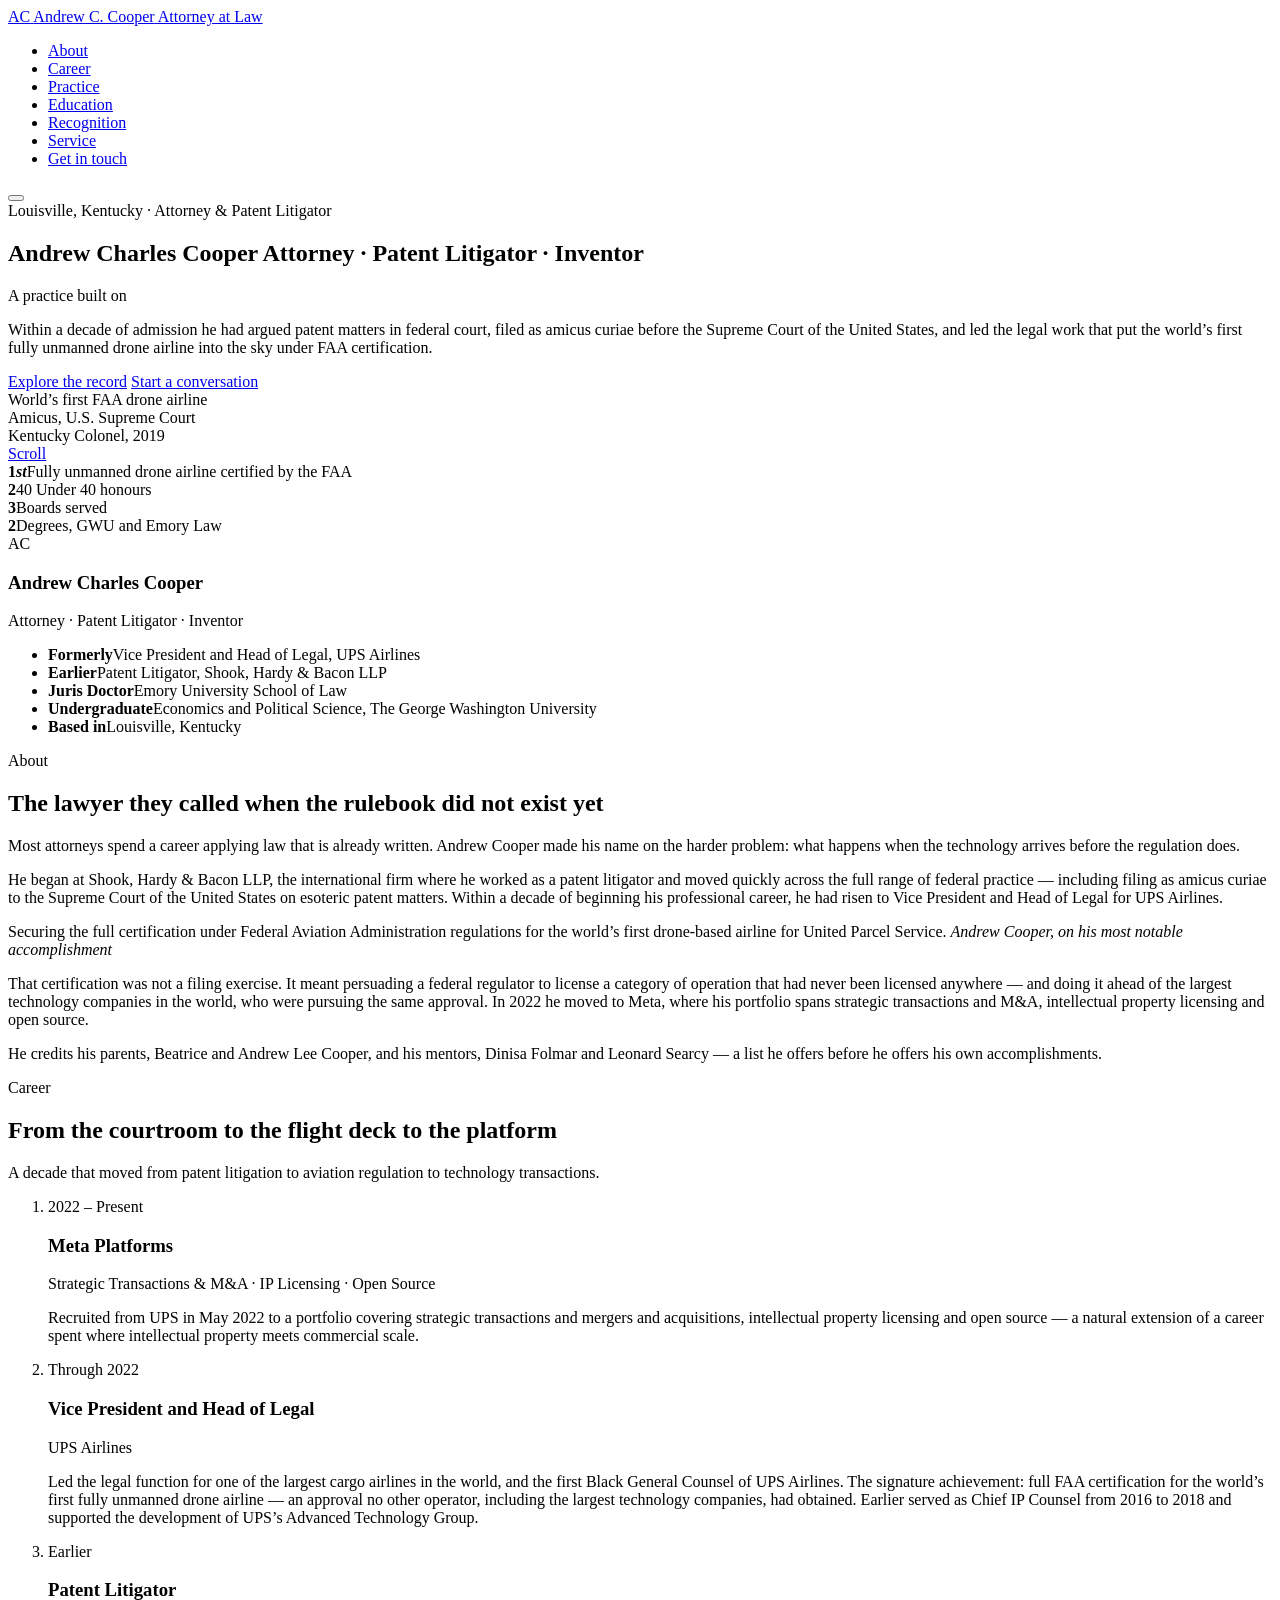
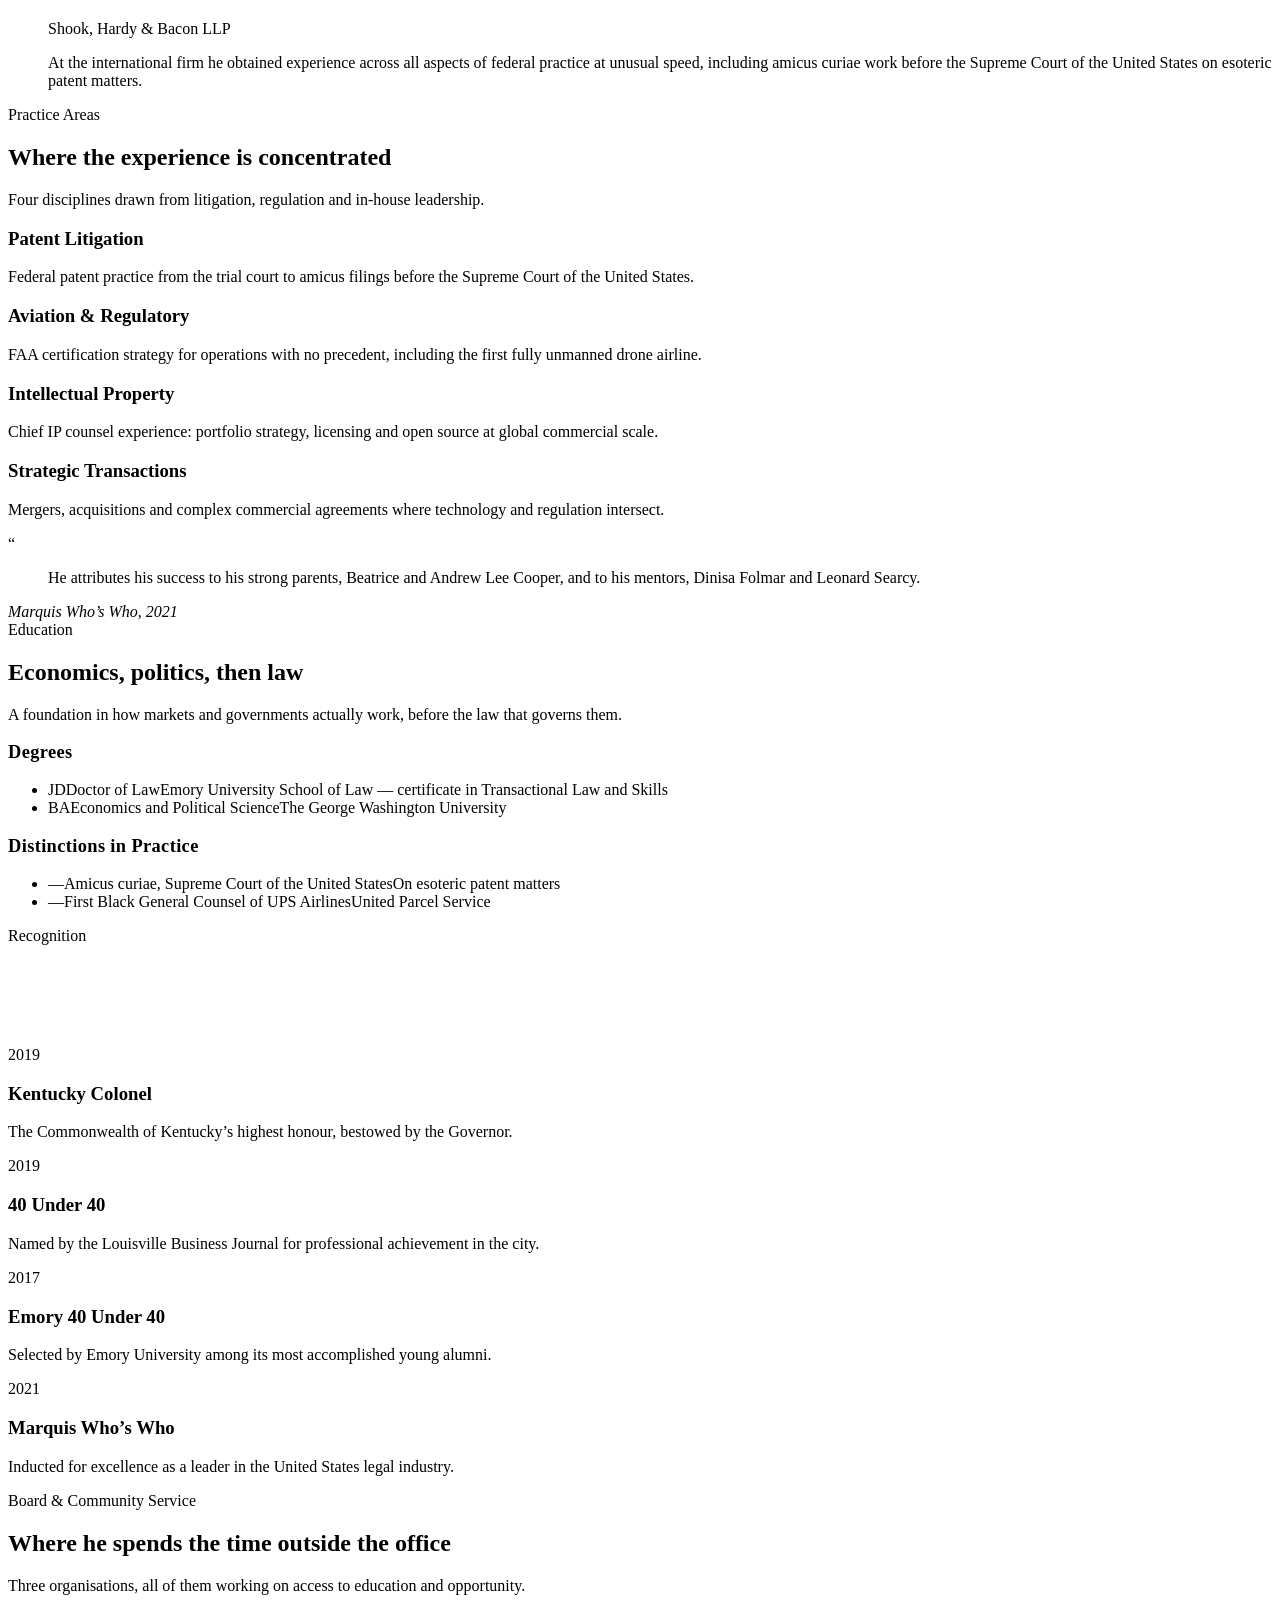
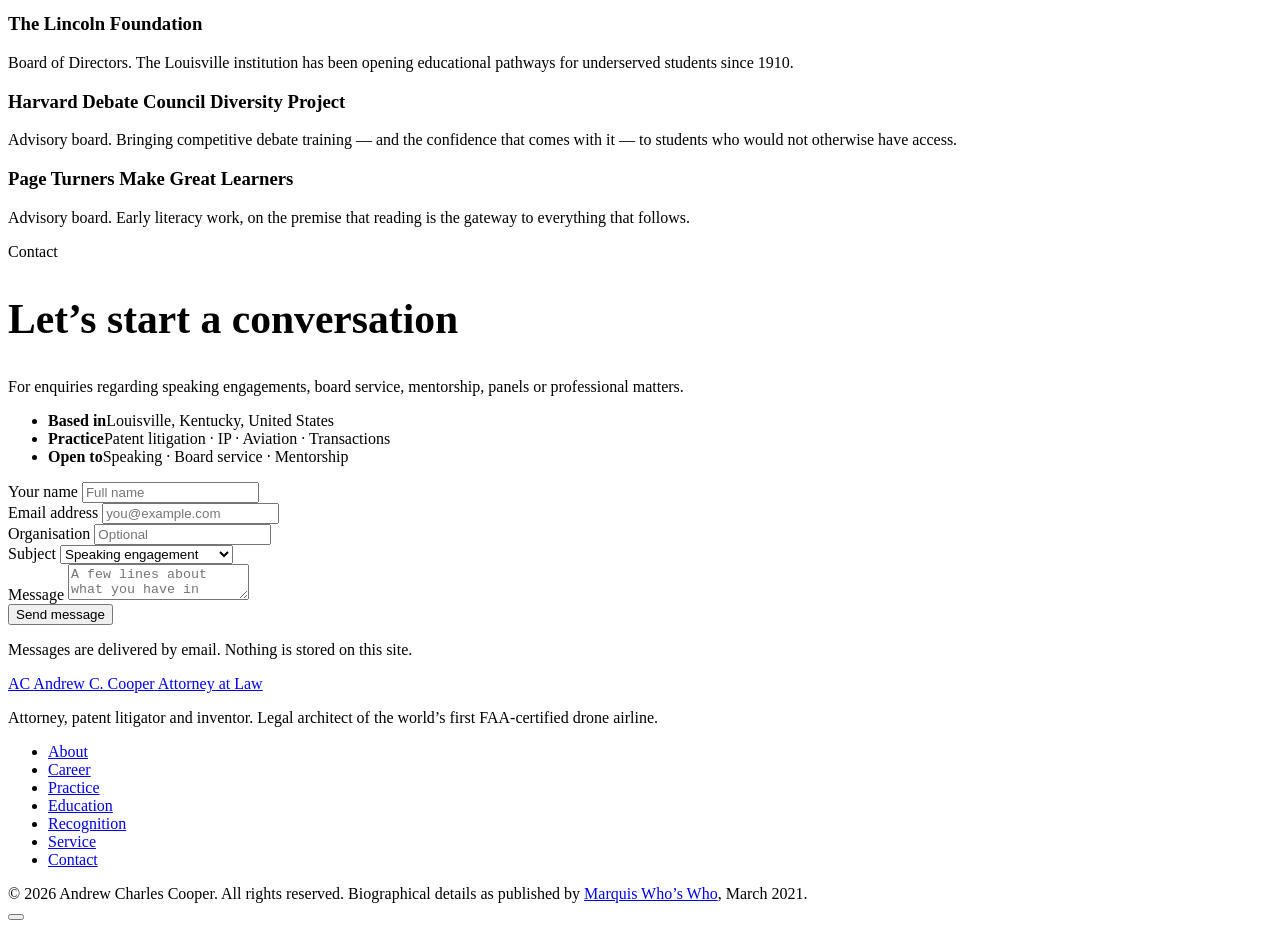
==== index.html @ 7abfc752 "Add files via upload" ====
<!DOCTYPE html>
<html lang="en">
<head>
<meta charset="utf-8">
<meta name="viewport" content="width=device-width, initial-scale=1, shrink-to-fit=no">
<title>Andrew Charles Cooper | Attorney, Patent Litigator &amp; Aviation Counsel</title>
<meta name="description" content="Andrew Charles Cooper — attorney and patent litigator. Formerly Vice President and Head of Legal for UPS Airlines, where he led the legal work behind the world's first FAA-certified drone airline. Now at Meta.">
<meta name="author" content="Andrew Charles Cooper">
<meta name="robots" content="index, follow">
<link rel="canonical" href="https://ranatahirbilal.github.io/andrew-cooper/">

<meta property="og:type" content="profile">
<meta property="og:title" content="Andrew Charles Cooper — Attorney &amp; Patent Litigator">
<meta property="og:description" content="Legal architect of the world's first FAA-certified drone airline.">
<meta property="og:url" content="https://ranatahirbilal.github.io/andrew-cooper/">
<meta property="og:image" content="https://ranatahirbilal.github.io/andrew-cooper/ac/img/share.png">
<meta name="twitter:card" content="summary_large_image">
<meta name="twitter:title" content="Andrew Charles Cooper — Attorney &amp; Patent Litigator">
<meta name="twitter:description" content="Legal architect of the world's first FAA-certified drone airline.">
<meta name="twitter:image" content="https://ranatahirbilal.github.io/andrew-cooper/ac/img/share.png">
<meta name="theme-color" content="#0D1F35">

<link rel="icon" type="image/svg+xml" href="ac/img/favicon.svg">
<link rel="icon" href="vendor/img/favicon.ico">

<link rel="preconnect" href="https://fonts.googleapis.com">
<link rel="preconnect" href="https://fonts.gstatic.com" crossorigin>
<link href="https://fonts.googleapis.com/css2?family=Montserrat:wght@300;400;500;600;700&family=Source+Serif+4:ital,opsz,wght@0,8..60,300;0,8..60,400;0,8..60,600;1,8..60,400&display=swap" rel="stylesheet">
<link rel="stylesheet" href="vendor/css/line-awesome.min.css">
<link rel="stylesheet" href="ac/css/site.css">

<script type="application/ld+json">
{
  "@context": "https://schema.org",
  "@type": "Person",
  "name": "Andrew Charles Cooper",
  "jobTitle": "Attorney",
  "description": "Patent litigator and aviation counsel. Formerly Vice President and Head of Legal for UPS Airlines; led the legal work behind the world's first FAA-certified drone airline.",
  "url": "https://ranatahirbilal.github.io/andrew-cooper/",
  "address": { "@type": "PostalAddress", "addressLocality": "Louisville", "addressRegion": "KY", "addressCountry": "US" },
  "alumniOf": [
    { "@type": "CollegeOrUniversity", "name": "The George Washington University" },
    { "@type": "CollegeOrUniversity", "name": "Emory University School of Law" }
  ],
  "knowsAbout": ["Patent Litigation", "Intellectual Property", "Aviation Law", "Federal Practice", "Strategic Transactions", "Open Source Licensing"]
}
</script>
</head>

<body>

<!-- ================= NAV ================= -->
<header class="nav" id="nav">
  <div class="wrap">
    <a class="brand" href="#top" aria-label="Andrew Charles Cooper, home">
      <span class="brand-mark">AC</span>
      <span class="brand-txt">
        <span class="brand-name">Andrew C. Cooper</span>
        <span class="brand-sub">Attorney at Law</span>
      </span>
    </a>

    <nav aria-label="Primary">
      <ul class="nav-links" id="navLinks">
        <li><a href="#about">About</a></li>
        <li><a href="#career">Career</a></li>
        <li><a href="#practice">Practice</a></li>
        <li><a href="#education">Education</a></li>
        <li><a href="#recognition">Recognition</a></li>
        <li><a href="#service">Service</a></li>
        <li><a class="nav-cta" href="#contact">Get in touch</a></li>
      </ul>
    </nav>

    <button class="nav-toggle" id="navToggle" aria-label="Open menu" aria-expanded="false" aria-controls="navLinks">
      <i class="las la-bars" aria-hidden="true"></i>
    </button>
  </div>
</header>
<div class="nav-backdrop" id="navBackdrop"></div>

<!-- ================= HERO ================= -->
<section class="hero" id="top">
  <div class="hero-grid" aria-hidden="true"></div>
  <div class="hero-glow" aria-hidden="true"></div>
  <div class="hero-glow b" aria-hidden="true"></div>
  <div class="hero-rings" aria-hidden="true"><span></span><span></span><span></span><span></span></div>

  <div class="wrap">
    <div class="hero-inner">
      <span class="hero-eyebrow"><span class="dot"></span> Louisville, Kentucky &middot; Attorney &amp; Patent Litigator</span>

      <h1>
        Andrew Charles Cooper
        <span class="post">Attorney &middot; Patent Litigator &middot; Inventor</span>
      </h1>

      <p class="hero-role">A practice built on <span class="tw" id="tw"></span><span class="cursor" aria-hidden="true"></span></p>

      <p class="hero-blurb">
        Within a decade of admission he had argued patent matters in federal court, filed as amicus
        curiae before the Supreme Court of the United States, and led the legal work that put the
        world&rsquo;s first fully unmanned drone airline into the sky under FAA certification.
      </p>

      <div class="hero-cta">
        <a class="btn btn-solid" href="#about"><i class="las la-arrow-right" aria-hidden="true"></i> Explore the record</a>
        <a class="btn btn-ghost" href="#contact"><i class="las la-envelope" aria-hidden="true"></i> Start a conversation</a>
      </div>

      <div class="hero-meta">
        <div><i class="las la-drone" aria-hidden="true"></i> World&rsquo;s first FAA drone airline</div>
        <div><i class="las la-balance-scale" aria-hidden="true"></i> Amicus, U.S. Supreme Court</div>
        <div><i class="las la-award" aria-hidden="true"></i> Kentucky Colonel, 2019</div>
      </div>
    </div>
  </div>

  <a class="scroll-cue" href="#about" aria-label="Scroll to About">
    <span>Scroll</span><span class="bar" aria-hidden="true"></span>
  </a>
</section>

<!-- ================= STATS ================= -->
<section class="stats" aria-label="Career at a glance">
  <div class="wrap" style="padding:0;max-width:none">
    <div class="stats-grid">
      <div class="stat" data-reveal><b>1<em>st</em></b><span>Fully unmanned drone airline certified by the FAA</span></div>
      <div class="stat" data-reveal data-reveal-delay="90"><b>2</b><span>40 Under 40 honours</span></div>
      <div class="stat" data-reveal data-reveal-delay="180"><b>3</b><span>Boards served</span></div>
      <div class="stat" data-reveal data-reveal-delay="270"><b>2</b><span>Degrees, GWU and Emory Law</span></div>
    </div>
  </div>
</section>

<!-- ================= ABOUT ================= -->
<section class="sec" id="about">
  <div class="wrap">
    <div class="about-grid">

      <aside class="plate" data-reveal>
        <div class="plate-mono" aria-hidden="true">AC</div>
        <h3>Andrew Charles Cooper</h3>
        <p class="plate-role">Attorney &middot; Patent Litigator &middot; Inventor</p>
        <ul class="plate-list">
          <li><i class="las la-plane" aria-hidden="true"></i><span><b>Formerly</b>Vice President and Head of Legal, UPS Airlines</span></li>
          <li><i class="las la-gavel" aria-hidden="true"></i><span><b>Earlier</b>Patent Litigator, Shook, Hardy &amp; Bacon LLP</span></li>
          <li><i class="las la-university" aria-hidden="true"></i><span><b>Juris Doctor</b>Emory University School of Law</span></li>
          <li><i class="las la-chart-line" aria-hidden="true"></i><span><b>Undergraduate</b>Economics and Political Science, The George Washington University</span></li>
          <li><i class="las la-map-marker" aria-hidden="true"></i><span><b>Based in</b>Louisville, Kentucky</span></li>
        </ul>
      </aside>

      <div class="about-body" data-reveal data-reveal-delay="120">
        <span class="eyebrow">About</span>
        <h2>The lawyer they called when the rulebook did not exist yet</h2>

        <p class="lead">
          Most attorneys spend a career applying law that is already written. Andrew Cooper made his
          name on the harder problem: what happens when the technology arrives before the regulation
          does.
        </p>

        <p>
          He began at Shook, Hardy &amp; Bacon LLP, the international firm where he worked as a
          patent litigator and moved quickly across the full range of federal practice &mdash;
          including filing as amicus curiae to the Supreme Court of the United States on esoteric
          patent matters. Within a decade of beginning his professional career, he had risen to
          Vice President and Head of Legal for UPS Airlines.
        </p>

        <div class="pull">
          Securing the full certification under Federal Aviation Administration regulations for the
          world&rsquo;s first drone-based airline for United Parcel Service.
          <cite>Andrew Cooper, on his most notable accomplishment</cite>
        </div>

        <p>
          That certification was not a filing exercise. It meant persuading a federal regulator to
          license a category of operation that had never been licensed anywhere &mdash; and doing it
          ahead of the largest technology companies in the world, who were pursuing the same
          approval. In 2022 he moved to Meta, where his portfolio spans strategic transactions and
          M&amp;A, intellectual property licensing and open source.
        </p>

        <p>
          He credits his parents, Beatrice and Andrew Lee Cooper, and his mentors, Dinisa Folmar and
          Leonard Searcy &mdash; a list he offers before he offers his own accomplishments.
        </p>
      </div>

    </div>
  </div>
</section>

<!-- ================= CAREER ================= -->
<section class="sec sec-soft" id="career">
  <div class="wrap">
    <div class="sec-head" data-reveal>
      <span class="eyebrow">Career</span>
      <h2>From the courtroom to the flight deck to the platform</h2>
      <p>A decade that moved from patent litigation to aviation regulation to technology transactions.</p>
    </div>

    <ol class="tl">
      <li data-reveal>
        <div class="tl-when">2022 &ndash; Present</div>
        <h3>Meta Platforms</h3>
        <div class="tl-where">Strategic Transactions &amp; M&amp;A &middot; IP Licensing &middot; Open Source</div>
        <p>
          Recruited from UPS in May 2022 to a portfolio covering strategic transactions and mergers
          and acquisitions, intellectual property licensing and open source &mdash; a natural
          extension of a career spent where intellectual property meets commercial scale.
        </p>
      </li>
      <li data-reveal data-reveal-delay="80">
        <div class="tl-when">Through 2022</div>
        <h3>Vice President and Head of Legal</h3>
        <div class="tl-where">UPS Airlines</div>
        <p>
          Led the legal function for one of the largest cargo airlines in the world, and the first
          Black General Counsel of UPS Airlines. The signature achievement: full FAA certification
          for the world&rsquo;s first fully unmanned drone airline &mdash; an approval no other
          operator, including the largest technology companies, had obtained. Earlier served as
          Chief IP Counsel from 2016 to 2018 and supported the development of UPS&rsquo;s Advanced
          Technology Group.
        </p>
      </li>
      <li data-reveal data-reveal-delay="160">
        <div class="tl-when">Earlier</div>
        <h3>Patent Litigator</h3>
        <div class="tl-where">Shook, Hardy &amp; Bacon LLP</div>
        <p>
          At the international firm he obtained experience across all aspects of federal practice at
          unusual speed, including amicus curiae work before the Supreme Court of the United States
          on esoteric patent matters.
        </p>
      </li>
    </ol>
  </div>
</section>

<!-- ================= PRACTICE ================= -->
<section class="sec" id="practice">
  <div class="wrap">
    <div class="sec-head center" data-reveal>
      <span class="eyebrow">Practice Areas</span>
      <h2>Where the experience is concentrated</h2>
      <p>Four disciplines drawn from litigation, regulation and in-house leadership.</p>
    </div>

    <div class="grid g4">
      <article class="card" data-reveal>
        <div class="card-ico"><i class="las la-lightbulb" aria-hidden="true"></i></div>
        <h3>Patent Litigation</h3>
        <p>Federal patent practice from the trial court to amicus filings before the Supreme Court of the United States.</p>
      </article>
      <article class="card" data-reveal data-reveal-delay="80">
        <div class="card-ico"><i class="las la-plane-departure" aria-hidden="true"></i></div>
        <h3>Aviation &amp; Regulatory</h3>
        <p>FAA certification strategy for operations with no precedent, including the first fully unmanned drone airline.</p>
      </article>
      <article class="card" data-reveal data-reveal-delay="160">
        <div class="card-ico"><i class="las la-copyright" aria-hidden="true"></i></div>
        <h3>Intellectual Property</h3>
        <p>Chief IP counsel experience: portfolio strategy, licensing and open source at global commercial scale.</p>
      </article>
      <article class="card" data-reveal data-reveal-delay="240">
        <div class="card-ico"><i class="las la-handshake" aria-hidden="true"></i></div>
        <h3>Strategic Transactions</h3>
        <p>Mergers, acquisitions and complex commercial agreements where technology and regulation intersect.</p>
      </article>
    </div>
  </div>
</section>

<!-- ================= QUOTE BAND ================= -->
<section class="sec sec-tight band" aria-label="Guiding principle">
  <div class="wrap" data-reveal>
    <span class="qmark" aria-hidden="true">&ldquo;</span>
    <blockquote>
      He attributes his success to his strong parents, Beatrice and Andrew Lee Cooper, and to his
      mentors, Dinisa Folmar and Leonard Searcy.
    </blockquote>
    <cite>Marquis Who&rsquo;s Who, 2021</cite>
  </div>
</section>

<!-- ================= EDUCATION ================= -->
<section class="sec" id="education">
  <div class="wrap">
    <div class="sec-head" data-reveal>
      <span class="eyebrow">Education</span>
      <h2>Economics, politics, then law</h2>
      <p>A foundation in how markets and governments actually work, before the law that governs them.</p>
    </div>

    <div class="grid g2" style="gap:56px">
      <div data-reveal>
        <h3 style="font-size:1.15rem;letter-spacing:.02em">Degrees</h3>
        <ul class="creds">
          <li><span class="yr">JD</span><span class="what">Doctor of Law<span class="who">Emory University School of Law &mdash; certificate in Transactional Law and Skills</span></span></li>
          <li><span class="yr">BA</span><span class="what">Economics and Political Science<span class="who">The George Washington University</span></span></li>
        </ul>
      </div>
      <div data-reveal data-reveal-delay="110">
        <h3 style="font-size:1.15rem;letter-spacing:.02em">Distinctions in Practice</h3>
        <ul class="creds">
          <li><span class="yr">&mdash;</span><span class="what">Amicus curiae, Supreme Court of the United States<span class="who">On esoteric patent matters</span></span></li>
          <li><span class="yr">&mdash;</span><span class="what">First Black General Counsel of UPS Airlines<span class="who">United Parcel Service</span></span></li>
        </ul>
      </div>
    </div>
  </div>
</section>

<!-- ================= RECOGNITION ================= -->
<section class="sec sec-dark" id="recognition">
  <div class="wrap">
    <div class="sec-head center" data-reveal>
      <span class="eyebrow">Recognition</span>
      <h2 style="color:#fff">Honours earned early</h2>
      <p style="color:rgba(255,255,255,.66)">Recognition from a university, a city and a Commonwealth.</p>
    </div>

    <div class="grid g4">
      <article class="hon" data-reveal>
        <i class="las la-crown" aria-hidden="true"></i>
        <span>2019</span>
        <h3>Kentucky Colonel</h3>
        <p>The Commonwealth of Kentucky&rsquo;s highest honour, bestowed by the Governor.</p>
      </article>
      <article class="hon" data-reveal data-reveal-delay="80">
        <i class="las la-city" aria-hidden="true"></i>
        <span>2019</span>
        <h3>40 Under 40</h3>
        <p>Named by the Louisville Business Journal for professional achievement in the city.</p>
      </article>
      <article class="hon" data-reveal data-reveal-delay="160">
        <i class="las la-graduation-cap" aria-hidden="true"></i>
        <span>2017</span>
        <h3>Emory 40 Under 40</h3>
        <p>Selected by Emory University among its most accomplished young alumni.</p>
      </article>
      <article class="hon" data-reveal data-reveal-delay="240">
        <i class="las la-book-open" aria-hidden="true"></i>
        <span>2021</span>
        <h3>Marquis Who&rsquo;s Who</h3>
        <p>Inducted for excellence as a leader in the United States legal industry.</p>
      </article>
    </div>
  </div>
</section>

<!-- ================= SERVICE ================= -->
<section class="sec sec-soft" id="service">
  <div class="wrap">
    <div class="sec-head" data-reveal>
      <span class="eyebrow">Board &amp; Community Service</span>
      <h2>Where he spends the time outside the office</h2>
      <p>Three organisations, all of them working on access to education and opportunity.</p>
    </div>

    <div class="grid g3">
      <article class="card" data-reveal>
        <div class="card-ico"><i class="las la-landmark" aria-hidden="true"></i></div>
        <h3>The Lincoln Foundation</h3>
        <p>Board of Directors. The Louisville institution has been opening educational pathways for underserved students since 1910.</p>
      </article>
      <article class="card" data-reveal data-reveal-delay="90">
        <div class="card-ico"><i class="las la-comments" aria-hidden="true"></i></div>
        <h3>Harvard Debate Council Diversity Project</h3>
        <p>Advisory board. Bringing competitive debate training &mdash; and the confidence that comes with it &mdash; to students who would not otherwise have access.</p>
      </article>
      <article class="card" data-reveal data-reveal-delay="180">
        <div class="card-ico"><i class="las la-book-reader" aria-hidden="true"></i></div>
        <h3>Page Turners Make Great Learners</h3>
        <p>Advisory board. Early literacy work, on the premise that reading is the gateway to everything that follows.</p>
      </article>
    </div>
  </div>
</section>

<!-- ================= CONTACT ================= -->
<section class="sec" id="contact">
  <div class="wrap">
    <div class="contact-grid">

      <div data-reveal>
        <span class="eyebrow">Contact</span>
        <h2 style="font-size:clamp(1.9rem,3.4vw,2.6rem)">Let&rsquo;s start a conversation</h2>
        <p class="lead">
          For enquiries regarding speaking engagements, board service, mentorship, panels or
          professional matters.
        </p>

        <ul class="c-list">
          <li>
            <span class="c-ico"><i class="las la-map-marker" aria-hidden="true"></i></span>
            <span><b>Based in</b><span>Louisville, Kentucky, United States</span></span>
          </li>
          <li>
            <span class="c-ico"><i class="las la-briefcase" aria-hidden="true"></i></span>
            <span><b>Practice</b><span>Patent litigation &middot; IP &middot; Aviation &middot; Transactions</span></span>
          </li>
          <li>
            <span class="c-ico"><i class="las la-comment-dots" aria-hidden="true"></i></span>
            <span><b>Open to</b><span>Speaking &middot; Board service &middot; Mentorship</span></span>
          </li>
        </ul>
      </div>

      <form class="form" action="https://formsubmit.co/tahirbilal16@gmail.com" method="POST" data-reveal data-reveal-delay="110">
        <input type="hidden" name="_subject" value="New enquiry from andrew-cooper site">
        <input type="hidden" name="_captcha" value="false">
        <input type="hidden" name="_template" value="table">
        <input type="hidden" name="_next" value="https://ranatahirbilal.github.io/andrew-cooper/thanks.html">
        <input type="text" name="_honey" style="display:none" tabindex="-1" autocomplete="off" aria-hidden="true">

        <div class="form-row">
          <div class="field">
            <label for="f-name">Your name</label>
            <input id="f-name" type="text" name="Name" required autocomplete="name" placeholder="Full name">
          </div>
          <div class="field">
            <label for="f-email">Email address</label>
            <input id="f-email" type="email" name="Email" required autocomplete="email" placeholder="you@example.com">
          </div>
        </div>

        <div class="form-row">
          <div class="field">
            <label for="f-org">Organisation</label>
            <input id="f-org" type="text" name="Organisation" autocomplete="organization" placeholder="Optional">
          </div>
          <div class="field">
            <label for="f-topic">Subject</label>
            <select id="f-topic" name="Subject">
              <option>Speaking engagement</option>
              <option>Board or advisory service</option>
              <option>Mentorship</option>
              <option>Media or panel</option>
              <option>General enquiry</option>
            </select>
          </div>
        </div>

        <div class="field">
          <label for="f-msg">Message</label>
          <textarea id="f-msg" name="Message" required placeholder="A few lines about what you have in mind."></textarea>
        </div>

        <button class="btn btn-solid" type="submit"><i class="las la-paper-plane" aria-hidden="true"></i> Send message</button>
        <p class="form-note">Messages are delivered by email. Nothing is stored on this site.</p>
      </form>

    </div>
  </div>
</section>

<!-- ================= FOOTER ================= -->
<footer class="foot">
  <div class="wrap">
    <div class="foot-top">
      <div>
        <a class="brand" href="#top">
          <span class="brand-mark">AC</span>
          <span class="brand-txt">
            <span class="brand-name">Andrew C. Cooper</span>
            <span class="brand-sub">Attorney at Law</span>
          </span>
        </a>
        <p class="foot-blurb">
          Attorney, patent litigator and inventor. Legal architect of the world&rsquo;s first
          FAA-certified drone airline.
        </p>
      </div>
      <ul class="foot-nav">
        <li><a href="#about">About</a></li>
        <li><a href="#career">Career</a></li>
        <li><a href="#practice">Practice</a></li>
        <li><a href="#education">Education</a></li>
        <li><a href="#recognition">Recognition</a></li>
        <li><a href="#service">Service</a></li>
        <li><a href="#contact">Contact</a></li>
      </ul>
    </div>
    <div class="foot-bot">
      <span>&copy; <span id="yr">2026</span> Andrew Charles Cooper. All rights reserved.</span>
      <span>Biographical details as published by <a href="https://www.24-7pressrelease.com/press-release/480141/andrew-charles-cooper-is-inducted-into-marquis-whos-who" target="_blank" rel="noopener noreferrer">Marquis Who&rsquo;s Who</a>, March 2021.</span>
    </div>
  </div>
</footer>

<button class="go-top" id="goTop" aria-label="Back to top"><i class="las la-angle-up" aria-hidden="true"></i></button>

<script src="ac/js/reveal.js"></script>
<script src="ac/js/site.js"></script>
</body>
</html>
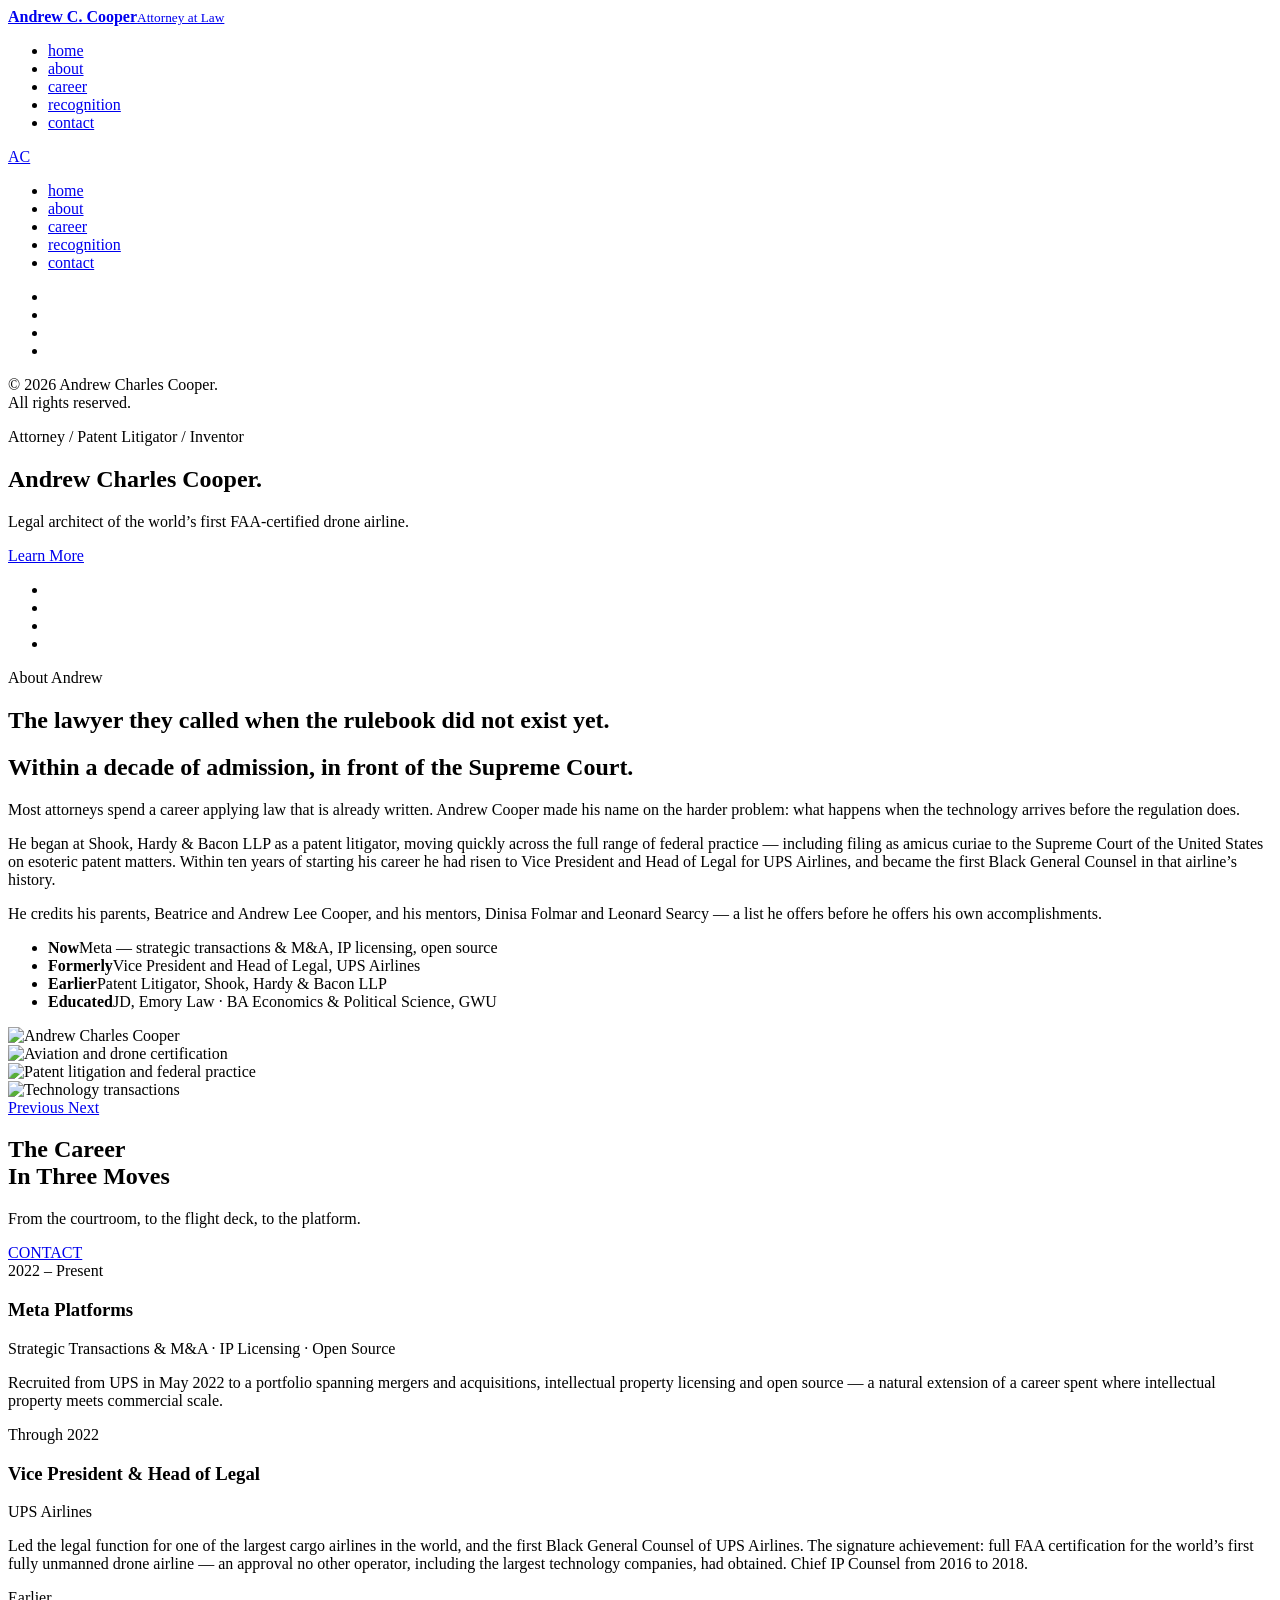
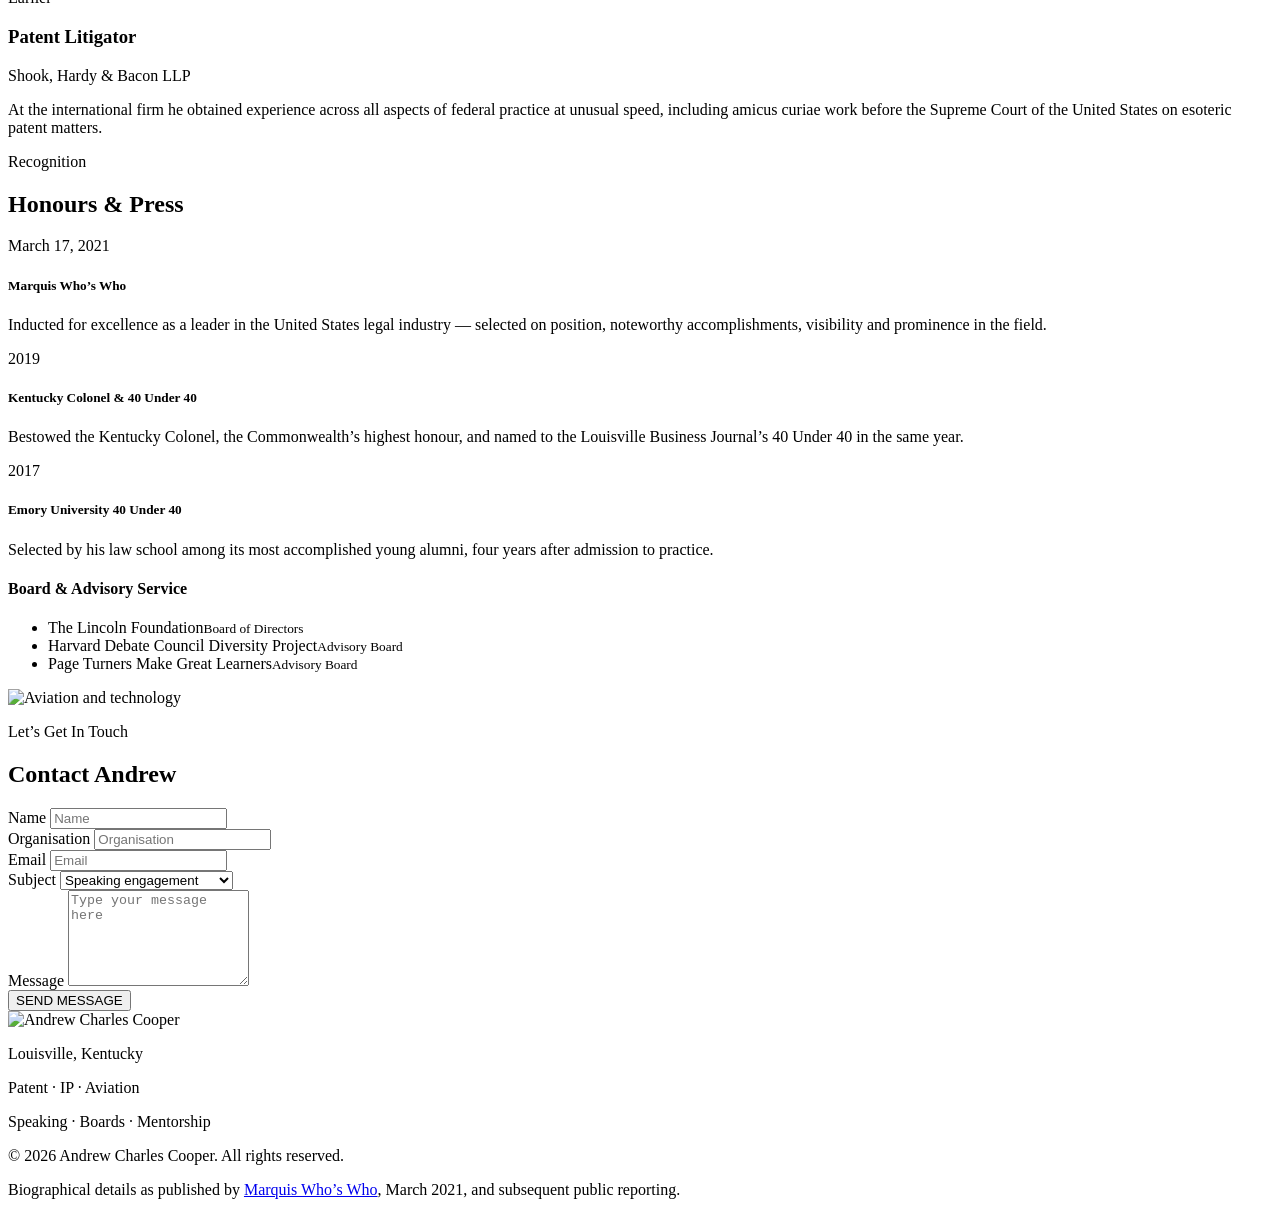
==== commit f0dff2d6: "Add files via upload" ====
--- a/index.html
+++ b/index.html
@@ -1,500 +1,398 @@
 <!DOCTYPE html>
 <html lang="en">
-<head>
-<meta charset="utf-8">
-<meta name="viewport" content="width=device-width, initial-scale=1, shrink-to-fit=no">
-<title>Andrew Charles Cooper | Attorney, Patent Litigator &amp; Aviation Counsel</title>
-<meta name="description" content="Andrew Charles Cooper — attorney and patent litigator. Formerly Vice President and Head of Legal for UPS Airlines, where he led the legal work behind the world's first FAA-certified drone airline. Now at Meta.">
-<meta name="author" content="Andrew Charles Cooper">
-<meta name="robots" content="index, follow">
-<link rel="canonical" href="https://ranatahirbilal.github.io/andrew-cooper/">
-
-<meta property="og:type" content="profile">
-<meta property="og:title" content="Andrew Charles Cooper — Attorney &amp; Patent Litigator">
-<meta property="og:description" content="Legal architect of the world's first FAA-certified drone airline.">
-<meta property="og:url" content="https://ranatahirbilal.github.io/andrew-cooper/">
-<meta property="og:image" content="https://ranatahirbilal.github.io/andrew-cooper/ac/img/share.png">
-<meta name="twitter:card" content="summary_large_image">
-<meta name="twitter:title" content="Andrew Charles Cooper — Attorney &amp; Patent Litigator">
-<meta name="twitter:description" content="Legal architect of the world's first FAA-certified drone airline.">
-<meta name="twitter:image" content="https://ranatahirbilal.github.io/andrew-cooper/ac/img/share.png">
-<meta name="theme-color" content="#0D1F35">
-
-<link rel="icon" type="image/svg+xml" href="ac/img/favicon.svg">
-<link rel="icon" href="vendor/img/favicon.ico">
-
-<link rel="preconnect" href="https://fonts.googleapis.com">
-<link rel="preconnect" href="https://fonts.gstatic.com" crossorigin>
-<link href="https://fonts.googleapis.com/css2?family=Montserrat:wght@300;400;500;600;700&family=Source+Serif+4:ital,opsz,wght@0,8..60,300;0,8..60,400;0,8..60,600;1,8..60,400&display=swap" rel="stylesheet">
-<link rel="stylesheet" href="vendor/css/line-awesome.min.css">
-<link rel="stylesheet" href="ac/css/site.css">
-
-<script type="application/ld+json">
-{
-  "@context": "https://schema.org",
-  "@type": "Person",
-  "name": "Andrew Charles Cooper",
-  "jobTitle": "Attorney",
-  "description": "Patent litigator and aviation counsel. Formerly Vice President and Head of Legal for UPS Airlines; led the legal work behind the world's first FAA-certified drone airline.",
-  "url": "https://ranatahirbilal.github.io/andrew-cooper/",
-  "address": { "@type": "PostalAddress", "addressLocality": "Louisville", "addressRegion": "KY", "addressCountry": "US" },
-  "alumniOf": [
-    { "@type": "CollegeOrUniversity", "name": "The George Washington University" },
-    { "@type": "CollegeOrUniversity", "name": "Emory University School of Law" }
-  ],
-  "knowsAbout": ["Patent Litigation", "Intellectual Property", "Aviation Law", "Federal Practice", "Strategic Transactions", "Open Source Licensing"]
-}
-</script>
-</head>
-
-<body>
-
-<!-- ================= NAV ================= -->
-<header class="nav" id="nav">
-  <div class="wrap">
-    <a class="brand" href="#top" aria-label="Andrew Charles Cooper, home">
-      <span class="brand-mark">AC</span>
-      <span class="brand-txt">
-        <span class="brand-name">Andrew C. Cooper</span>
-        <span class="brand-sub">Attorney at Law</span>
-      </span>
-    </a>
-
-    <nav aria-label="Primary">
-      <ul class="nav-links" id="navLinks">
-        <li><a href="#about">About</a></li>
-        <li><a href="#career">Career</a></li>
-        <li><a href="#practice">Practice</a></li>
-        <li><a href="#education">Education</a></li>
-        <li><a href="#recognition">Recognition</a></li>
-        <li><a href="#service">Service</a></li>
-        <li><a class="nav-cta" href="#contact">Get in touch</a></li>
+   <head>
+   <meta charset="utf-8">
+   <meta name="viewport" content="width=device-width, initial-scale=1, shrink-to-fit=no">
+   <meta name="description" content="Andrew Charles Cooper — attorney, patent litigator and inventor. Formerly Vice President and Head of Legal for UPS Airlines, where he led the legal work behind the world's first FAA-certified drone airline. Now at Meta.">
+   <meta name="author" content="Andrew Charles Cooper">
+   <meta name="robots" content="index, follow">
+   <title>Andrew Charles Cooper | Attorney, Patent Litigator &amp; Aviation Counsel</title>
+   <link rel="canonical" href="https://ranatahirbilal.github.io/andrew-cooper/">
+   <meta property="og:type" content="profile">
+   <meta property="og:title" content="Andrew Charles Cooper — Attorney &amp; Patent Litigator">
+   <meta property="og:description" content="Legal architect of the world's first FAA-certified drone airline.">
+   <meta property="og:url" content="https://ranatahirbilal.github.io/andrew-cooper/">
+   <meta property="og:image" content="https://ranatahirbilal.github.io/andrew-cooper/celebrity/img/share.png">
+   <meta name="twitter:card" content="summary_large_image">
+   <meta name="twitter:image" content="https://ranatahirbilal.github.io/andrew-cooper/celebrity/img/share.png">
+   <meta name="theme-color" content="#0d1f35">
+   <link rel="icon" type="image/svg+xml" href="celebrity/img/favicon.svg">
+   <link rel="preconnect" href="https://fonts.googleapis.com">
+   <link rel="preconnect" href="https://fonts.gstatic.com" crossorigin>
+   <link href="https://fonts.googleapis.com/css2?family=Source+Serif+4:ital,opsz,wght@0,8..60,300;0,8..60,400;0,8..60,600;1,8..60,400&display=swap" rel="stylesheet">
+   <link rel="stylesheet" href="vendor/css/bundle.min.css">
+   <link rel="stylesheet" href="vendor/css/wow.css">
+   <link rel="stylesheet" href="vendor/css/owl.carousel.min.css">
+   <link rel="stylesheet" href="vendor/css/swiper.min.css">
+   <link rel="stylesheet" href="vendor/css/jquery.fancybox.min.css">
+   <link rel="stylesheet" href="vendor/css/cubeportfolio.min.css">
+   <link rel="stylesheet" href="celebrity/css/style.css">
+   <link rel="stylesheet" href="celebrity/css/custom.css">
+   <link rel="stylesheet" href="celebrity/css/ac-custom.css">
+   <script type="application/ld+json">
+   {"@context":"https://schema.org","@type":"Person","name":"Andrew Charles Cooper","jobTitle":"Attorney","url":"https://ranatahirbilal.github.io/andrew-cooper/","address":{"@type":"PostalAddress","addressLocality":"Louisville","addressRegion":"KY","addressCountry":"US"},"alumniOf":[{"@type":"CollegeOrUniversity","name":"The George Washington University"},{"@type":"CollegeOrUniversity","name":"Emory University School of Law"}],"knowsAbout":["Patent Litigation","Intellectual Property","Aviation Law","Federal Practice","Strategic Transactions","Open Source Licensing"]}
+   </script>
+   </head>
+
+<body data-offset="90" data-spy="scroll" data-target=".navbar">
+
+<!-- Start Loader -->
+<div class="loader center-block">
+   <div class="spinner">
+      <div class="spinner-container container1">
+         <div class="circle1"></div>
+         <div class="circle2"></div>
+         <div class="circle3"></div>
+         <div class="circle4"></div>
+      </div>
+      <div class="spinner-container container2">
+         <div class="circle1"></div>
+         <div class="circle2"></div>
+         <div class="circle3"></div>
+         <div class="circle4"></div>
+      </div>
+   </div>
+</div>
+<!-- End Loader -->
+
+<!--Start Header -->
+<header class="navigation-bar">
+   <!--Navbar-->
+   <nav class="navbar navbar-expand-lg fixed-top navbar-fixed-top ">
+      <a class="navbar-brand scroll" href="#home">
+      <span class="ac-wordmark"><b>Andrew C. Cooper</b><small>Attorney at Law</small></span>
+      </a>
+      <!--Nav Links-->
+      <div class="collapse navbar-collapse" id="navbarSupportedContent">
+         <ul class="navbar-nav ml-auto">
+                        <li class="nav-item active"><a class="nav-link font scroll" href="#home">home</a></li>
+            <li class="nav-item"><a class="nav-link font scroll" href="#about">about</a></li>
+            <li class="nav-item"><a class="nav-link font scroll" href="#projects">career</a></li>
+            <li class="nav-item"><a class="nav-link font scroll" href="#press-release">recognition</a></li>
+            <li class="nav-item"><a class="nav-link font scroll" href="#contact">contact</a></li>
+         </ul>
+      </div>
+      <!-- Container End -->
+      <a href="javascript:void(0)" class="sidemenu_btn link" id="sidemenu_toggle">
+      <span></span>
+      <span></span>
+      <span></span>
+      </a>
+      <!--Side Menu Button-->
+   </nav>
+   <!-- Navbar End -->
+   <!-- Side Menu -->
+   <div class="side-menu hidden">
+      <div class="inner-wrapper">
+         <div class="sidemenu-image">
+            <a class="scroll" href="#home"><span class="ac-side-mono">AC</span></a>
+         </div>
+         <span class="btn-close" id="btn_sideNavClose"><i></i><i></i></span>
+         <nav class="side-nav w-100">
+            <ul class="navbar-nav">
+                           <li class="nav-item"><a class="nav-link font scroll" href="#home">home</a></li>
+            <li class="nav-item"><a class="nav-link font scroll" href="#about">about</a></li>
+            <li class="nav-item"><a class="nav-link font scroll" href="#projects">career</a></li>
+            <li class="nav-item"><a class="nav-link font scroll" href="#press-release">recognition</a></li>
+            <li class="nav-item"><a class="nav-link font scroll" href="#contact">contact</a></li>
+            </ul>
+         </nav>
+         <div class="side-menu-footer">
+            <div class="banner-icons">
+               <ul>
+                  <li>
+                     <a href="#" class="hover"><i class="fab fa-facebook-f"></i></a>
+                  </li>
+                  <li><a href="#" class="hover"><i class="fab fa-x-twitter"></i></a></li>
+                  <li><a href="#" class="hover"><i class="fab fa-linkedin-in"></i></a></li>
+                  <li><a href="#" class="hover"><i class="fab fa-instagram"></i></a></li>
+               </ul>
+            </div>
+            <p class="copywrite text-left">&copy; 2026 Andrew Charles Cooper.<br>All rights reserved.</p>
+         </div>
+      </div>
+   </div>
+   <a id="close_side_menu" href="javascript:void(0);"></a>
+   <!-- End side menu -->
+</header>
+<!-- End Header -->
+
+<!-- Start Banner -->
+<section class="banner-section" id="home">
+   <div class="container">
+      <div class="rectangle wow slideInDown" data-wow-delay="900ms">
+         <div class="text font">
+            <p>Attorney / Patent Litigator / Inventor</p>
+            <h2>Andrew Charles Cooper.</h2>
+            <p>Legal architect of the world&rsquo;s first FAA-certified drone airline.</p>
+            <a class="media scroll" href="#about">
+               <i class="fas fa-angle-right"></i>
+               <div class="media-body">Learn More</div>
+            </a>
+         </div>
+      </div>
+   </div>
+   <div class="social-icons">
+      <ul class="social-icons-simple">
+         <li><a class="icon-hovr wow fadeInDown" data-wow-delay="1200ms" href="#about"><i class="fas fa-user"></i></a></li>
+         <li><a class="icon-hovr wow fadeInUp" data-wow-delay="1200ms" href="#projects"><i class="fas fa-briefcase"></i></a></li>
+         <li><a class="icon-hovr wow fadeInDown" data-wow-delay="1200ms" href="#press-release"><i class="fas fa-award"></i></a></li>
+         <li><a class="icon-hovr wow fadeInUp" data-wow-delay="1200ms" href="#contact"><i class="far fa-envelope"></i></a></li>
       </ul>
-    </nav>
-
-    <button class="nav-toggle" id="navToggle" aria-label="Open menu" aria-expanded="false" aria-controls="navLinks">
-      <i class="las la-bars" aria-hidden="true"></i>
-    </button>
-  </div>
-</header>
-<div class="nav-backdrop" id="navBackdrop"></div>
-
-<!-- ================= HERO ================= -->
-<section class="hero" id="top">
-  <div class="hero-grid" aria-hidden="true"></div>
-  <div class="hero-glow" aria-hidden="true"></div>
-  <div class="hero-glow b" aria-hidden="true"></div>
-  <div class="hero-rings" aria-hidden="true"><span></span><span></span><span></span><span></span></div>
-
-  <div class="wrap">
-    <div class="hero-inner">
-      <span class="hero-eyebrow"><span class="dot"></span> Louisville, Kentucky &middot; Attorney &amp; Patent Litigator</span>
-
-      <h1>
-        Andrew Charles Cooper
-        <span class="post">Attorney &middot; Patent Litigator &middot; Inventor</span>
-      </h1>
-
-      <p class="hero-role">A practice built on <span class="tw" id="tw"></span><span class="cursor" aria-hidden="true"></span></p>
-
-      <p class="hero-blurb">
-        Within a decade of admission he had argued patent matters in federal court, filed as amicus
-        curiae before the Supreme Court of the United States, and led the legal work that put the
-        world&rsquo;s first fully unmanned drone airline into the sky under FAA certification.
-      </p>
-
-      <div class="hero-cta">
-        <a class="btn btn-solid" href="#about"><i class="las la-arrow-right" aria-hidden="true"></i> Explore the record</a>
-        <a class="btn btn-ghost" href="#contact"><i class="las la-envelope" aria-hidden="true"></i> Start a conversation</a>
-      </div>
-
-      <div class="hero-meta">
-        <div><i class="las la-drone" aria-hidden="true"></i> World&rsquo;s first FAA drone airline</div>
-        <div><i class="las la-balance-scale" aria-hidden="true"></i> Amicus, U.S. Supreme Court</div>
-        <div><i class="las la-award" aria-hidden="true"></i> Kentucky Colonel, 2019</div>
-      </div>
-    </div>
-  </div>
-
-  <a class="scroll-cue" href="#about" aria-label="Scroll to About">
-    <span>Scroll</span><span class="bar" aria-hidden="true"></span>
-  </a>
-</section>
-
-<!-- ================= STATS ================= -->
-<section class="stats" aria-label="Career at a glance">
-  <div class="wrap" style="padding:0;max-width:none">
-    <div class="stats-grid">
-      <div class="stat" data-reveal><b>1<em>st</em></b><span>Fully unmanned drone airline certified by the FAA</span></div>
-      <div class="stat" data-reveal data-reveal-delay="90"><b>2</b><span>40 Under 40 honours</span></div>
-      <div class="stat" data-reveal data-reveal-delay="180"><b>3</b><span>Boards served</span></div>
-      <div class="stat" data-reveal data-reveal-delay="270"><b>2</b><span>Degrees, GWU and Emory Law</span></div>
-    </div>
-  </div>
-</section>
-
-<!-- ================= ABOUT ================= -->
-<section class="sec" id="about">
-  <div class="wrap">
-    <div class="about-grid">
-
-      <aside class="plate" data-reveal>
-        <div class="plate-mono" aria-hidden="true">AC</div>
-        <h3>Andrew Charles Cooper</h3>
-        <p class="plate-role">Attorney &middot; Patent Litigator &middot; Inventor</p>
-        <ul class="plate-list">
-          <li><i class="las la-plane" aria-hidden="true"></i><span><b>Formerly</b>Vice President and Head of Legal, UPS Airlines</span></li>
-          <li><i class="las la-gavel" aria-hidden="true"></i><span><b>Earlier</b>Patent Litigator, Shook, Hardy &amp; Bacon LLP</span></li>
-          <li><i class="las la-university" aria-hidden="true"></i><span><b>Juris Doctor</b>Emory University School of Law</span></li>
-          <li><i class="las la-chart-line" aria-hidden="true"></i><span><b>Undergraduate</b>Economics and Political Science, The George Washington University</span></li>
-          <li><i class="las la-map-marker" aria-hidden="true"></i><span><b>Based in</b>Louisville, Kentucky</span></li>
-        </ul>
-      </aside>
-
-      <div class="about-body" data-reveal data-reveal-delay="120">
-        <span class="eyebrow">About</span>
-        <h2>The lawyer they called when the rulebook did not exist yet</h2>
-
-        <p class="lead">
-          Most attorneys spend a career applying law that is already written. Andrew Cooper made his
-          name on the harder problem: what happens when the technology arrives before the regulation
-          does.
-        </p>
-
-        <p>
-          He began at Shook, Hardy &amp; Bacon LLP, the international firm where he worked as a
-          patent litigator and moved quickly across the full range of federal practice &mdash;
-          including filing as amicus curiae to the Supreme Court of the United States on esoteric
-          patent matters. Within a decade of beginning his professional career, he had risen to
-          Vice President and Head of Legal for UPS Airlines.
-        </p>
-
-        <div class="pull">
-          Securing the full certification under Federal Aviation Administration regulations for the
-          world&rsquo;s first drone-based airline for United Parcel Service.
-          <cite>Andrew Cooper, on his most notable accomplishment</cite>
-        </div>
-
-        <p>
-          That certification was not a filing exercise. It meant persuading a federal regulator to
-          license a category of operation that had never been licensed anywhere &mdash; and doing it
-          ahead of the largest technology companies in the world, who were pursuing the same
-          approval. In 2022 he moved to Meta, where his portfolio spans strategic transactions and
-          M&amp;A, intellectual property licensing and open source.
-        </p>
-
-        <p>
-          He credits his parents, Beatrice and Andrew Lee Cooper, and his mentors, Dinisa Folmar and
-          Leonard Searcy &mdash; a list he offers before he offers his own accomplishments.
-        </p>
-      </div>
-
-    </div>
-  </div>
-</section>
-
-<!-- ================= CAREER ================= -->
-<section class="sec sec-soft" id="career">
-  <div class="wrap">
-    <div class="sec-head" data-reveal>
-      <span class="eyebrow">Career</span>
-      <h2>From the courtroom to the flight deck to the platform</h2>
-      <p>A decade that moved from patent litigation to aviation regulation to technology transactions.</p>
-    </div>
-
-    <ol class="tl">
-      <li data-reveal>
-        <div class="tl-when">2022 &ndash; Present</div>
-        <h3>Meta Platforms</h3>
-        <div class="tl-where">Strategic Transactions &amp; M&amp;A &middot; IP Licensing &middot; Open Source</div>
-        <p>
-          Recruited from UPS in May 2022 to a portfolio covering strategic transactions and mergers
-          and acquisitions, intellectual property licensing and open source &mdash; a natural
-          extension of a career spent where intellectual property meets commercial scale.
-        </p>
-      </li>
-      <li data-reveal data-reveal-delay="80">
-        <div class="tl-when">Through 2022</div>
-        <h3>Vice President and Head of Legal</h3>
-        <div class="tl-where">UPS Airlines</div>
-        <p>
-          Led the legal function for one of the largest cargo airlines in the world, and the first
-          Black General Counsel of UPS Airlines. The signature achievement: full FAA certification
-          for the world&rsquo;s first fully unmanned drone airline &mdash; an approval no other
-          operator, including the largest technology companies, had obtained. Earlier served as
-          Chief IP Counsel from 2016 to 2018 and supported the development of UPS&rsquo;s Advanced
-          Technology Group.
-        </p>
-      </li>
-      <li data-reveal data-reveal-delay="160">
-        <div class="tl-when">Earlier</div>
-        <h3>Patent Litigator</h3>
-        <div class="tl-where">Shook, Hardy &amp; Bacon LLP</div>
-        <p>
-          At the international firm he obtained experience across all aspects of federal practice at
-          unusual speed, including amicus curiae work before the Supreme Court of the United States
-          on esoteric patent matters.
-        </p>
-      </li>
-    </ol>
-  </div>
-</section>
-
-<!-- ================= PRACTICE ================= -->
-<section class="sec" id="practice">
-  <div class="wrap">
-    <div class="sec-head center" data-reveal>
-      <span class="eyebrow">Practice Areas</span>
-      <h2>Where the experience is concentrated</h2>
-      <p>Four disciplines drawn from litigation, regulation and in-house leadership.</p>
-    </div>
-
-    <div class="grid g4">
-      <article class="card" data-reveal>
-        <div class="card-ico"><i class="las la-lightbulb" aria-hidden="true"></i></div>
-        <h3>Patent Litigation</h3>
-        <p>Federal patent practice from the trial court to amicus filings before the Supreme Court of the United States.</p>
-      </article>
-      <article class="card" data-reveal data-reveal-delay="80">
-        <div class="card-ico"><i class="las la-plane-departure" aria-hidden="true"></i></div>
-        <h3>Aviation &amp; Regulatory</h3>
-        <p>FAA certification strategy for operations with no precedent, including the first fully unmanned drone airline.</p>
-      </article>
-      <article class="card" data-reveal data-reveal-delay="160">
-        <div class="card-ico"><i class="las la-copyright" aria-hidden="true"></i></div>
-        <h3>Intellectual Property</h3>
-        <p>Chief IP counsel experience: portfolio strategy, licensing and open source at global commercial scale.</p>
-      </article>
-      <article class="card" data-reveal data-reveal-delay="240">
-        <div class="card-ico"><i class="las la-handshake" aria-hidden="true"></i></div>
-        <h3>Strategic Transactions</h3>
-        <p>Mergers, acquisitions and complex commercial agreements where technology and regulation intersect.</p>
-      </article>
-    </div>
-  </div>
-</section>
-
-<!-- ================= QUOTE BAND ================= -->
-<section class="sec sec-tight band" aria-label="Guiding principle">
-  <div class="wrap" data-reveal>
-    <span class="qmark" aria-hidden="true">&ldquo;</span>
-    <blockquote>
-      He attributes his success to his strong parents, Beatrice and Andrew Lee Cooper, and to his
-      mentors, Dinisa Folmar and Leonard Searcy.
-    </blockquote>
-    <cite>Marquis Who&rsquo;s Who, 2021</cite>
-  </div>
-</section>
-
-<!-- ================= EDUCATION ================= -->
-<section class="sec" id="education">
-  <div class="wrap">
-    <div class="sec-head" data-reveal>
-      <span class="eyebrow">Education</span>
-      <h2>Economics, politics, then law</h2>
-      <p>A foundation in how markets and governments actually work, before the law that governs them.</p>
-    </div>
-
-    <div class="grid g2" style="gap:56px">
-      <div data-reveal>
-        <h3 style="font-size:1.15rem;letter-spacing:.02em">Degrees</h3>
-        <ul class="creds">
-          <li><span class="yr">JD</span><span class="what">Doctor of Law<span class="who">Emory University School of Law &mdash; certificate in Transactional Law and Skills</span></span></li>
-          <li><span class="yr">BA</span><span class="what">Economics and Political Science<span class="who">The George Washington University</span></span></li>
-        </ul>
-      </div>
-      <div data-reveal data-reveal-delay="110">
-        <h3 style="font-size:1.15rem;letter-spacing:.02em">Distinctions in Practice</h3>
-        <ul class="creds">
-          <li><span class="yr">&mdash;</span><span class="what">Amicus curiae, Supreme Court of the United States<span class="who">On esoteric patent matters</span></span></li>
-          <li><span class="yr">&mdash;</span><span class="what">First Black General Counsel of UPS Airlines<span class="who">United Parcel Service</span></span></li>
-        </ul>
-      </div>
-    </div>
-  </div>
-</section>
-
-<!-- ================= RECOGNITION ================= -->
-<section class="sec sec-dark" id="recognition">
-  <div class="wrap">
-    <div class="sec-head center" data-reveal>
-      <span class="eyebrow">Recognition</span>
-      <h2 style="color:#fff">Honours earned early</h2>
-      <p style="color:rgba(255,255,255,.66)">Recognition from a university, a city and a Commonwealth.</p>
-    </div>
-
-    <div class="grid g4">
-      <article class="hon" data-reveal>
-        <i class="las la-crown" aria-hidden="true"></i>
-        <span>2019</span>
-        <h3>Kentucky Colonel</h3>
-        <p>The Commonwealth of Kentucky&rsquo;s highest honour, bestowed by the Governor.</p>
-      </article>
-      <article class="hon" data-reveal data-reveal-delay="80">
-        <i class="las la-city" aria-hidden="true"></i>
-        <span>2019</span>
-        <h3>40 Under 40</h3>
-        <p>Named by the Louisville Business Journal for professional achievement in the city.</p>
-      </article>
-      <article class="hon" data-reveal data-reveal-delay="160">
-        <i class="las la-graduation-cap" aria-hidden="true"></i>
-        <span>2017</span>
-        <h3>Emory 40 Under 40</h3>
-        <p>Selected by Emory University among its most accomplished young alumni.</p>
-      </article>
-      <article class="hon" data-reveal data-reveal-delay="240">
-        <i class="las la-book-open" aria-hidden="true"></i>
-        <span>2021</span>
-        <h3>Marquis Who&rsquo;s Who</h3>
-        <p>Inducted for excellence as a leader in the United States legal industry.</p>
-      </article>
-    </div>
-  </div>
-</section>
-
-<!-- ================= SERVICE ================= -->
-<section class="sec sec-soft" id="service">
-  <div class="wrap">
-    <div class="sec-head" data-reveal>
-      <span class="eyebrow">Board &amp; Community Service</span>
-      <h2>Where he spends the time outside the office</h2>
-      <p>Three organisations, all of them working on access to education and opportunity.</p>
-    </div>
-
-    <div class="grid g3">
-      <article class="card" data-reveal>
-        <div class="card-ico"><i class="las la-landmark" aria-hidden="true"></i></div>
-        <h3>The Lincoln Foundation</h3>
-        <p>Board of Directors. The Louisville institution has been opening educational pathways for underserved students since 1910.</p>
-      </article>
-      <article class="card" data-reveal data-reveal-delay="90">
-        <div class="card-ico"><i class="las la-comments" aria-hidden="true"></i></div>
-        <h3>Harvard Debate Council Diversity Project</h3>
-        <p>Advisory board. Bringing competitive debate training &mdash; and the confidence that comes with it &mdash; to students who would not otherwise have access.</p>
-      </article>
-      <article class="card" data-reveal data-reveal-delay="180">
-        <div class="card-ico"><i class="las la-book-reader" aria-hidden="true"></i></div>
-        <h3>Page Turners Make Great Learners</h3>
-        <p>Advisory board. Early literacy work, on the premise that reading is the gateway to everything that follows.</p>
-      </article>
-    </div>
-  </div>
-</section>
-
-<!-- ================= CONTACT ================= -->
-<section class="sec" id="contact">
-  <div class="wrap">
-    <div class="contact-grid">
-
-      <div data-reveal>
-        <span class="eyebrow">Contact</span>
-        <h2 style="font-size:clamp(1.9rem,3.4vw,2.6rem)">Let&rsquo;s start a conversation</h2>
-        <p class="lead">
-          For enquiries regarding speaking engagements, board service, mentorship, panels or
-          professional matters.
-        </p>
-
-        <ul class="c-list">
-          <li>
-            <span class="c-ico"><i class="las la-map-marker" aria-hidden="true"></i></span>
-            <span><b>Based in</b><span>Louisville, Kentucky, United States</span></span>
-          </li>
-          <li>
-            <span class="c-ico"><i class="las la-briefcase" aria-hidden="true"></i></span>
-            <span><b>Practice</b><span>Patent litigation &middot; IP &middot; Aviation &middot; Transactions</span></span>
-          </li>
-          <li>
-            <span class="c-ico"><i class="las la-comment-dots" aria-hidden="true"></i></span>
-            <span><b>Open to</b><span>Speaking &middot; Board service &middot; Mentorship</span></span>
-          </li>
-        </ul>
-      </div>
-
-      <form class="form" action="https://formsubmit.co/tahirbilal16@gmail.com" method="POST" data-reveal data-reveal-delay="110">
-        <input type="hidden" name="_subject" value="New enquiry from andrew-cooper site">
-        <input type="hidden" name="_captcha" value="false">
-        <input type="hidden" name="_template" value="table">
-        <input type="hidden" name="_next" value="https://ranatahirbilal.github.io/andrew-cooper/thanks.html">
-        <input type="text" name="_honey" style="display:none" tabindex="-1" autocomplete="off" aria-hidden="true">
-
-        <div class="form-row">
-          <div class="field">
-            <label for="f-name">Your name</label>
-            <input id="f-name" type="text" name="Name" required autocomplete="name" placeholder="Full name">
-          </div>
-          <div class="field">
-            <label for="f-email">Email address</label>
-            <input id="f-email" type="email" name="Email" required autocomplete="email" placeholder="you@example.com">
-          </div>
-        </div>
-
-        <div class="form-row">
-          <div class="field">
-            <label for="f-org">Organisation</label>
-            <input id="f-org" type="text" name="Organisation" autocomplete="organization" placeholder="Optional">
-          </div>
-          <div class="field">
-            <label for="f-topic">Subject</label>
-            <select id="f-topic" name="Subject">
-              <option>Speaking engagement</option>
-              <option>Board or advisory service</option>
-              <option>Mentorship</option>
-              <option>Media or panel</option>
-              <option>General enquiry</option>
-            </select>
-          </div>
-        </div>
-
-        <div class="field">
-          <label for="f-msg">Message</label>
-          <textarea id="f-msg" name="Message" required placeholder="A few lines about what you have in mind."></textarea>
-        </div>
-
-        <button class="btn btn-solid" type="submit"><i class="las la-paper-plane" aria-hidden="true"></i> Send message</button>
-        <p class="form-note">Messages are delivered by email. Nothing is stored on this site.</p>
-      </form>
-
-    </div>
-  </div>
-</section>
-
-<!-- ================= FOOTER ================= -->
-<footer class="foot">
-  <div class="wrap">
-    <div class="foot-top">
-      <div>
-        <a class="brand" href="#top">
-          <span class="brand-mark">AC</span>
-          <span class="brand-txt">
-            <span class="brand-name">Andrew C. Cooper</span>
-            <span class="brand-sub">Attorney at Law</span>
-          </span>
-        </a>
-        <p class="foot-blurb">
-          Attorney, patent litigator and inventor. Legal architect of the world&rsquo;s first
-          FAA-certified drone airline.
-        </p>
-      </div>
-      <ul class="foot-nav">
-        <li><a href="#about">About</a></li>
-        <li><a href="#career">Career</a></li>
-        <li><a href="#practice">Practice</a></li>
-        <li><a href="#education">Education</a></li>
-        <li><a href="#recognition">Recognition</a></li>
-        <li><a href="#service">Service</a></li>
-        <li><a href="#contact">Contact</a></li>
-      </ul>
-    </div>
-    <div class="foot-bot">
-      <span>&copy; <span id="yr">2026</span> Andrew Charles Cooper. All rights reserved.</span>
-      <span>Biographical details as published by <a href="https://www.24-7pressrelease.com/press-release/480141/andrew-charles-cooper-is-inducted-into-marquis-whos-who" target="_blank" rel="noopener noreferrer">Marquis Who&rsquo;s Who</a>, March 2021.</span>
-    </div>
-  </div>
-</footer>
-
-<button class="go-top" id="goTop" aria-label="Back to top"><i class="las la-angle-up" aria-hidden="true"></i></button>
-
-<script src="ac/js/reveal.js"></script>
-<script src="ac/js/site.js"></script>
+   </div>
+</section>
+<!-- End Banner -->
+
+<!-- Start About -->
+<section class="about-section" id="about">
+   <div class="container">
+      <div class="row no-gutters">
+         <div class="col-lg-12 wow fadeInDown" data-wow-delay="300ms">
+            <p class="subheading font">About Andrew</p>
+            <h2 class="heading font">The lawyer they called when the rulebook did not exist yet.</h2>
+         </div>
+      </div>
+      <div class="row no-gutters">
+         <div class="col-lg-6 col-md-12 col-sm-12 text-section wow fadeInLeft" data-wow-delay="300ms">
+            <h2 class="heading">Within a decade of admission, in front of the Supreme Court.</h2>
+            <p class="text">Most attorneys spend a career applying law that is already written. Andrew Cooper
+               made his name on the harder problem: what happens when the technology arrives before the
+               regulation does.</p>
+            <p class="text">He began at Shook, Hardy &amp; Bacon LLP as a patent litigator, moving quickly
+               across the full range of federal practice &mdash; including filing as amicus curiae to the
+               Supreme Court of the United States on esoteric patent matters. Within ten years of starting
+               his career he had risen to Vice President and Head of Legal for UPS Airlines, and became the
+               first Black General Counsel in that airline&rsquo;s history.</p>
+            <p class="text">He credits his parents, Beatrice and Andrew Lee Cooper, and his mentors, Dinisa
+               Folmar and Leonard Searcy &mdash; a list he offers before he offers his own accomplishments.</p>
+            <ul class="ac-facts">
+               <li><b>Now</b>Meta &mdash; strategic transactions &amp; M&amp;A, IP licensing, open source</li>
+               <li><b>Formerly</b>Vice President and Head of Legal, UPS Airlines</li>
+               <li><b>Earlier</b>Patent Litigator, Shook, Hardy &amp; Bacon LLP</li>
+               <li><b>Educated</b>JD, Emory Law &middot; BA Economics &amp; Political Science, GWU</li>
+            </ul>
+         </div>
+         <div class="col-lg-6 col-md-12 col-sm-12 img-section">
+            <img src="celebrity/img/portrait-about.jpg" alt="Andrew Charles Cooper">
+         </div>
+      </div>
+   </div>
+   <div class="rectangle"></div>
+</section>
+<!-- End About -->
+
+<!-- Start Project -->
+<section class="project-section" id="projects">
+   <div id="carouselExampleCaptions" class="carousel slide" data-ride="carousel">
+      <div class="carousel-inner">
+         <div class="carousel-item active"><img src="celebrity/img/career-1.jpg" alt="Aviation and drone certification"></div>
+         <div class="carousel-item"><img src="celebrity/img/career-2.jpg" alt="Patent litigation and federal practice"></div>
+         <div class="carousel-item"><img src="celebrity/img/career-3.jpg" alt="Technology transactions"></div>
+      </div>
+      <a class="carousel-control-prev" href="#carouselExampleCaptions" role="button" data-slide="prev">
+         <span class="carousel-control-prev-icon" aria-hidden="true"></span><span class="sr-only">Previous</span>
+      </a>
+      <a class="carousel-control-next" href="#carouselExampleCaptions" role="button" data-slide="next">
+         <span class="carousel-control-next-icon" aria-hidden="true"></span><span class="sr-only">Next</span>
+      </a>
+   </div>
+   <div class="container">
+      <div class="rectangle wow fadeInLeft" data-wow-delay="300ms">
+         <div class="project-text">
+            <h2 class="font">The Career <br> In Three Moves</h2>
+            <p>From the courtroom, to the flight deck, to the platform.</p>
+            <a class="btn button btn-rounded white-btn btn-hvr-white scroll" href="#contact">CONTACT</a>
+         </div>
+      </div>
+   </div>
+   <div class="container ac-eras">
+      <div class="row">
+         <div class="col-lg-4 col-md-12 wow fadeInUp" data-wow-delay="300ms">
+            <article class="ac-era is-now">
+               <span class="ac-era-when">2022 &ndash; Present</span>
+               <h3>Meta Platforms</h3>
+               <span class="ac-era-where">Strategic Transactions &amp; M&amp;A &middot; IP Licensing &middot; Open Source</span>
+               <p>Recruited from UPS in May 2022 to a portfolio spanning mergers and acquisitions,
+                  intellectual property licensing and open source &mdash; a natural extension of a career
+                  spent where intellectual property meets commercial scale.</p>
+            </article>
+         </div>
+         <div class="col-lg-4 col-md-12 wow fadeInUp" data-wow-delay="400ms">
+            <article class="ac-era">
+               <span class="ac-era-when">Through 2022</span>
+               <h3>Vice President &amp; Head of Legal</h3>
+               <span class="ac-era-where">UPS Airlines</span>
+               <p>Led the legal function for one of the largest cargo airlines in the world, and the first
+                  Black General Counsel of UPS Airlines. The signature achievement: full FAA certification
+                  for the world&rsquo;s first fully unmanned drone airline &mdash; an approval no other
+                  operator, including the largest technology companies, had obtained. Chief IP Counsel from
+                  2016 to 2018.</p>
+            </article>
+         </div>
+         <div class="col-lg-4 col-md-12 wow fadeInUp" data-wow-delay="500ms">
+            <article class="ac-era">
+               <span class="ac-era-when">Earlier</span>
+               <h3>Patent Litigator</h3>
+               <span class="ac-era-where">Shook, Hardy &amp; Bacon LLP</span>
+               <p>At the international firm he obtained experience across all aspects of federal practice at
+                  unusual speed, including amicus curiae work before the Supreme Court of the United States
+                  on esoteric patent matters.</p>
+            </article>
+         </div>
+      </div>
+   </div>
+</section>
+<!-- End Project -->
+
+<!-- Start Press Release -->
+<section class="media-section" id="press-release">
+   <div class="container">
+      <div class="row no-gutters">
+         <div class="col-lg-12 wow fadeInDown" data-wow-delay="300ms">
+            <p class="subheading">Recognition</p>
+            <h2 class="heading">Honours &amp; Press</h2>
+         </div>
+      </div>
+      <div class="row no-gutters cards-section">
+         <div class="col-lg-4 col-md-12 col-sm-12">
+            <div class="card card-1 wow fadeInLeft" data-wow-delay="300ms">
+               <div class="card-body">
+                  <p>March 17, 2021</p>
+                  <h5 class="card-title font">Marquis Who&rsquo;s Who</h5>
+                  <p>Inducted for excellence as a leader in the United States legal industry &mdash; selected on position, noteworthy accomplishments, visibility and prominence in the field.</p>
+               </div>
+            </div>
+         </div>
+         <div class="col-lg-4 col-md-12 col-sm-12">
+            <div class="card active selected wow fadeInUp" data-wow-delay="300ms">
+               <div class="card-body">
+                  <p>2019</p>
+                  <h5 class="card-title font">Kentucky Colonel &amp; 40 Under 40</h5>
+                  <p>Bestowed the Kentucky Colonel, the Commonwealth&rsquo;s highest honour, and named to the Louisville Business Journal&rsquo;s 40 Under 40 in the same year.</p>
+               </div>
+            </div>
+         </div>
+         <div class="col-lg-4 col-md-12 col-sm-12">
+            <div class="card  wow fadeInRight" data-wow-delay="300ms">
+               <div class="card-body">
+                  <p>2017</p>
+                  <h5 class="card-title font">Emory University 40 Under 40</h5>
+                  <p>Selected by his law school among its most accomplished young alumni, four years after admission to practice.</p>
+               </div>
+            </div>
+         </div>
+      </div>
+      <div class="row no-gutters ac-boards">
+         <div class="col-lg-12 wow fadeInUp" data-wow-delay="300ms">
+            <h4 class="ac-sub">Board &amp; Advisory Service</h4>
+            <ul>
+               <li><i class="fas fa-landmark"></i><span>The Lincoln Foundation<small>Board of Directors</small></span></li>
+               <li><i class="fas fa-comments"></i><span>Harvard Debate Council Diversity Project<small>Advisory Board</small></span></li>
+               <li><i class="fas fa-book-reader"></i><span>Page Turners Make Great Learners<small>Advisory Board</small></span></li>
+            </ul>
+         </div>
+      </div>
+   </div>
+   <div class="row no-gutters img-section">
+      <img src="celebrity/img/band.jpg" alt="Aviation and technology">
+   </div>
+</section>
+<!-- End Press Release -->
+
+<!-- Start Contact -->
+<section class="contact-section" id="contact">
+   <div class="container">
+      <div class="row no-gutters">
+         <div class="col-lg-6 col-md-12 col-sm-12 form-section wow fadeInLeft" data-wow-delay="300ms">
+            <p class="subheading">Let&rsquo;s Get In Touch</p>
+            <h2 class="heading">Contact Andrew</h2>
+            <form class="contact-form" action="https://formsubmit.co/tahirbilal16@gmail.com" method="POST">
+               <input type="hidden" name="_subject" value="New enquiry from andrew-cooper site">
+               <input type="hidden" name="_captcha" value="false">
+               <input type="hidden" name="_template" value="table">
+               <input type="hidden" name="_next" value="https://ranatahirbilal.github.io/andrew-cooper/thanks.html">
+               <input type="text" name="_honey" style="display:none" tabindex="-1" autocomplete="off">
+               <div class="row">
+                  <div class="col-12">
+                     <div class="form-group">
+                        <label class="sr-only" for="ac-name">Name</label>
+                        <input id="ac-name" class="form-control" type="text" placeholder="Name" required name="Name">
+                     </div>
+                  </div>
+                  <div class="col-12">
+                     <div class="form-group">
+                        <label class="sr-only" for="ac-org">Organisation</label>
+                        <input id="ac-org" class="form-control" type="text" placeholder="Organisation" name="Organisation">
+                     </div>
+                  </div>
+                  <div class="col-12">
+                     <div class="form-group">
+                        <label class="sr-only" for="ac-email">Email</label>
+                        <input id="ac-email" class="form-control" type="email" placeholder="Email" required name="Email">
+                     </div>
+                  </div>
+                  <div class="col-12">
+                     <div class="form-group">
+                        <label class="sr-only" for="ac-sub">Subject</label>
+                        <select id="ac-sub" class="form-control" name="Subject">
+                           <option>Speaking engagement</option>
+                           <option>Board or advisory service</option>
+                           <option>Mentorship</option>
+                           <option>Media or panel</option>
+                           <option>General enquiry</option>
+                        </select>
+                     </div>
+                  </div>
+                  <div class="col-12">
+                     <div class="form-group">
+                        <label class="sr-only" for="ac-msg">Message</label>
+                        <textarea id="ac-msg" class="form-control" placeholder="Type your message here" name="Message" rows="6" required></textarea>
+                     </div>
+                  </div>
+                  <button type="submit" class="btn button btn-rounded red-btn btn-hvr-red ac-submit">SEND MESSAGE</button>
+               </div>
+            </form>
+         </div>
+         <div class="col-lg-6 col-md-12 col-sm-12 img-section">
+            <img src="celebrity/img/portrait-contact.jpg" alt="Andrew Charles Cooper">
+         </div>
+      </div>
+      <div class="row copyright-section">
+         <div class="col-lg-3 col-md-12 column">
+            <div class="media wow fadeInUp" data-wow-delay="300ms"><i class="fas fa-map-marker-alt mr-2"></i>
+               <div class="media-body"><p>Louisville, Kentucky</p></div></div>
+         </div>
+         <div class="col-lg-3 col-md-12 column">
+            <div class="media wow fadeInDown" data-wow-delay="300ms"><i class="fas fa-balance-scale mr-2"></i>
+               <div class="media-body"><p>Patent &middot; IP &middot; Aviation</p></div></div>
+         </div>
+         <div class="col-lg-3 col-md-12 column">
+            <div class="media wow fadeInUp" data-wow-delay="300ms"><i class="far fa-comments mr-2"></i>
+               <div class="media-body"><p>Speaking &middot; Boards &middot; Mentorship</p></div></div>
+         </div>
+         <div class="col-lg-3 col-md-12 column">
+            <div class="media wow fadeInDown" data-wow-delay="300ms">
+               <div class="media-body"><p>&copy; 2026 Andrew Charles Cooper. All rights reserved.</p></div></div>
+         </div>
+      </div>
+      <div class="row"><div class="col-12 ac-source"><p>Biographical details as published by
+         <a href="https://www.24-7pressrelease.com/press-release/480141/andrew-charles-cooper-is-inducted-into-marquis-whos-who" target="_blank" rel="noopener noreferrer">Marquis Who&rsquo;s Who</a>, March 2021, and subsequent public reporting.</p></div></div>
+   </div>
+   <div class="rectangle"></div>
+</section>
+<!-- End Contact -->
+
+<!-- JavaScript -->
+<script src="vendor/js/bundle.min.js"></script>
+<!-- Plugin Js -->
+
+<script src="vendor/js/wow.min.js"></script>
+<script src="vendor/js/swiper.min.js"></script>
+<script src="vendor/js/owl.carousel.min.js"></script>
+<script src="vendor/js/jquery.fancybox.min.js"></script>
+<script src="vendor/js/jquery.cubeportfolio.min.js"></script>
+<!-- custom script -->
+<script src="celebrity/js/script.js"></script>
+<script src="celebrity/js/ac-reveal.js"></script>
 </body>
-</html>
+</html>
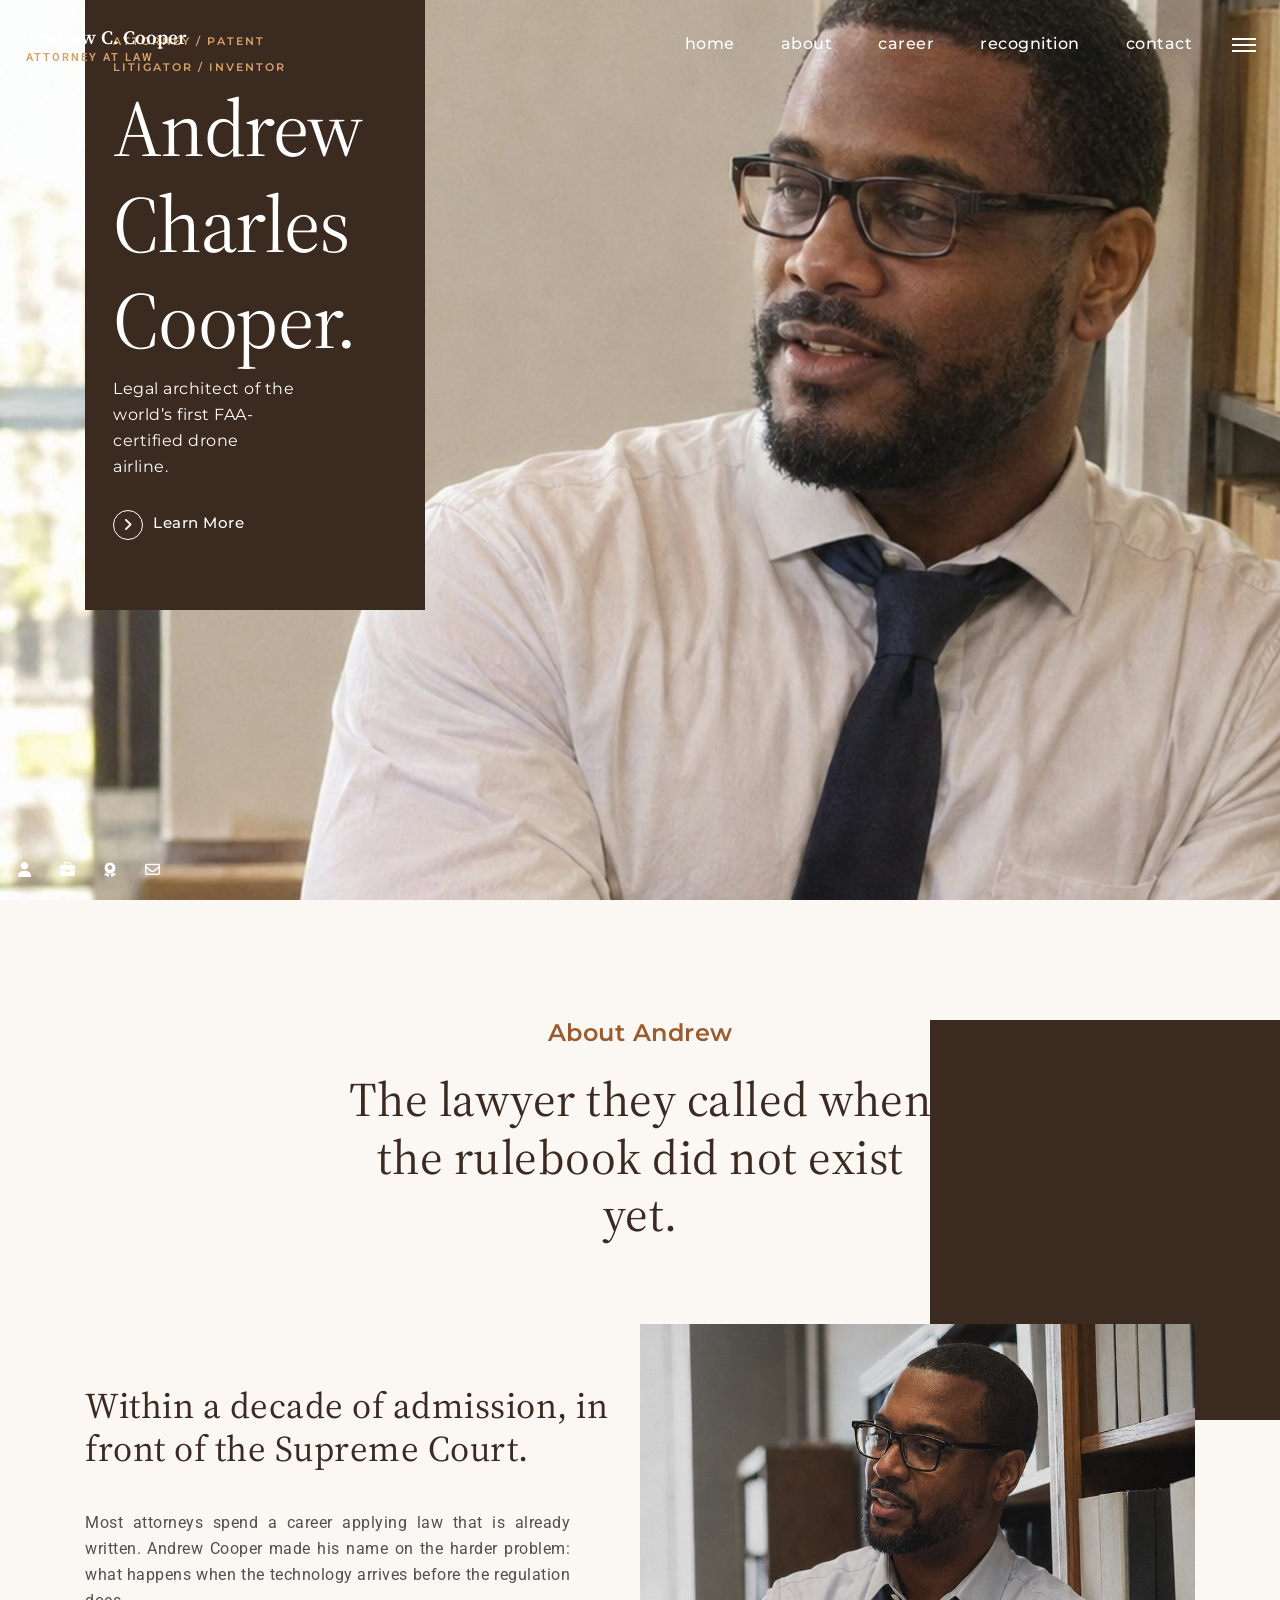
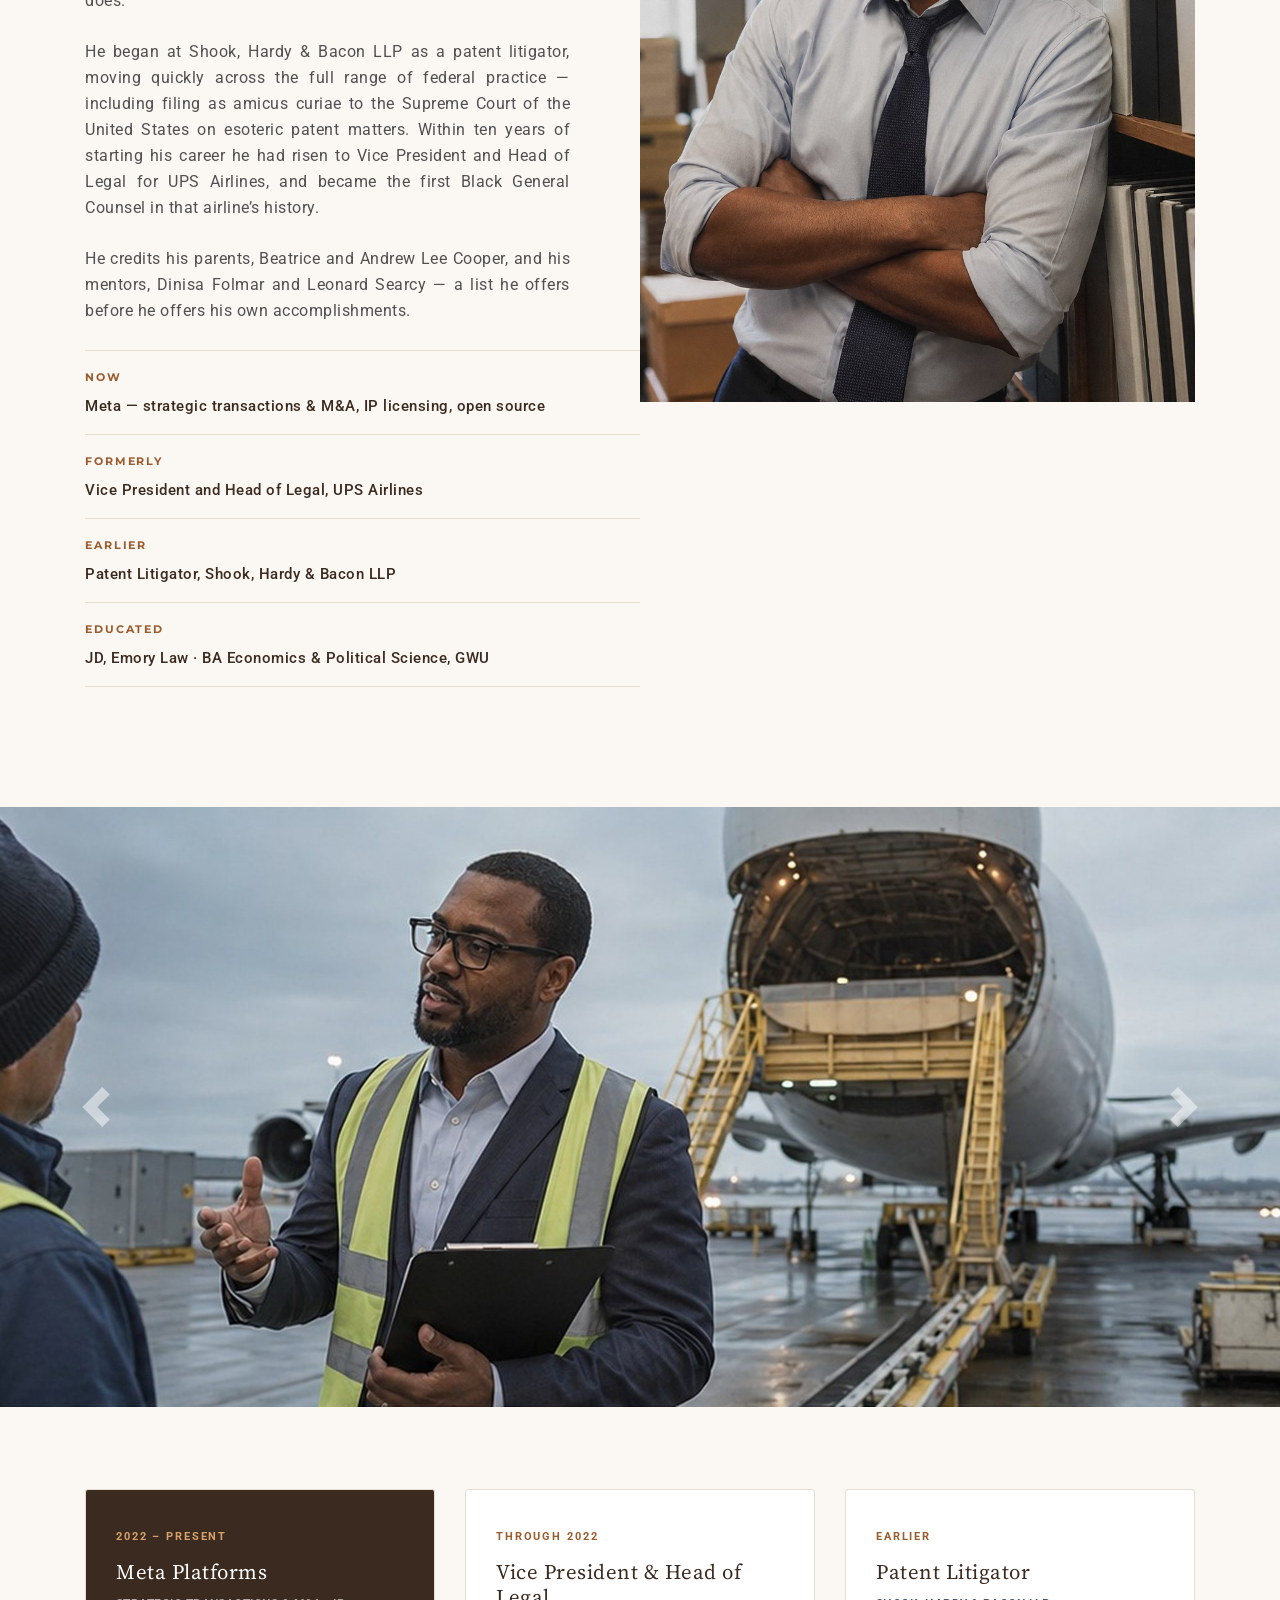
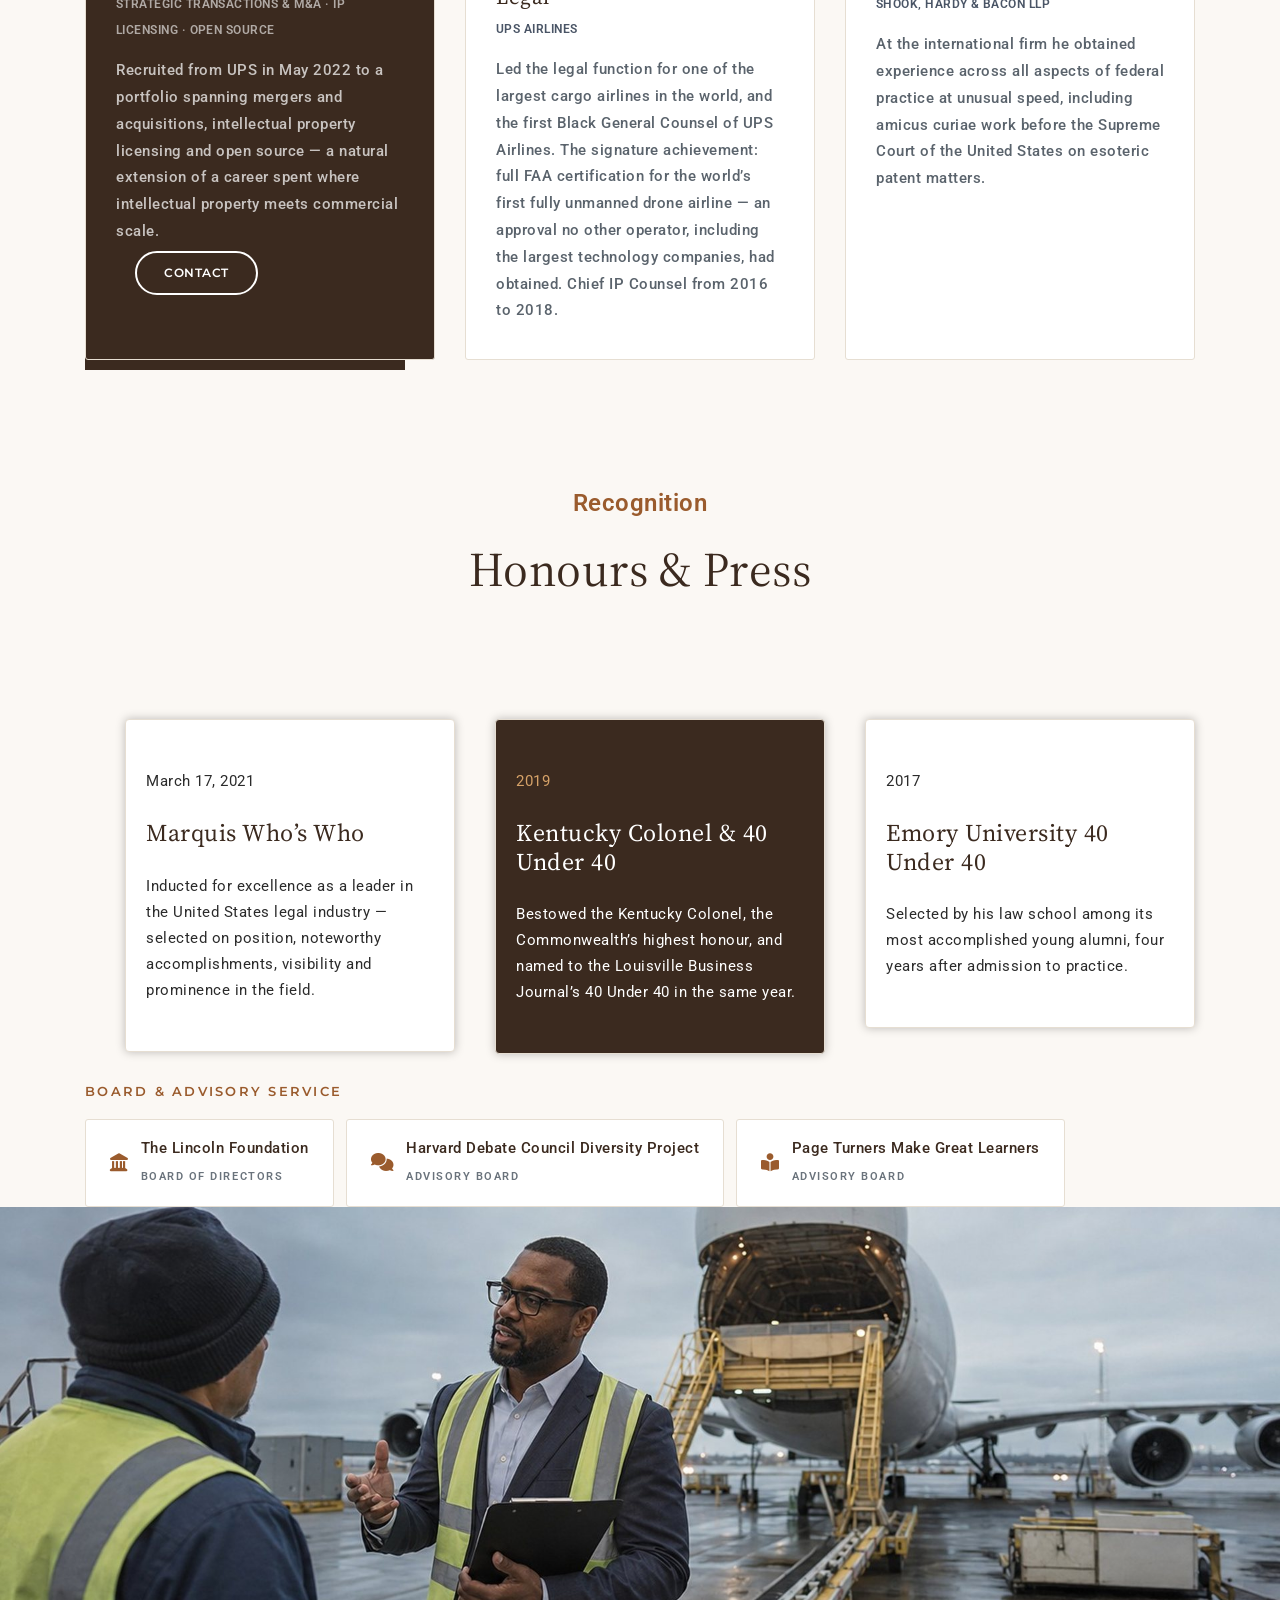
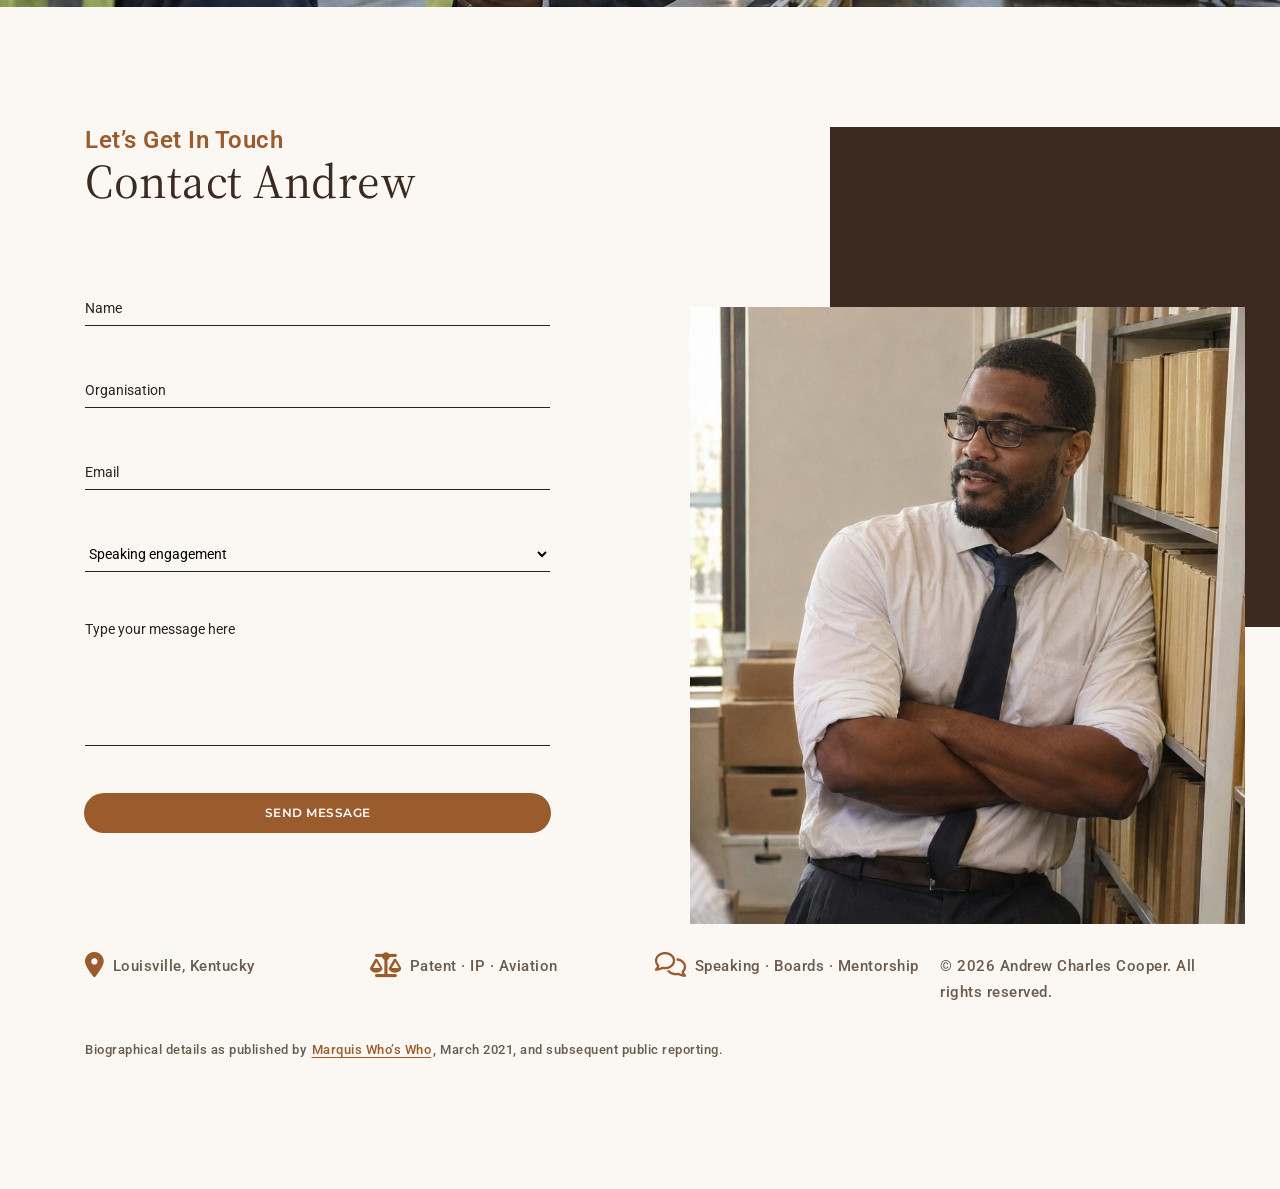
==== commit f09191bf: "Add files via upload" ====
--- a/index.html
+++ b/index.html
@@ -15,7 +15,7 @@
    <meta property="og:image" content="https://ranatahirbilal.github.io/andrew-cooper/celebrity/img/share.png">
    <meta name="twitter:card" content="summary_large_image">
    <meta name="twitter:image" content="https://ranatahirbilal.github.io/andrew-cooper/celebrity/img/share.png">
-   <meta name="theme-color" content="#0d1f35">
+   <meta name="theme-color" content="#3B2A1F">
    <link rel="icon" type="image/svg+xml" href="celebrity/img/favicon.svg">
    <link rel="preconnect" href="https://fonts.googleapis.com">
    <link rel="preconnect" href="https://fonts.gstatic.com" crossorigin>
--- a/celebrity/css/style.css
+++ b/celebrity/css/style.css
@@ -0,0 +1,1785 @@
+/* ===================================
+	Table of Content
+====================================== */
+
+/*- Fonts
+  - Scrollbar
+  - General   
+  - Loader
+  - Navbar
+  - Banner-Section
+  - About-Section
+  - Project Section
+  - Press-Release-Section
+  - Contact-Section
+  - StandAlone Page
+  - Media queries
+*/
+
+/* ===================================
+	Fonts
+====================================== */
+
+@import url('https://fonts.googleapis.com/css2?family=Montserrat:wght@300;400;500;600;700&display=swap');
+@import url('https://fonts.googleapis.com/css2?family=Roboto:wght@300;400;500;700&display=swap');
+
+/* ===================================
+	Scrollbar
+====================================== */
+
+::-webkit-scrollbar {
+	width: 8px;
+}
+
+::-webkit-scrollbar-track {
+	width: 12px;
+	background: white;
+	border-left: 0 solid white;
+	border-right: 0 solid white;
+}
+
+::-webkit-scrollbar-thumb {
+	background: #3B2A1F;
+	width: 0;
+	height: 25%;
+	transition: .5s ease;
+	cursor: pointer;
+}
+
+/* ===================================
+    General
+====================================== */
+
+body {
+	overflow-x: hidden;
+	font-family: 'Roboto', sans-serif;
+}
+
+a {
+	text-decoration: none;
+}
+
+.font {
+	font-family: 'Montserrat', sans-serif;
+}
+
+/*Headings*/
+.subheading {
+	color: #3B2A1F;
+	font-size: 24px;
+	text-align: center;
+	font-weight: 600;
+}
+
+.heading {
+	color: #000;
+	font-size: 48px;
+	font-weight: 600;
+	margin-bottom: 80px;
+	text-align: center;
+}
+
+/*Social Icons*/
+.social-icons-simple li {
+	display: inline-block;
+	padding-left: 8px;
+}
+
+.social-icons-simple li:first-child {
+	padding-left: 0;
+}
+
+.social-icons-simple li a {
+	display: block;
+	font-size: 16px;
+	height: 40px;
+	line-height: 42px;
+	border: 1px solid transparent;
+	text-align: center;
+	width: 40px;
+	border-radius: 50%;
+	position: relative;
+	z-index: 1;
+	overflow: hidden;
+	transition: background-color .5s ease;
+	color: #ffffff;
+}
+
+.social-icons-simple li.animated-wrap a:hover {
+	background-color: transparent;
+}
+
+.icon-hovr:hover {
+	background-color: #fff;
+	color: #3B2A1F;
+}
+
+/*Button*/
+.btn {
+	z-index: 2;
+	letter-spacing: .5px;
+	border-radius: 0;
+	font-weight: 500;
+	overflow: hidden;
+	position: absolute;
+	line-height: inherit;
+	display: inline-block;
+	color: #2E2118;
+	border: 2px solid transparent;
+	text-transform: capitalize;
+	transition: all .5s ease !important;
+}
+
+.btn.button {
+	font-size: 12px !important;
+	font-weight: 600;
+	color: #2E2118;
+	padding: 9px 27px !important;
+	line-height: 1.8em !important;
+	cursor: pointer;
+	display: inline-block;
+	position: relative;
+	transition: 0.5s;
+	font-family: 'Montserrat', sans-serif;
+}
+
+.btn.btn-rounded {
+	border-radius: 50px;
+}
+
+.btn.white-btn {
+	background: transparent;
+	border-color: #fff;
+	color: #fff;
+}
+
+.btn.red-btn {
+	background: #fff;
+	border-color: #3B2A1F;
+	color: #3B2A1F;
+}
+
+.center-button {
+	text-align: center;
+}
+
+/*Button hover*/
+.btn.btn-hvr-white:hover {
+	background-color: #fff;
+	border-color: #fff;
+	color: #3B2A1F;
+}
+
+.btn.btn-hvr-red:hover {
+	background-color: #3B2A1F;
+	border-color: #3B2A1F;
+	color: #fff;
+}
+
+/* ===================================
+        Preloader
+====================================== */
+
+.center-block {
+	display: flex;
+	justify-content: center;
+	flex-direction: column;
+	align-items: center;
+}
+
+.loader {
+	height: 100%;
+	width: 100%;
+	position: fixed;
+	overflow: hidden;
+	z-index: 11111111;
+	background: #000;
+}
+
+.spinner {
+	margin: 100px auto;
+	width: 100px;
+	height: 100px;
+	position: relative;
+}
+
+.container1>div,
+.container2>div,
+.container3>div {
+	width: 20px;
+	height: 20px;
+	border: 6px solid #3B2A1F;
+	background-color: #000;
+	border-radius: 100%;
+	position: absolute;
+	animation: bouncedelay 1.2s infinite ease-in-out;
+	animation-fill-mode: both;
+}
+
+.spinner .spinner-container {
+	position: absolute;
+	width: 100%;
+	height: 100%;
+}
+
+.container2 {
+	transform: rotateZ(45deg);
+}
+
+.circle1 {
+	top: 0;
+	left: 0;
+}
+
+.circle2 {
+	top: 0;
+	right: 0;
+}
+
+.circle3 {
+	right: 0;
+	bottom: 0;
+}
+
+.circle4 {
+	left: 0;
+	bottom: 0;
+}
+
+.container2 .circle1 {
+	animation-delay: -1.1s;
+}
+
+.container1 .circle2 {
+	animation-delay: -0.9s;
+}
+
+.container2 .circle2 {
+	animation-delay: -0.8s;
+}
+
+.container1 .circle3 {
+	animation-delay: -0.6s;
+}
+
+.container2 .circle3 {
+	animation-delay: -0.5s;
+}
+
+.container1 .circle4 {
+	animation-delay: -0.3s;
+}
+
+.container2 .circle4 {
+	animation-delay: -0.2s;
+}
+
+@-webkit-keyframes bouncedelay {
+	0%,
+	80%,
+	100% {
+		-webkit-transform: scale(0.4)
+	}
+	40% {
+		-webkit-transform: scale(1.0)
+	}
+}
+
+@keyframes bouncedelay {
+	0%,
+	80%,
+	100% {
+		transform: scale(0.0);
+		-webkit-transform: scale(0.25);
+	}
+	40% {
+		transform: scale(1.0);
+		-webkit-transform: scale(1.0);
+	}
+}
+
+/* ===================================
+    Navbar
+====================================== */
+
+.navigation-bar {
+	width: 100%;
+}
+
+.navbar {
+	padding: 0;
+	z-index: 111;
+	height: 90px;
+	width: 100%;
+	background-color: transparent !important;
+}
+
+.navbar-brand img {
+	padding-left: 15px;
+}
+
+.navbar .navbar-nav .nav-link {
+	font-size: 16px;
+	color: #fff;
+	font-weight: 500;
+	padding: 6px 6px;
+	margin-left: 30px;
+	margin-right: 50px;
+	transition: .5s ease;
+	border: 2px solid transparent;
+	display: block;
+}
+
+.navbar .navbar-nav {
+	margin-right: 5rem;
+}
+
+.navbar .navbar-nav .nav-link.active {
+	color: #fff;
+	transition: all .6s ease;
+}
+
+.navbar .navbar-nav .nav-link:hover {
+	transition: all .6s ease;
+}
+
+.navbar .navbar-nav .nav-link:last-child {
+	margin-right: 0;
+}
+
+.navbar .navbar-nav .nav-link:after {
+	content: '';
+	display: block;
+	margin: auto;
+	height: 3px;
+	width: 0;
+	background: transparent;
+	transition: width .5s ease, background-color .5s ease;
+}
+
+.navbar .navbar-nav .nav-link:hover:after {
+	width: 100%;
+	background: #fff;
+}
+
+.navbar .navbar-nav .button {
+	margin-left: 30px;
+}
+
+.navbar-fixed-top.scrolled .navbar-brand {
+	display: none;
+}
+
+.navbar-fixed-top.scrolled .navbar-nav {
+	display: none;
+}
+
+.navbar-fixed-top.scrolled .sidemenu_btn {
+	background-color: #000;
+	transition: none;
+}
+.navbar-fixed-top.scrolled .sidemenu_btn:hover{
+	background-color: #3B2A1F;
+	transition: all .5s ease;
+}
+
+/*side menu button*/
+.sidemenu_btn {
+	width: 36px;
+	padding: 6px;
+	right: 18px;
+	top: 20px;
+	z-index: 999;
+	margin-top: 12px;
+	margin-left: 16px;
+	cursor: pointer;
+	position: absolute;
+	display: inline-block;
+	transition: all .3s linear;
+}
+
+.sidemenu_btn span {
+	height: 2px;
+	width: 100%;
+	background: #fff;
+	display: block;
+	margin: auto;
+	transition: .5s ease;
+}
+
+.sidemenu_btn:hover span:first-child,
+.sidemenu_btn:hover span:last-child {
+	width: 70%;
+	background-color: #f1f1f1;
+}
+
+.sidemenu_btn:hover span:nth-child(2) {
+	background-color: #fff;
+}
+
+.sidemenu_btn span:nth-child(2) {
+	margin: 4px 0;
+}
+
+/* ===================================
+    Side Menu
+====================================== */
+
+.side-menu {
+	top: 0;
+	right: 0;
+	width: 30%;
+	height: 100%;
+	z-index: 9999;
+	background: #000;
+	transform: translate3d(100%, 0, 0);
+	transition: transform .5s ease;
+	position: fixed;
+	overflow: hidden;
+}
+
+.side-menu.left {
+	left: 0;
+	right: auto;
+	transform: translate3d(-100%, 0, 0);
+}
+
+.side-menu.before-side {
+	width: 280px;
+}
+
+.side-menu.side-menu-active,
+.side-menu.before-side {
+	transform: translate3d(0, 0, 0);
+}
+
+.pul-menu .side-menu.side-menu-active {
+	visibility: visible;
+	opacity: 1;
+}
+
+.side-menu .navbar-brand {
+	margin: 0 0 2.5rem 0;
+}
+
+
+/*Side overlay*/
+#close_side_menu {
+	top: 0;
+	left: 0;
+	width: 100%;
+	height: 100%;
+	display: none;
+	z-index: 1031;
+	opacity: 0.7;
+	background-color: #000;
+	position: fixed;
+	transition: opacity 300ms cubic-bezier(0.895, 0.03, 0.685, 0.22);
+}
+
+/*side menu image*/
+.sidemenu-image {
+	position: absolute;
+	top: 45px;
+}
+
+/*side menu close btn*/
+.side-menu .btn-close {
+	height: 33px;
+	width: 33px;
+	top: 30px;
+	right: 25px;
+	cursor: pointer;
+	text-align: center;
+	position: absolute;
+	display: inline-block;
+}
+
+.side-menu.before-side .btn-close {
+	display: none;
+}
+
+.side-menu .btn-close::before,
+.side-menu .btn-close::after {
+	top: 5px;
+	left: 16px;
+	height: 24px;
+	width: 2px;
+	content: ' ';
+	background: #fff;
+	position: absolute;
+}
+
+.side-menu .btn-close:before {
+	transform: rotate(45deg);
+}
+
+.side-menu .btn-close:after {
+	transform: rotate(-45deg);
+}
+
+.side-menu .btn-close:hover {
+	transform: scale(0.9);
+	overflow: hidden;
+	transition: all .5s ease;
+}
+
+
+/*side menu inner-wrapper*/
+.side-menu .inner-wrapper {
+	height: 100%;
+	padding: 4.5rem 5rem;
+	position: relative;
+	overflow-y: auto;
+	display: flex;
+	align-items: center;
+	text-align: left;
+	flex-wrap: wrap;
+}
+
+.pul-menu.pushwrap .side-menu .inner-wrapper {
+	padding: 3.5rem 2.5rem;
+}
+
+.side-menu .side-nav {
+	margin-bottom: 0;
+	margin-top: 50px;
+	display: block;
+}
+
+.side-nav .navbar-nav .nav-item {
+	opacity: 0;
+	display: block;
+	margin: 15px 0;
+	padding: 0 !important;
+	transition: all 0.8s ease 500ms;
+	transform: translateY(30px);
+}
+
+.side-nav .navbar-nav .nav-item:first-child {
+	transition-delay: .1s;
+}
+
+.side-nav .navbar-nav .nav-item:nth-child(2) {
+	transition-delay: .2s;
+}
+
+.side-nav .navbar-nav .nav-item:nth-child(3) {
+	transition-delay: .3s;
+}
+
+.side-nav .navbar-nav .nav-item:nth-child(4) {
+	transition-delay: .4s;
+}
+
+.side-nav .navbar-nav .nav-item:nth-child(5) {
+	transition-delay: .5s;
+}
+
+.side-nav .navbar-nav .nav-item:nth-child(6) {
+	transition-delay: .6s;
+}
+
+.side-nav .navbar-nav .nav-item:nth-child(7) {
+	transition-delay: .7s;
+}
+
+.side-nav .navbar-nav .nav-item:nth-child(8) {
+	transition-delay: .8s;
+}
+
+.side-nav .navbar-nav .nav-item:nth-child(9) {
+	transition-delay: .9s;
+}
+
+.side-menu.side-menu-active .side-nav .navbar-nav .nav-item {
+	transform: translateY(0);
+	opacity: 1;
+}
+
+.side-nav .navbar-nav .nav-link {
+	display: inline-table;
+	color: #fff;
+	padding: 2px 0 3px 0 !important;
+	font-size: 24px;
+	line-height: normal;
+	position: relative;
+	border-radius: 0;
+	text-decoration: none;
+}
+
+.side-nav .navbar-nav .nav-link::after {
+	content: "";
+	left: 0;
+	width: 0;
+	bottom: 0;
+	height: 2px;
+	background: #fff;
+	overflow: hidden;
+	position: absolute;
+	display: inline-block;
+	transition: all 0.5s cubic-bezier(0, 0, 0.2, 1);
+}
+
+.side-nav .navbar-nav .nav-link:hover::after,
+.side-nav .navbar-nav .nav-link:focus::after,
+.side-nav .navbar-nav .nav-link.active::after {
+	width: 100%;
+}
+
+.side-nav .navbar-nav .nav-link.active {
+	background: transparent;
+}
+
+/*side menu footer */
+.side-menu-footer .navbar-nav {
+	transform: translateY(0);
+}
+
+.side-menu-footer p {
+	color: #fff;
+	font-size: 14px;
+}
+
+.side-menu-footer .banner-icons ul {
+	margin-bottom: 0;
+}
+
+.side-menu-footer .banner-icons ul li {
+	display: inline-block;
+}
+
+.side-menu-footer .banner-icons ul li i {
+	color: #fff;
+}
+
+.side-menu-footer .banner-icons ul li a:hover {
+	background-color: #fff;
+	transition: all .8s ease;
+}
+
+.side-menu-footer .banner-icons ul li a {
+	border-radius: 50%;
+	color: #fff;
+	height: 40px;
+	line-height: 38px;
+	width: 40px;
+	border: 1px solid transparent;
+	display: block;
+	overflow: hidden;
+	text-align: center;
+}
+
+.side-menu-footer .banner-icons ul li a:hover i {
+	color: #000;
+}
+
+/* ===================================
+    Banner-Section
+====================================== */
+
+.banner-section {
+	background-image: url('../img/banner.jpg');
+	background-size: cover;
+	height: 100vh;
+}
+
+.banner-section .rectangle {
+	position: absolute;
+	top: 0;
+	width: 340px;
+	height: 610px;
+	background-color: #3B2A1F;
+}
+
+.banner-section .social-icons-simple {
+	margin: 0 0 8px;
+}
+
+.banner-section .rectangle .text {
+	position: absolute;
+	bottom: 60px;
+	left: 28px;
+}
+
+.banner-section .rectangle .text h2 {
+	font-size: 80px;
+	color: #fff;
+	font-weight: 600;
+}
+
+.banner-section .rectangle .text p {
+	font-size: 16px;
+	padding-right: 130px;
+	color: #fff;
+	font-weight: 400;
+	margin: 0;
+}
+
+.banner-section .media i {
+	overflow: hidden;
+	border-radius: 50%;
+	color: #fff;
+	height: 30px;
+	line-height: 28px;
+	width: 30px;
+	border: 1px solid #fff;
+	text-align: center;
+	font-size: 15px;
+	transition: .5s ease;
+}
+
+.banner-section .media {
+	width: 160px;
+	height: 50px;
+	margin-top: 20px;
+	padding: 10px 12px 10px 0;
+	background-color: transparent;
+}
+
+.banner-section .media .media-body {
+	margin-left: 10px;
+	color: #fff;
+}
+
+.banner-section .media:hover i {
+	color: #fff;
+	border: 1px solid #000;
+	background-color: #000;
+	transition: .5s ease;
+}
+
+.banner-section .media:hover {
+	cursor: pointer;
+	transition: .5s ease;
+}
+
+/*Social icons*/
+.social-icons {
+	position: absolute;
+	bottom: 0;
+	left: 10px;
+}
+
+.banner-section .social-icons-simple li a {
+	font-size: 15px;
+	height: 30px;
+	line-height: 31px;
+	width: 30px;
+}
+
+/* ===================================
+     About-Section
+====================================== */
+
+.about-section {
+	padding-top: 120px;
+	padding-bottom: 120px;
+	background-color: #fff;
+	position: relative;
+}
+
+.about-section .heading {
+	padding-left: 250px;
+	padding-right: 250px;
+}
+
+.about-section .text-section {
+	margin-top: 60px;
+}
+
+.about-section .text-section .heading {
+	padding-left: 0;
+	padding-right: 0;
+	font-size: 36px;
+	margin-bottom: 40px;
+	text-align: left;
+}
+
+.about-section .text-section .text {
+	color: #515050;
+	font-size: 16px;
+	font-weight: 400;
+	text-align: justify;
+	padding-right: 70px;
+}
+
+.about-section .media i {
+	overflow: hidden;
+	border-radius: 50%;
+	color: #3B2A1F;
+	height: 30px;
+	line-height: 28px;
+	width: 30px;
+	border: 1px solid #3B2A1F;
+	text-align: center;
+	font-size: 18px;
+	transition: .5s ease;
+}
+
+.about-section .media {
+	width: 160px;
+	height: 50px;
+	padding: 10px 12px 10px 0;
+	background-color: transparent;
+}
+
+.about-section .media .media-body {
+	margin-left: 10px;
+	color: #3B2A1F;
+}
+
+.about-section .media:hover i {
+	color: #fff;
+	border: 1px solid #3B2A1F;
+	background-color: #3B2A1F;
+	transition: .5s ease;
+}
+
+.about-section .media:hover {
+	cursor: pointer;
+	transition: .5s ease;
+}
+
+.about-section .img-section {
+	z-index: 1;
+}
+
+.about-section .rectangle {
+	top: 120px;
+	right: 0;
+	width: 350px;
+	height: 400px;
+	position: absolute;
+	background-color: #3B2A1F;
+}
+
+/* ===================================
+     Project-Section
+====================================== */
+
+.project-section {
+	position: relative;
+}
+
+.project-section .navbar {
+	position: absolute;
+	background-color: transparent !important;
+}
+
+.project-section .rectangle {
+	bottom: 0;
+	width: 320px;
+	height: 400px;
+	position: absolute;
+	background-color: #3B2A1F;
+}
+
+.project-section .rectangle .project-text {
+	position: relative;
+	left: 50px;
+	top: 100px;
+}
+
+.project-section .project-text h2 {
+	color: #fff;
+	font-size: 40px;
+	font-weight: 600;
+}
+
+.project-section .project-text p {
+	font-size: 16px;
+	color: #fff;
+	padding-right: 90px;
+	font-weight: 400;
+}
+
+.carousel-control-next-icon,
+.carousel-control-prev-icon {
+	width: 80px;
+	height: 40px;
+}
+
+/* ===================================
+     Press-Release-Section
+====================================== */
+
+.media-section {
+	padding-top: 120px;
+	background-color: #fff;
+}
+
+.media-section .heading {
+	margin-bottom: 0;
+}
+
+.media-section .cards-section {
+	position: relative;
+	top: 120px;
+}
+
+.media-section .cards-section .card-body .card-text {
+	color: #515050;
+	font-size: 16px;
+	font-weight: 400;
+}
+
+.media-section .cards-section .card-body .card-title {
+	color: #3B2A1F;
+	font-size: 24px;
+	margin-bottom: 25px;
+}
+
+.media-section .cards-section .active {
+	background-color: #3B2A1F;
+}
+
+.media-section .cards-section .active .card-title {
+	color: #fff;
+}
+
+.media-section .cards-section .active p {
+	color: #fff;
+}
+
+.media-section .active .media i {
+	color: #fff;
+	border: 1px solid #fff;
+}
+
+.media-section .active .media .media-body {
+	color: #fff;
+}
+
+.media-section .cards-section .card {
+	z-index: 1;
+	margin-left: 40px;
+	padding-top: 30px;
+	padding-bottom: 30px;
+	transition: .3s ease-in;
+	border: 1px solid transparent;
+	box-shadow: 0 0 10px rgba(0, 0, 0, 0.25);
+}
+
+.media-section .cards-section .card-body {
+	padding: 18px 16px 18px 20px;
+	font-weight: 400;
+}
+
+.media-section .cards-section .card-body .card-title {
+	font-weight: 600;
+}
+
+.media-section .media i {
+	overflow: hidden;
+	border-radius: 50%;
+	color: #000;
+	height: 30px;
+	line-height: 28px;
+	width: 30px;
+	border: 1px solid #000;
+	text-align: center;
+	font-size: 15px;
+	transition: .5s ease;
+}
+
+.media-section .media {
+	width: 160px;
+	height: 50px;
+	padding: 10px 12px 10px 0;
+	background-color: transparent;
+}
+
+.media-section .media .media-body {
+	margin-left: 10px;
+	color: #000;
+}
+
+.media-section .media:hover i {
+	color: #fff;
+	border: 1px solid #000;
+	background-color: #000;
+	transition: .5s ease;
+}
+
+.media-section .media:hover {
+	cursor: pointer;
+	transition: .5s ease;
+}
+
+/* ===================================
+    Contact Section
+====================================== */
+
+.contact-section {
+	position: relative;
+	background-color: #fff;
+	padding-bottom: 120px;
+	padding-top: 120px;
+}
+
+.contact-section .heading {
+	text-align: left;
+	margin-bottom: 0;
+}
+
+.contact-section .subheading {
+	text-align: left;
+	margin-bottom: 0;
+}
+
+/*Form Section*/
+.contact-section .contact-form {
+	margin-right: 90px;
+	margin-top: 80px;
+}
+
+.contact-section .contact-form .form-control {
+	border: none;
+	padding: 0;
+	background: transparent;
+	font-weight: normal;
+	border-radius: 0;
+	box-shadow: none;
+	margin-bottom: 47px;
+	color: #000;
+	font-size: 14px;
+	transition: border .9s ease;
+	border-bottom: 1px solid #2E2118;
+}
+
+.contact-form .form-control::placeholder {
+	color: #2E2118;
+}
+
+.form-control:focus {
+	color: #2E2118;
+	box-shadow: 0 0 0 0.0rem transparent;
+}
+
+.contact-section .button {
+	width: 100%;
+	margin-left: 14px;
+	margin-right: 14px;
+}
+
+.contact-section .img-section img {
+	position: relative;
+	z-index: 1;
+	top: 180px;
+	left: 50px;
+}
+
+.contact-section .rectangle {
+	position: absolute;
+	top: 120px;
+	right: 0;
+	width: 450px;
+	height: 500px;
+	background-color: #3B2A1F;
+}
+
+.contact-section .copyright-section {
+	padding-top: 120px;
+	color: #000;
+}
+
+.contact-section .copyright-section i {
+	font-size: 25px;
+}
+
+.contact-section .copyright-section .column{
+	padding-right: 0;
+}
+
+/* ===================================
+    StandAlone Page
+====================================== */
+
+.header {
+	background-image: url('../img/header.jpg');
+	height: 70vh;
+	display: flex;
+	background-size: cover;
+	align-items: center;
+}
+
+.header .rectangle {
+	top: 0;
+	width: 324px;
+	height: 400px;
+	position: absolute;
+	background-color: #3B2A1F;
+}
+
+.header .social-icons-simple {
+	margin: 0 0 8px;
+}
+
+.header .rectangle .text {
+	position: absolute;
+	bottom: 55px;
+	left: 75px;
+}
+
+.header .rectangle .text h2 {
+	font-size: 62px;
+	color: #fff;
+	font-weight: 600;
+}
+
+.header .rectangle .text p {
+	font-size: 16px;
+	padding-right: 130px;
+	color: #fff;
+	font-weight: 400;
+	margin-bottom: 20px;
+}
+
+.header .rectangle .text p:last-child {
+	margin-bottom: 0;
+}
+
+.header .media i {
+	overflow: hidden;
+	border-radius: 50%;
+	color: #fff;
+	height: 30px;
+	line-height: 28px;
+	width: 30px;
+	border: 1px solid #fff;
+	text-align: center;
+	font-size: 15px;
+	transition: .5s ease;
+}
+
+.header .media {
+	width: 160px;
+	height: 50px;
+	padding: 30px 12px 10px 5px;
+	background-color: transparent;
+}
+
+.header .media .media-body {
+	margin-left: 10px;
+	color: #fff;
+}
+
+.header .media:hover i {
+	color: #fff;
+	border: 1px solid #000;
+	background-color: #000;
+	transition: .5s ease;
+}
+
+.header .media:hover {
+	cursor: pointer;
+	transition: .5s ease;
+}
+
+/*Main Page Start*/
+.main-page {
+	width: 100%;
+	color: #000;
+	padding-top: 120px;
+	padding-bottom: 120px;
+}
+
+.main-page .standalone-heading {
+	padding-bottom: 100px;
+}
+
+.main-page .sub-heading {
+	font-size: 16px;
+	margin-bottom: 5px;
+}
+
+.main-page .heading {
+	font-size: 56px;
+	margin-bottom: 20px;
+}
+
+.main-page .text{
+	font-weight: 400;
+}
+
+.main-page .image {
+	position: relative;
+}
+
+.main-page .image img {
+	width: 100%;
+	height: 100%;
+	display: block;
+}
+
+.standalone-area .standalone-row {
+	margin-bottom: 40px;
+}
+
+.standalone-area .standalone-row:last-child {
+	margin-bottom: 0;
+}
+
+.main-page .standalone-row .text {
+	padding-left: 30px;
+	text-align: center;
+}
+
+.standalone-row:nth-child(2) .text {
+	padding-left: 0;
+	padding-right: 30px;
+}
+
+.main-page .contact-section .copyright-section {
+	padding-top: 0;
+}
+
+.main-page .contact-section {
+	padding-bottom: 0;
+}
+
+/* Image Hover*/
+.overlay {
+	position: absolute;
+	transition: all 0.3s ease;
+	opacity: 0;
+	background-color: #3B2A1F;
+}
+
+.hover-effect:hover .overlay {
+	opacity: .4;
+}
+
+.overlayBottom {
+	width: 100%;
+	height: 0;
+	top: 0;
+	right: 0;
+	cursor: pointer;
+	background-color: #3B2A1F;
+}
+
+.hover-effect:hover .overlayBottom {
+	height: 100%;
+}
+
+/* ===================================
+     Media Queries
+====================================== */
+
+@media (width: 1920px) {
+	/*Banner Section*/
+	.banner-section .rectangle {
+		width: 400px;
+		height: 874px;
+	}
+	.banner-section .rectangle .text {
+		bottom: 140px;
+		left: 85px;
+	}
+
+	/*About-Section*/
+	.about-section img {
+		position: relative;
+		left: 200px;
+	}
+
+	/*Project Section*/
+	.project-section .rectangle {
+		height: 490px;
+	}
+	.project-section .rectangle .project-text {
+		top: 150px;
+	}
+
+	/*Contact Section*/
+	.contact-section .img-section img {
+		left: 200px;
+	}
+
+	/*StandAlone Page*/
+	.header .rectangle {
+		height: 600px;
+		width: 360px;
+	}
+	.header .rectangle .text {
+		bottom: 90px;
+	}
+}
+
+@media (width: 1600px) {
+	/*StandAlone Page*/
+	.header .rectangle {
+		height: 615px;
+		width: 365px;
+	}
+	.header .rectangle .text {
+		bottom: 95px;
+	}
+}
+
+@media (max-width: 1200px) {
+	/*Navbar*/
+	.navbar{
+		background-color: #000 !important;
+	}
+
+	/*Side Menu*/
+	.side-menu{
+		width: 50%;
+	}
+
+	/*Banner Section*/
+	.banner-section {
+		margin-top: 4.7rem;
+		text-align: center;
+		background-size: contain;
+		background-repeat: no-repeat;
+	}
+	.banner-section .rectangle {
+    	width: 1024px;
+    	height: 768px;
+    	top: 607px;
+    	left: 0;
+	}
+	.banner-section .media{
+		padding: 0;
+	}
+	.banner-section .rectangle .text p
+	{
+		padding-right: 0;
+	}
+	.banner-section .rectangle .text{
+       bottom: 274px;
+       left: 175px;
+	}
+	.banner-section .media {
+    	width: 100%;
+    	display: block;
+	}
+	.social-icons {
+		left: 43%;
+	}
+
+	/*About Section*/
+	.about-section .rectangle{
+		top: 320px;
+		width: 390px;
+		height: 390px;
+	}
+	.about-section .heading {
+		padding-left: 130px;
+		padding-right: 130px;
+	}
+	.about-section .text-section .heading{
+		font-size:30px;
+	}
+
+	/*Project Section*/
+	.project-section .rectangle{
+          left: 125px;
+          height: 280px;
+	}
+	.project-section .rectangle .project-text{
+		left: 40px;
+        top: 44px;
+	}
+
+	/*Contact Section*/
+	.contact-section .rectangle{
+      top: 242px;
+      width: 420px;
+      height: 390px;
+	}
+	.contact-section .img-section img{
+		left:0;
+	}
+	.contact-section .copyright-section .media-body p{
+        font-size: 13px;
+	}
+
+	/*StandAlone*/
+	.header{
+		margin-top: 5.6rem;
+        margin-bottom: -5.6rem;
+		text-align: center;
+		background-size: contain;
+		background-repeat: no-repeat;
+	}
+	.header .rectangle {
+		width: 1024px;
+    	height: 425px;
+        top: 462px;
+    	left: 0;
+	}
+	.header .rectangle .text {
+		left: 210px;
+    	bottom: 135px;
+	}
+	.header .rectangle .text p{
+		padding-right: 0;
+	}
+	.header .rectangle .text h2 br{
+		display: none;
+	}
+}
+
+@media (max-width: 992px) {
+	.heading {
+		font-size: 40px;
+		margin-bottom: 0;
+	}
+	/*Navbar*/
+	.navbar {
+		height: 75px;
+	}
+	.navbar-fixed-top.scrolled .navbar-brand {
+		display: block;
+	}
+	.sidemenu_btn {
+		top: 14px;
+	}
+
+	/*Side Menu*/
+	.side-menu {
+		width: 100%;
+	}
+
+	/*Banner Section*/
+    .banner-section .rectangle {
+		width: 768px;
+	    top: 474px;
+	    height: 565px;
+	    left: 0;
+	}
+	.banner-section .rectangle .text {
+		bottom: 220px;
+		left: 82px;
+	}
+	.banner-section .rectangle .text h2 {
+		font-size: 55px;
+	}
+	.banner-section .media .media-body {
+		margin-left: 0;
+	}
+	.social-icons {
+		left: 40%;
+	}
+
+	/*About Section*/
+	.heading {
+		font-size: 40px;
+		margin-bottom: 0;
+	}
+	.about-section .heading {
+		padding-left: 0;
+		padding-right: 0;
+	}
+	.about-section {
+		padding-bottom: 0;
+		margin-bottom: -70px;
+	}
+	.about-section .text-section .text {
+		text-align: center;
+		padding-right: 0;
+	}
+	.about-section .rectangle {
+		position: relative;
+		top: -340px;
+		right: 0;
+		width: 715px;
+		height: 625px;
+	}
+	.about-section .img-section img {
+		width: 100%;
+	}
+	.about-section .img-section {
+		top: 240px;
+	}
+	.about-section .text-section .heading {
+		font-size: 30px;
+		text-align: center;
+	}
+	.about-section .media {
+		display: block;
+		width: 100%;
+		text-align: center;
+		padding: 10px 0 10px 0;
+	}
+	.about-section .media .media-body {
+		margin-left: 0;
+	}
+
+	/*Project Section*/
+	.project-section .rectangle .project-text {
+		left: 0;
+	}
+	.project-section .rectangle {
+		position: relative;
+		width: 767px;
+		left: -39px;
+	}
+	.project-section .rectangle .project-text {
+		text-align: center;
+	}
+	.project-section .project-text p {
+		padding-right: 0;
+	}
+	.project-section .project-text h2 {
+		font-size: 45px;
+	}
+	.carousel-control-prev {
+		display: none;
+	}
+	.carousel-control-next {
+		display: none;
+	}
+
+	/*Media Section*/
+	.media-section .cards-section .card {
+		margin-left: 0;
+		margin-bottom: 30px;
+	}
+	.media-section .card-body {
+		text-align: center;
+	}
+	.media-section .card .media {
+		display: block;
+		width: 100%;
+	}
+	/*Contact Section*/
+	.contact-section .img-section img {
+		width: 100%;
+    	top: 0;
+		position: relative;
+	}
+	.contact-section .contact-form{
+		margin-bottom: 80px;
+	}
+	.contact-section .rectangle {
+	  	top: 868px;
+	 	width: 720px;
+	 	height: 600px;
+	    left: 0;
+		position: absolute;
+	}
+	.contact-section .contact-form {
+		margin-right: 0;
+	}
+	.contact-section .subheading {
+		text-align: center;
+	}
+	.contact-section .heading {
+		text-align: center;
+	}
+	.contact-section .media {
+		display: block;
+		text-align: center;
+		margin-bottom: 50px;
+	}
+
+	/*StandAlone Page*/
+	.header{
+		background-size: contain;
+		background-repeat: no-repeat;
+	 	margin-top: 4.7rem;
+	}
+	.header .rectangle {
+		width: 768px;
+	    top: 354px;
+	    height: 319px;
+	    left: 0;
+	}
+	.header .rectangle .text {
+		bottom: 90px;
+	    left: 82px;
+	    text-align: center;
+	}
+	.header .rectangle .text h2 {
+		font-size: 50px;
+		margin-bottom: 20px;
+	}
+	.header .rectangle .text h2 br {
+		display: none;
+	}
+	.header .rectangle .text p {
+		padding-right: 0;
+	}
+	.main-page .heading {
+		font-size: 45px;
+	}
+	.main-page p {
+		font-size: 14px;
+		text-align: center;
+	}
+	.standalone-area .standalone-row {
+		margin-bottom: 80px;
+	}
+	.main-page .standalone-row .text {
+		padding-left: 0;
+		margin-bottom: 40px;
+	}
+	.standalone-row:nth-child(2) .text {
+		padding-right: 0;
+	}
+}
+
+@media (max-width: 767px) {
+	.heading{
+		font-size:30px;
+	}
+	.wow {
+		visibility: visible !important;
+		animation: none !important;
+  }
+	.side-menu-footer p {
+		font-size: 12px;
+	}
+
+	/*Banner Section*/
+	.banner-section {
+		margin-bottom:-7.5rem;
+	}
+	.banner-section .rectangle {
+		width: 375px;
+    	top: 270px;
+    	height: 442px;
+	}
+	.banner-section .rectangle .text h2{
+		font-size: 40px;
+	}
+	.social-icons {
+		left: 105px;
+		bottom: 100px;
+	}
+	.banner-section .rectangle .text {
+		left: 0;
+		bottom: 130px;
+	}
+
+	/*About Section*/
+	.about-section .rectangle {
+		top: -140px;
+		width: 356px;
+		height: 300px;
+	}
+	.about-section .img-section {
+		top: 143px;
+	}
+
+	/*Project Section*/
+	.project-section{
+		padding-top: 70px;
+	}
+	.project-section .rectangle {
+		width: 375px;
+		left: -15px;
+		background-color: #f1f1f1;
+	}
+	.project-section .project-text h2 {
+		font-size: 35px;
+		color:#000;
+	}
+	.project-section .project-text p{
+		color: #000;
+	}
+	.project-section .btn.white-btn {
+		border-color: #3B2A1F;
+		color: #3B2A1F;
+	}
+	.project-section .btn.btn-hvr-white:hover{
+		border-color: #3B2A1F;
+		background-color: #3B2A1F;
+		color: #fff;
+	}
+
+	/*Contact Section*/
+	.contact-section .rectangle {
+		top: 832px;
+	    width: 335px;
+	    height: 295px;
+    	right: 43px;
+	}
+
+	/*StandAlone Page*/
+	.header{
+		margin-bottom: -3.6rem;
+	}
+	.header .rectangle {
+		width: 375px;
+    	height: 375px;
+		top: 211px;
+	}
+	.header .rectangle .text {
+		left: 0;
+		bottom: 105px;
+	}
+	.header .rectangle .text h2{
+		font-size: 38px;
+	}
+}
+
+@media (max-width: 370px) {
+	/*Navbar*/
+	.navbar-brand img {
+		width: 80px;
+	}
+	.sidemenu_btn {
+		top: 15px;
+	}
+
+	/*Side Menu*/
+	.side-menu-footer p {
+		font-size: 11px;
+	}
+	.side-menu .side-nav {
+		margin-top: 30px;
+	}
+
+	/*Banner-Section*/
+	.banner-section .rectangle {
+		width: 360px;
+   		height: 335px;
+   		top: 262px;
+	}
+	.banner-section .rectangle .text {
+		bottom: 90px;
+	}
+	.banner-section .rectangle .text h2{
+		font-size: 40px;
+	}
+	.banner-section .social-icons{
+		bottom:40px;
+	}
+
+	/*About Section*/
+	.about-section .heading {
+		font-size: 29px;
+	}
+	.about-section .text-section .heading {
+		font-size: 22px;
+	}
+	.about-section .rectangle {
+		width: 340px;
+	}
+
+	/*Project Section*/
+	.project-section .rectangle {
+		width: 360px;
+	}
+
+	/*StandAlone*/
+	.header .rectangle {
+		width: 360px;
+	    height: 300px;
+	    top: 262px;
+	}
+	.header .rectangle .text {
+		left: 0;
+		bottom: 75px;
+	}
+	.header .rectangle .text h2 {
+		font-size: 33px;
+	}
+}
--- a/celebrity/css/custom.css
+++ b/celebrity/css/custom.css
@@ -0,0 +1 @@
+/*-- Use For Custom Styling --*/
--- a/celebrity/css/ac-custom.css
+++ b/celebrity/css/ac-custom.css
@@ -0,0 +1,370 @@
+/* ==========================================================================
+   Andrew Charles Cooper — overrides on the MegaOne celebrity demo.
+   Aviation navy + brass. Serif display face.
+   ========================================================================== */
+:root{
+  /* warm brown house palette */
+  --ac-navy:#3B2A1F;        /* brand panel  */
+  --ac-navy-2:#2E2118;      /* panel, deeper */
+  --ac-brass:#9A5B2D;       /* primary action / accent on light */
+  --ac-brass-2:#D6A268;     /* brand accent / accent on dark    */
+  --ac-bg:#FBF8F4;          /* page background */
+  --ac-border:#E6DED2;      /* borders */
+  --ac-ease:cubic-bezier(.22,.61,.36,1);
+}
+
+h1,h2,h3,h4,h5,.heading,.card-title{
+  font-family:'Source Serif 4',Georgia,'Times New Roman',serif !important;
+  font-weight:400 !important;
+}
+
+/* ---------- reveal: neutralise WOW's re-hiding, drive it from ac-reveal.js ---------- */
+.wow{ visibility:visible !important; animation-name:none !important; }
+.ac-anim .wow{
+  opacity:0; transform:translateY(22px);
+  transition:opacity .85s var(--ac-ease), transform .85s var(--ac-ease);
+}
+.ac-anim .wow.ac-in{ opacity:1; transform:none; }
+@media (prefers-reduced-motion: reduce){
+  .ac-anim .wow{ opacity:1 !important; transform:none !important; }
+}
+
+/* ---------- wordmark ---------- */
+.ac-wordmark{ display:block; line-height:1.2; }
+.ac-wordmark b{
+  display:block; font-family:'Source Serif 4',serif; font-weight:600;
+  font-size:19px; color:#fff; letter-spacing:.005em;
+}
+.ac-wordmark small{
+  display:block; font-size:9px; font-weight:600; letter-spacing:.22em;
+  text-transform:uppercase; color:var(--ac-brass-2); margin-top:2px;
+}
+.ac-side-mono{
+  display:inline-flex; align-items:center; justify-content:center;
+  width:74px; height:74px; border-radius:14px; color:#fff; font-weight:700;
+  font-size:25px; letter-spacing:.03em;
+  background:linear-gradient(140deg,var(--ac-brass) 0%,#8f7314 100%);
+}
+
+/* ---------- banner ---------- */
+.banner-section .rectangle .text p:first-child{
+  color:var(--ac-brass-2) !important; letter-spacing:.18em; text-transform:uppercase;
+  font-size:11px; font-weight:600;
+}
+.banner-section .rectangle .text h2{ letter-spacing:-.02em; }
+
+/* ---------- about facts ---------- */
+.ac-facts{ list-style:none; margin:26px 0 0; padding:0; }
+.ac-facts li{
+  padding:14px 0; border-top:1px solid var(--ac-border);
+  font-size:14.5px; color:var(--ac-navy); text-align:left;
+}
+.ac-facts li:last-child{ border-bottom:1px solid var(--ac-border); }
+.ac-facts b{
+  display:block; font-size:10.5px; font-weight:700; letter-spacing:.18em;
+  text-transform:uppercase; color:var(--ac-brass); margin-bottom:3px;
+  font-family:'Poppins','Montserrat',sans-serif;
+}
+
+/* ---------- career cards ---------- */
+.ac-eras{ padding:82px 15px 10px; }
+.ac-era{
+  background:#fff; border:1px solid var(--ac-border); border-radius:3px;
+  padding:34px 30px; height:100%; position:relative; overflow:hidden; text-align:left;
+  transition:transform .45s var(--ac-ease), box-shadow .45s var(--ac-ease);
+}
+.ac-era::after{
+  content:''; position:absolute; left:0; top:0; width:0; height:3px;
+  background:var(--ac-brass); transition:width .5s var(--ac-ease);
+}
+.ac-era:hover{ transform:translateY(-6px); box-shadow:0 24px 56px var(--ac-border); }
+.ac-era:hover::after{ width:100%; }
+.ac-era.is-now{ background:var(--ac-navy); }
+.ac-era.is-now h3{ color:#fff; }
+.ac-era.is-now p{ color:rgba(255,255,255,.72); }
+.ac-era.is-now .ac-era-where{ color:rgba(255,255,255,.6); }
+.ac-era-when{
+  display:block; font-size:11px; font-weight:700; letter-spacing:.17em;
+  text-transform:uppercase; color:var(--ac-brass); margin-bottom:10px;
+}
+.ac-era h3{ font-size:1.3rem; margin-bottom:6px; color:var(--ac-navy); }
+.ac-era-where{
+  display:block; font-size:11.5px; font-weight:600; letter-spacing:.04em;
+  text-transform:uppercase; color:#4a5566; margin-bottom:15px;
+}
+.ac-era p{ font-size:14.5px; line-height:1.85; color:#5a636c; margin:0; }
+
+/* ---------- boards ---------- */
+.ac-boards{ margin-top:56px; }
+.ac-sub{
+  font-size:12.5px !important; font-weight:600 !important; letter-spacing:.18em;
+  text-transform:uppercase; color:var(--ac-navy); margin-bottom:20px;
+  font-family:'Poppins','Montserrat',sans-serif !important;
+}
+.ac-boards ul{ display:flex; flex-wrap:wrap; gap:12px; list-style:none; margin:0; padding:0; }
+.ac-boards li{
+  display:flex; align-items:center; gap:12px; padding:16px 24px;
+  border:1px solid var(--ac-border); border-radius:3px; background:#fff; text-align:left;
+  transition:border-color .35s var(--ac-ease), transform .35s var(--ac-ease);
+}
+.ac-boards li:hover{ border-color:var(--ac-brass); transform:translateY(-3px); }
+.ac-boards i{ color:var(--ac-brass); font-size:18px; }
+.ac-boards span{ font-size:14.5px; color:var(--ac-navy); font-weight:500; }
+.ac-boards small{
+  display:block; font-size:10px; letter-spacing:.14em; text-transform:uppercase;
+  color:#6a737c; font-weight:600; margin-top:2px;
+}
+
+/* ---------- contact ---------- */
+.ac-submit{ border:none; cursor:pointer; }
+.contact-section .form-control{ border-radius:2px; }
+.ac-source{ padding:26px 15px 0; }
+.ac-source p{ font-size:12px; color:rgba(255,255,255,.55); margin:0; }
+.ac-source a{ color:var(--ac-brass-2); }
+
+@media (max-width:991px){
+  .ac-eras{ padding:56px 15px 0; }
+  .ac-era{ margin-bottom:22px; }
+  .ac-boards li{ width:100%; }
+}
+
+/* the demo's press cards sit on a negative offset; keep the boards row clear of them */
+.media-section .cards-section{ position:relative; z-index:2; }
+.ac-boards{ margin-top:150px !important; position:relative; z-index:1; clear:both; }
+@media (max-width:991px){ .ac-boards{ margin-top:60px !important; } }
+
+/* ==========================================================================
+   RESPONSIVE FIXES
+   The celebrity demo pins the hero panel to fixed pixel widths (340px, then
+   768px, then 375px) and absolutely positions the copy and social icons
+   inside it. Below ~400px that panel is wider than the screen and clips the
+   text; above it, it leaves a dead gutter. Everything below makes the hero
+   flow instead of being pinned.
+   ========================================================================== */
+
+@media (max-width: 991px){
+  .banner-section{
+    height:auto !important;
+    min-height:0 !important;
+    margin-bottom:0 !important;
+    padding-top:58vw;              /* photo strip above the panel */
+    padding-bottom:0;
+    background-position:center top;
+  }
+  .banner-section .container{ padding-left:0; padding-right:0; max-width:none; }
+
+  .banner-section .rectangle{
+    position:relative !important;
+    top:0 !important; left:0 !important; right:0 !important;
+    width:100% !important; height:auto !important;
+    padding:42px 22px 30px;
+  }
+  .banner-section .rectangle .text{
+    position:static !important; bottom:auto !important; left:auto !important;
+    text-align:center;
+  }
+  .banner-section .rectangle .text h2{
+    font-size:clamp(1.85rem, 8.4vw, 2.7rem) !important;
+    line-height:1.12; margin:10px 0 14px;
+  }
+  .banner-section .rectangle .text p{ padding-right:0 !important; }
+  .banner-section .rectangle .text p:first-child{ font-size:10.5px; }
+  .banner-section .rectangle .media{ justify-content:center; margin-top:22px; }
+
+  .banner-section .social-icons{
+    position:static !important; left:auto !important; bottom:auto !important;
+    transform:none !important; padding:0 22px 34px; background:var(--ac-navy);
+  }
+  .banner-section .social-icons ul{
+    display:flex; justify-content:center; gap:10px; margin:0; padding:0;
+  }
+}
+
+/* very small handsets: nothing may exceed the viewport */
+@media (max-width: 400px){
+  .banner-section{ padding-top:64vw; }
+  .banner-section .rectangle{ padding:34px 16px 26px; }
+  .banner-section .rectangle .text h2{ font-size:1.75rem !important; }
+  .ac-eras{ padding-left:0; padding-right:0; }
+}
+
+/* the navbar wordmark was flush against the screen edge */
+.navbar .navbar-brand{ padding-left:18px; }
+@media (min-width: 992px){ .navbar .navbar-brand{ padding-left:26px; } }
+
+/* legibility floor: nothing below 11px */
+.ac-wordmark small{ font-size:10.5px; letter-spacing:.18em; }
+.ac-boards small{ font-size:11px; }
+.ac-source p{ font-size:12.5px; }
+
+/* touch targets: 44px minimum on anything tappable */
+@media (hover: none), (max-width: 1024px){
+  .navbar-nav .nav-link,
+  .side-nav .nav-link{ padding-top:12px; padding-bottom:12px; min-height:44px; display:flex; align-items:center; }
+  .sidemenu_btn{
+    width:44px !important; height:44px !important;
+    display:flex !important; flex-direction:column; justify-content:center; align-items:center; gap:5px;
+  }
+  .social-icons-simple li a,
+  .side-menu-footer .banner-icons ul li a{ min-width:44px; min-height:44px; line-height:42px; }
+  .banner-section .media i{ height:44px; width:44px; line-height:42px; font-size:18px; }
+  .contact-section .form-control{ min-height:46px; }
+  .ac-submit{ min-height:48px; }
+  .carousel-control-prev, .carousel-control-next{ width:56px; }
+}
+
+/* landscape phones: the hero photo strip must not eat the whole screen */
+@media (max-width: 991px) and (orientation: landscape) and (max-height: 500px){
+  .banner-section{ padding-top:34vh; }
+  .banner-section .rectangle .text h2{ font-size:1.9rem !important; }
+}
+
+/* --- decorative navy blocks are fixed-width too; cap them to the viewport --- */
+@media (max-width: 991px){
+  .about-section .rectangle,
+  .contact-section .rectangle{
+    width:min(78vw, 350px) !important;
+    max-width:calc(100vw - 40px) !important;
+    right:0 !important; left:auto !important;
+  }
+  .project-section .rectangle{
+    position:relative !important;
+    left:0 !important; right:auto !important; top:0 !important;
+    width:100% !important; height:auto !important;
+    padding:38px 22px;
+  }
+  .project-section .rectangle .project-text{
+    position:static !important; left:auto !important; top:auto !important;
+    text-align:center;
+  }
+  .project-section .rectangle .project-text h2{ font-size:clamp(1.6rem,7vw,2.2rem); }
+  .project-section .rectangle .project-text br{ display:none; }
+}
+
+/* --- bootstrap rows inside my own full-width sections were adding 30px --- */
+@media (max-width: 991px){
+  .ac-eras{ padding-left:15px !important; padding-right:15px !important; }
+  .ac-eras > .row,
+  .ac-boards > .row,
+  .media-section .ac-boards{ margin-left:0 !important; margin-right:0 !important; }
+  .ac-eras > .row > [class*="col-"],
+  .ac-boards > [class*="col-"]{ padding-left:0 !important; padding-right:0 !important; }
+}
+
+/* --- legibility floor and the last small tap target --- */
+.ac-wordmark small{ font-size:11px; }
+.banner-section .rectangle .text p:first-child{ font-size:11px !important; }
+.ac-source a{ display:inline-block; padding:6px 2px; }
+.side-menu .sidemenu-image a{ display:inline-block; padding:8px; }
+
+/* the photo strip meets the navy panel on a hard seam; blend it */
+@media (max-width: 991px){
+  .banner-section{ position:relative; background-color:var(--ac-navy); }
+  .banner-section::after{
+    content:''; position:absolute; left:0; right:0; top:0; height:58vw;
+    background:linear-gradient(to bottom, rgba(13,31,53,0) 52%, var(--ac-border) 82%, var(--ac-navy) 100%);
+    pointer-events:none; z-index:0;
+  }
+  .banner-section .container, .banner-section .social-icons{ position:relative; z-index:1; }
+}
+@media (max-width: 400px){
+  .banner-section::after{ height:64vw; }
+}
+
+/* ==========================================================================
+   WARM BROWN PALETTE
+   panel #3B2A1F · action #9A5B2D · accent #D6A268 · bg #FBF8F4 · border #E6DED2
+   The demo hard-codes its accent everywhere, so surfaces, borders and buttons
+   are re-pointed here rather than by find-and-replace in the vendor CSS.
+   ========================================================================== */
+
+body{ background:var(--ac-bg); }
+.about-section,
+.media-section,
+.contact-section,
+.ac-eras,
+.project-section{ background-color:var(--ac-bg); }
+
+/* --- primary action --- */
+.btn.red-btn{
+  background:var(--ac-brass) !important;
+  border-color:var(--ac-brass) !important;
+  color:#fff !important;
+}
+.btn.btn-hvr-red:hover{
+  background-color:var(--ac-navy) !important;
+  border-color:var(--ac-navy) !important;
+  color:#fff !important;
+}
+.ac-submit{ background:var(--ac-brass); border-color:var(--ac-brass); color:#fff; }
+.ac-submit:hover{ background:var(--ac-navy); border-color:var(--ac-navy); }
+
+/* --- borders --- */
+.ac-era,
+.ac-boards li,
+.media-section .card{ border-color:var(--ac-border) !important; }
+.ac-facts li{ border-top-color:var(--ac-border); }
+.ac-facts li:last-child{ border-bottom-color:var(--ac-border); }
+.contact-section .form-control{
+  border-color:var(--ac-border);
+  background:#fff;
+}
+.contact-section .form-control:focus{
+  border-color:var(--ac-brass);
+  box-shadow:0 0 0 3px rgba(154,91,45,.14);
+}
+
+/* --- surfaces stay white so cards lift off the warm background --- */
+.ac-era,
+.ac-boards li,
+.media-section .card{ background:#fff; }
+.ac-era.is-now{ background:var(--ac-navy); }
+.media-section .card.active.selected{ background:var(--ac-navy); }
+.media-section .card.active.selected *{ color:#fff; }
+.media-section .card.active.selected .card-title{ color:#fff; }
+
+/* --- accents: darker on light surfaces, lighter on dark ones --- */
+.ac-era-when,
+.ac-boards i,
+.ac-sub,
+.about-section .subheading,
+.media-section .subheading{ color:var(--ac-brass); }
+.ac-era.is-now .ac-era-when,
+.banner-section .rectangle .text p:first-child,
+.ac-wordmark small,
+.media-section .card.active.selected p:first-child{ color:var(--ac-brass-2) !important; }
+
+/* headings pick up the panel brown rather than pure black */
+.heading, .ac-era h3, .card-title{ color:var(--ac-navy); }
+
+/* hover states */
+.ac-era:hover::after{ background:var(--ac-brass); }
+.ac-boards li:hover{ border-color:var(--ac-brass) !important; }
+.ac-side-mono{ background:linear-gradient(140deg,var(--ac-brass) 0%,#6E3F1E 100%); }
+
+/* --- CONTRAST FIXES exposed by the light background ---
+   1. The demo's sticky navbar stays transparent above 1200px. Over a cream
+      page that leaves white nav links on a near-white background once you
+      scroll past the hero. Give the scrolled state a solid panel.
+   2. The footer citation used the light accent, which fails on cream. */
+.navbar-fixed-top.scrolled{
+  background-color:var(--ac-navy) !important;
+  box-shadow:0 6px 28px rgba(59,42,31,.20);
+}
+.navbar-fixed-top.scrolled .nav-link,
+.navbar-fixed-top.scrolled .ac-wordmark b{ color:#fff; }
+.navbar-fixed-top.scrolled .ac-wordmark small{ color:var(--ac-brass-2); }
+
+.ac-source p{ color:#6B5B4C; }
+.ac-source a{ color:var(--ac-brass) !important; text-decoration:underline; text-underline-offset:3px; }
+.ac-source a:hover{ color:var(--ac-navy); }
+
+/* the contact copyright row was authored for a dark panel */
+.contact-section .copyright-section p{ color:#6B5B4C; }
+.contact-section .copyright-section i{ color:var(--ac-brass); }
+.contact-section .subheading{ color:var(--ac-brass); }
+
+/* the demo hard-codes a black navbar below 1200px; use the brand panel */
+@media (max-width: 1200px){
+  .navbar{ background-color:var(--ac-navy) !important; }
+}
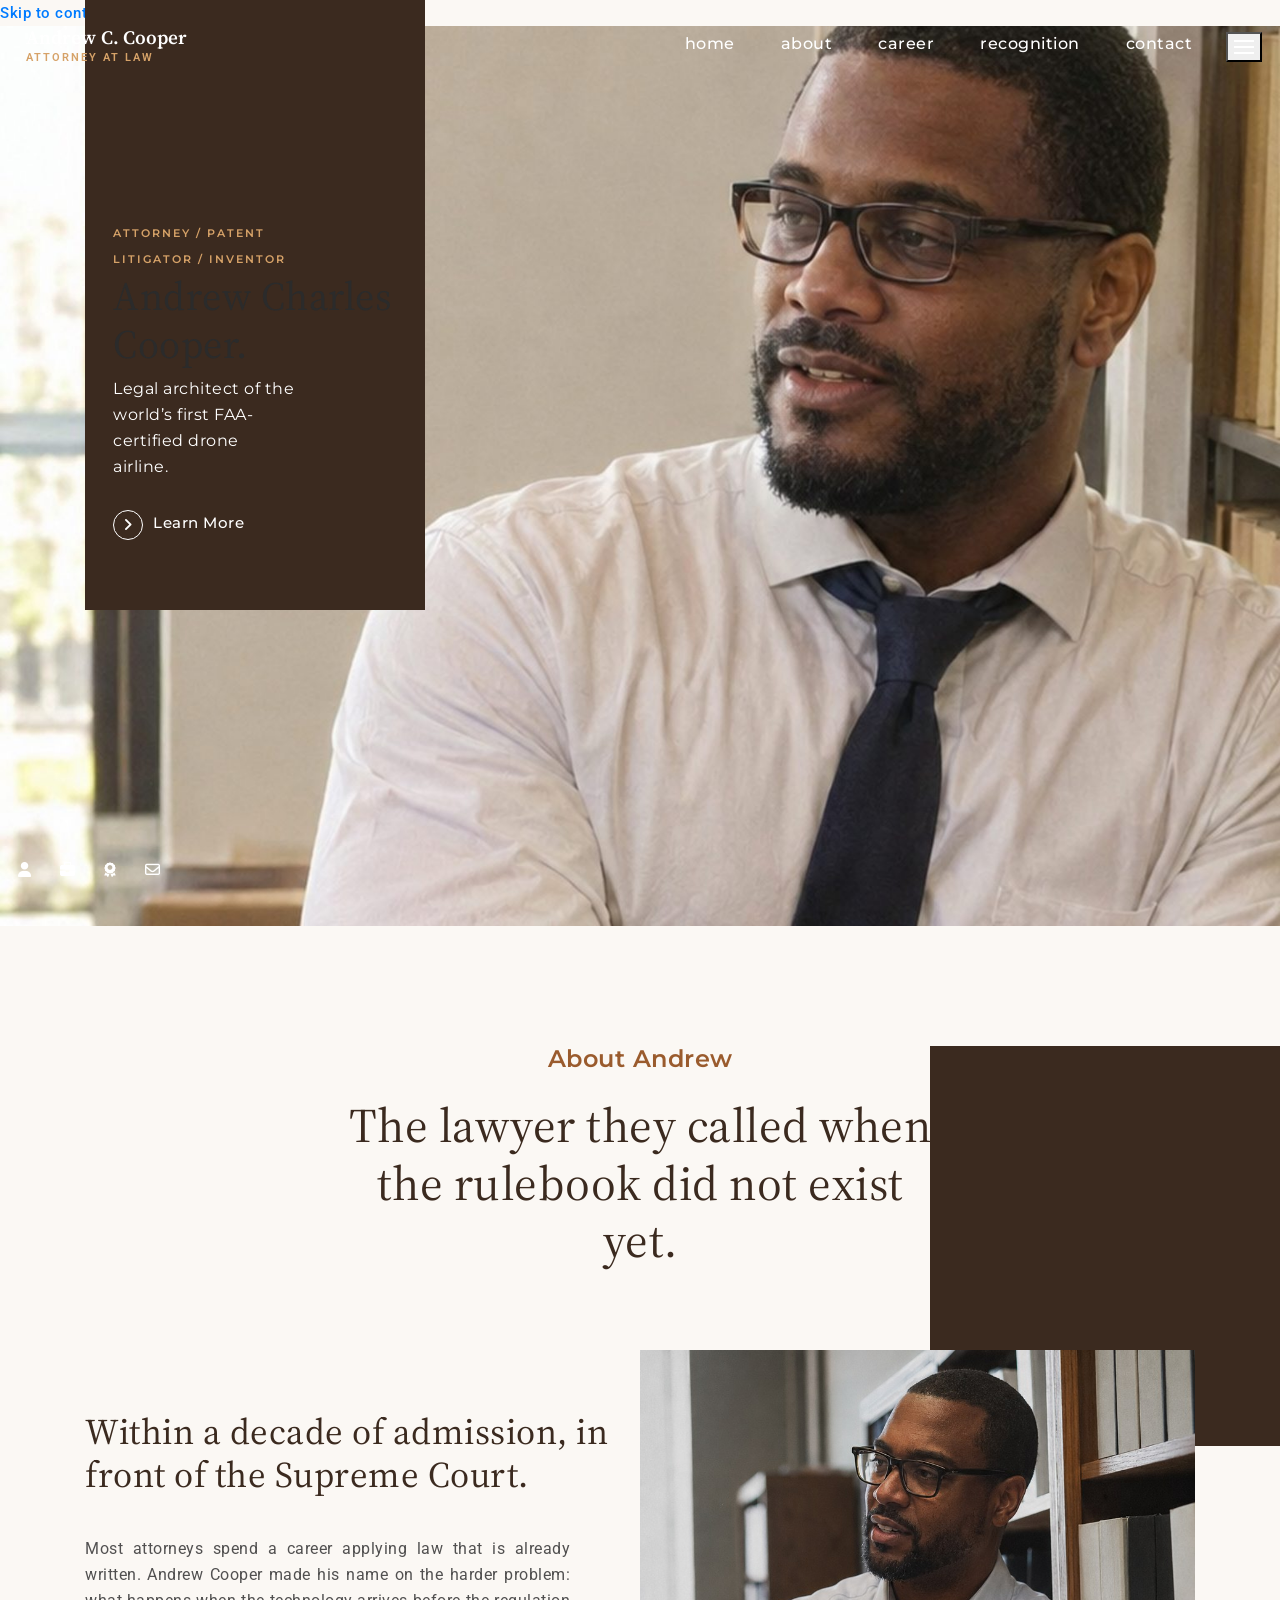
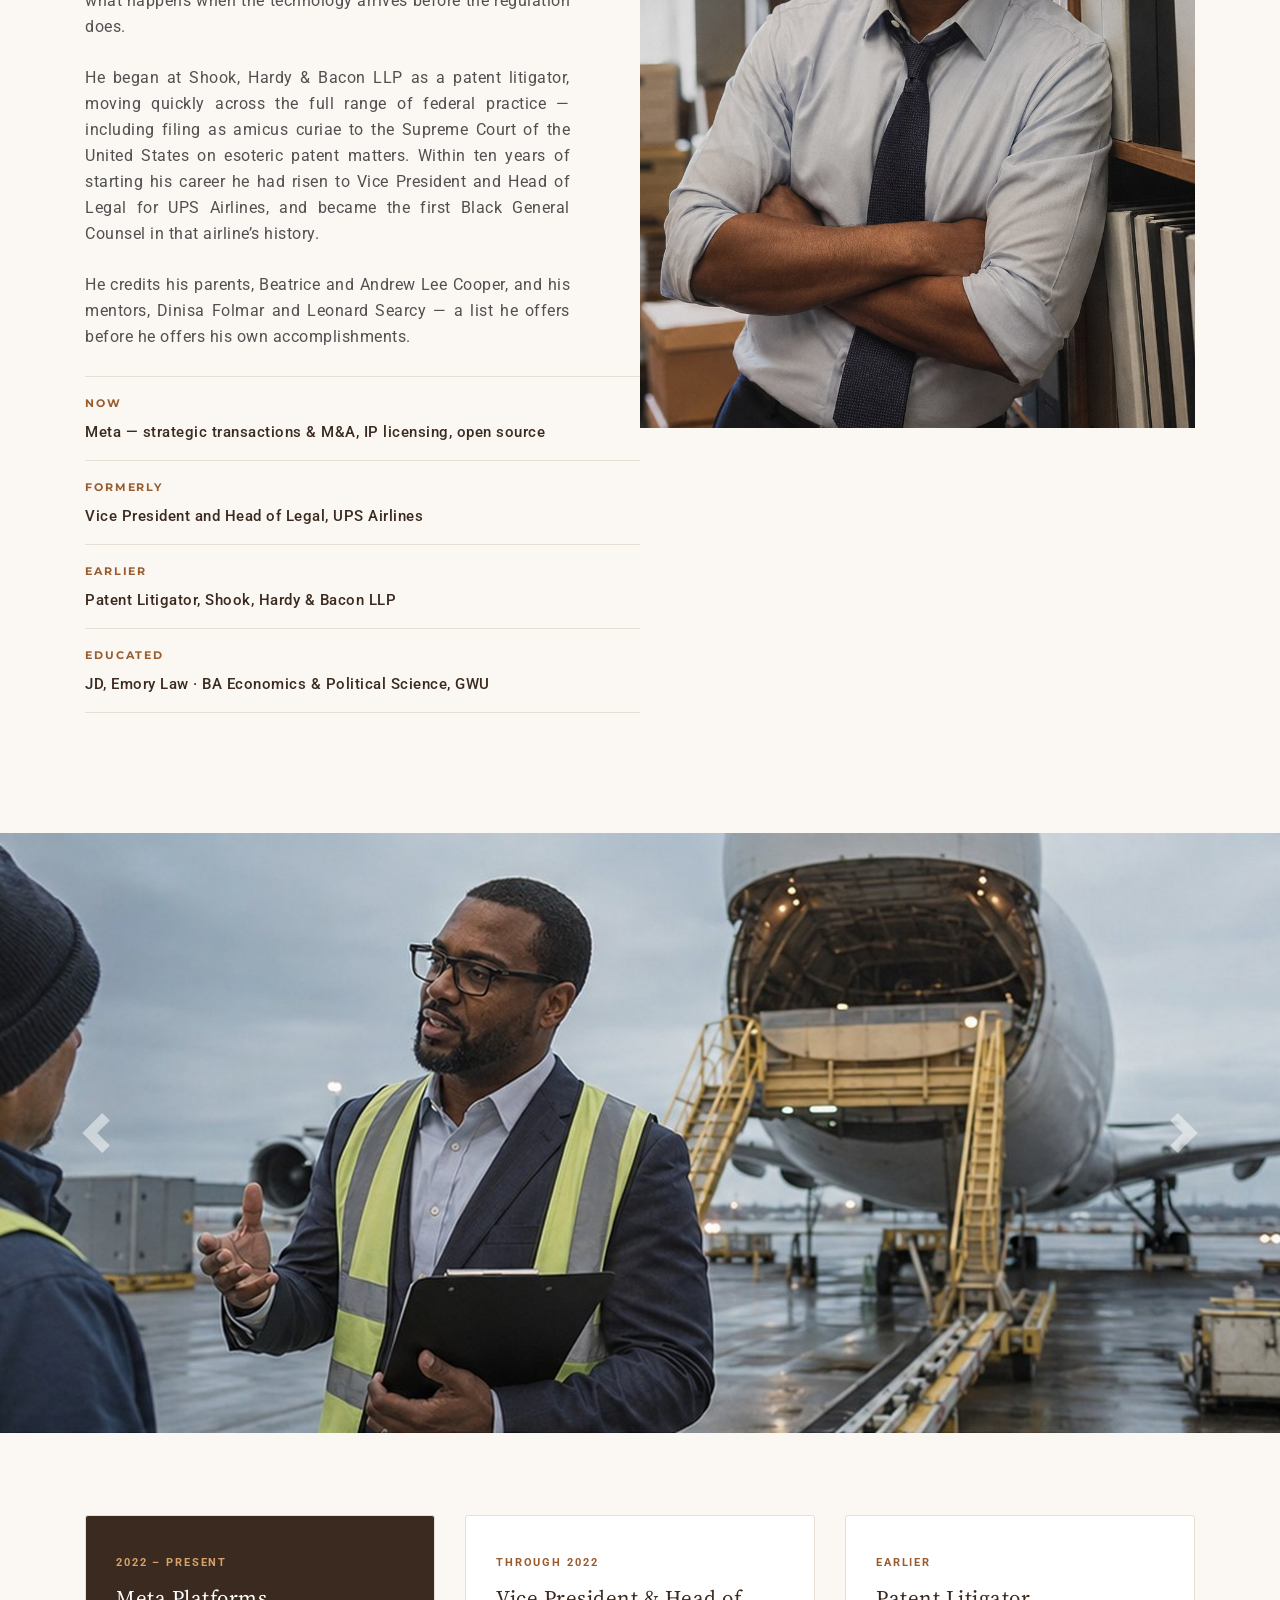
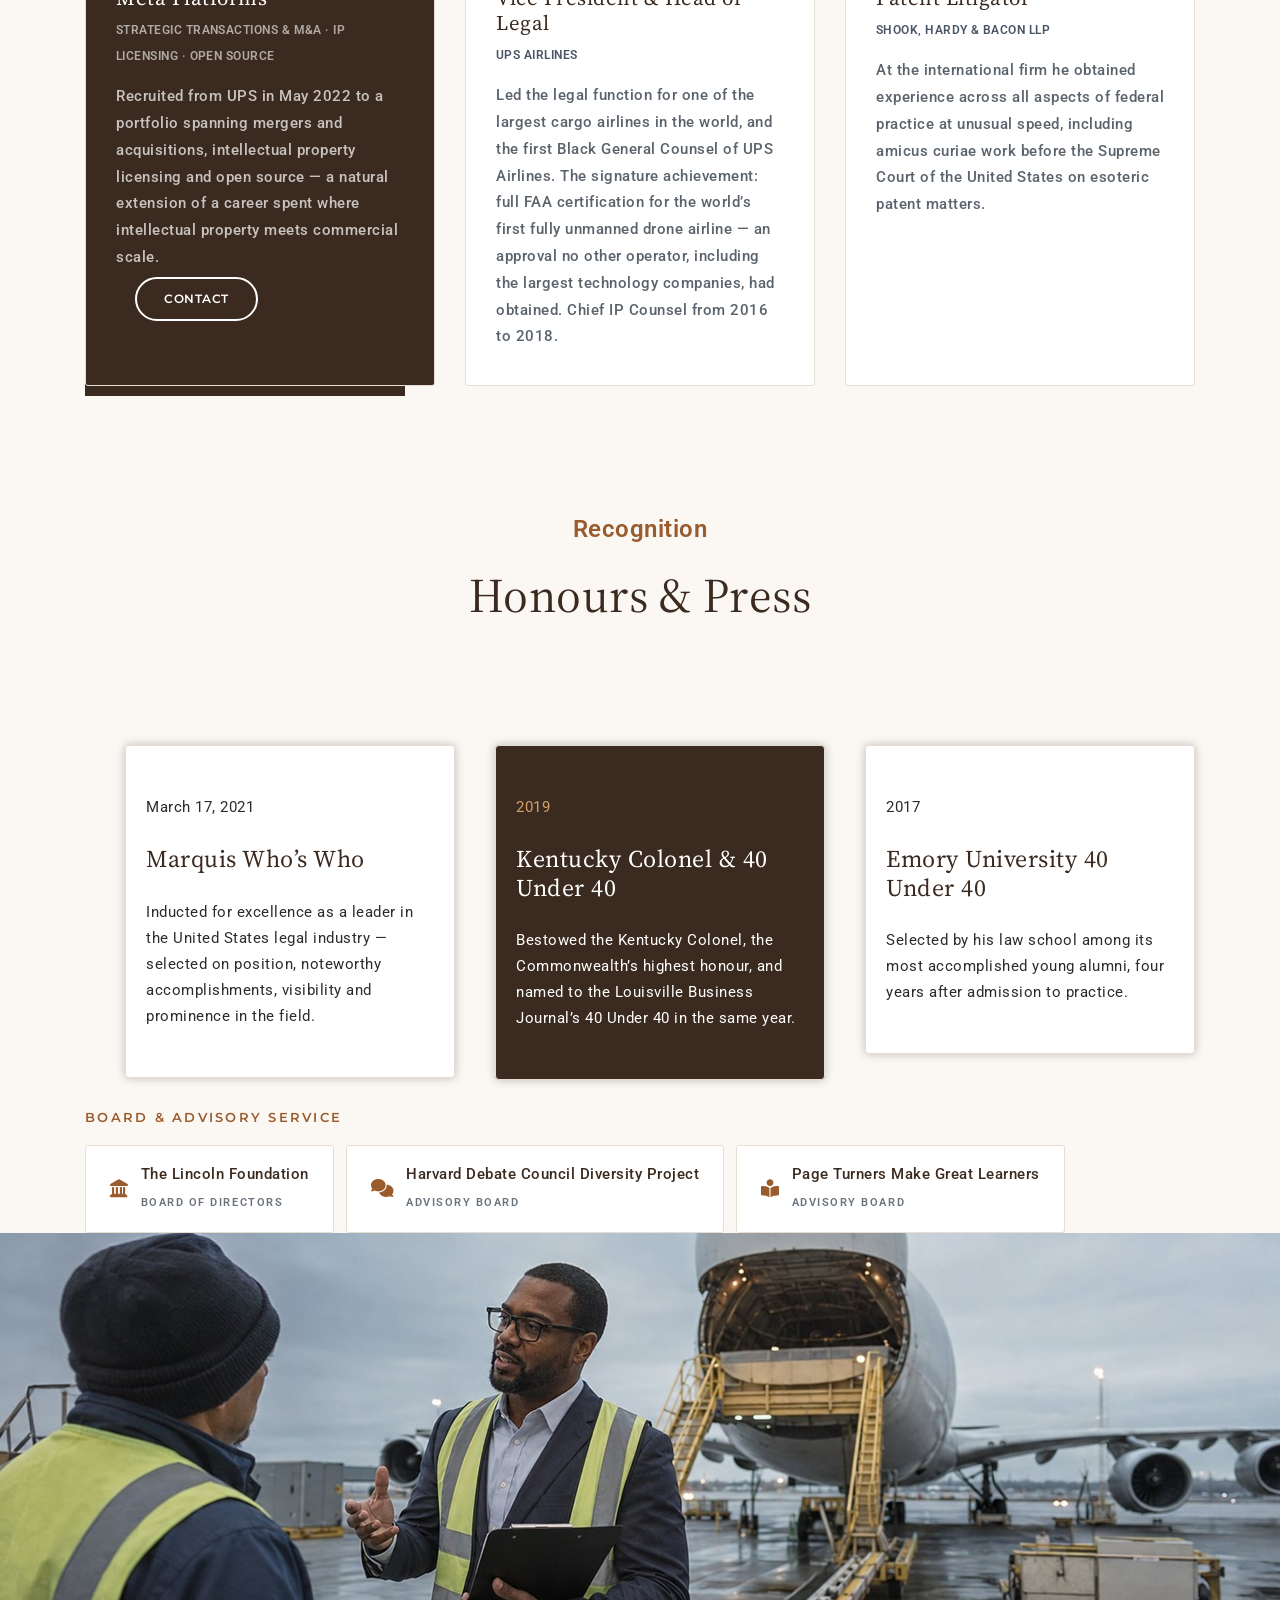
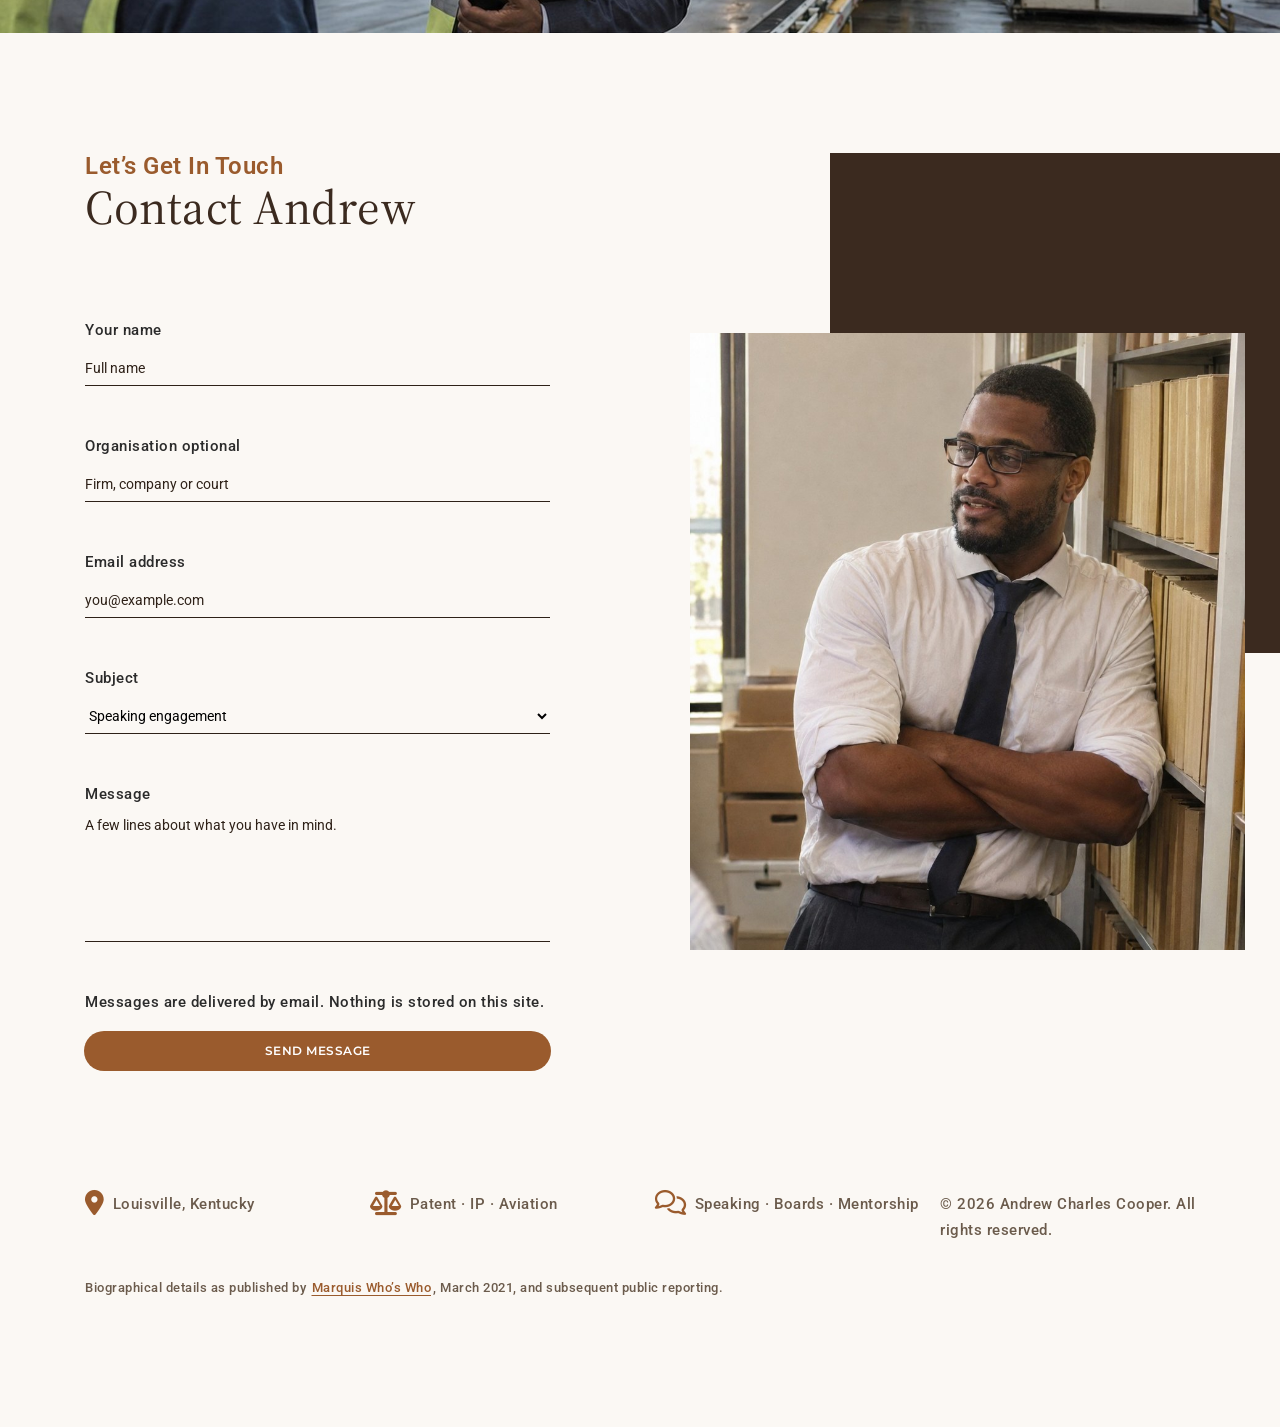
==== commit f3447088: "Add files via upload" ====
--- a/index.html
+++ b/index.html
@@ -20,6 +20,7 @@
    <link rel="preconnect" href="https://fonts.googleapis.com">
    <link rel="preconnect" href="https://fonts.gstatic.com" crossorigin>
    <link href="https://fonts.googleapis.com/css2?family=Source+Serif+4:ital,opsz,wght@0,8..60,300;0,8..60,400;0,8..60,600;1,8..60,400&display=swap" rel="stylesheet">
+   <link rel="preload" as="image" href="celebrity/img/banner.jpg" fetchpriority="high">
    <link rel="stylesheet" href="vendor/css/bundle.min.css">
    <link rel="stylesheet" href="vendor/css/wow.css">
    <link rel="stylesheet" href="vendor/css/owl.carousel.min.css">
@@ -35,6 +36,7 @@
    </head>
 
 <body data-offset="90" data-spy="scroll" data-target=".navbar">
+<a class="ac-skip" href="#main">Skip to content</a>
 
 <!-- Start Loader -->
 <div class="loader center-block">
@@ -73,7 +75,7 @@
          </ul>
       </div>
       <!-- Container End -->
-      <a href="javascript:void(0)" class="sidemenu_btn link" id="sidemenu_toggle">
+      <button type="button" class="sidemenu_btn link" id="sidemenu_toggle" aria-label="Open menu" aria-expanded="false" aria-controls="sideMenu">
       <span></span>
       <span></span>
       <span></span>
@@ -82,7 +84,7 @@
    </nav>
    <!-- Navbar End -->
    <!-- Side Menu -->
-   <div class="side-menu hidden">
+   <div class="side-menu hidden" id="sideMenu" role="dialog" aria-modal="true" aria-label="Site menu">
       <div class="inner-wrapper">
          <div class="sidemenu-image">
             <a class="scroll" href="#home"><span class="ac-side-mono">AC</span></a>
@@ -117,13 +119,14 @@
 </header>
 <!-- End Header -->
 
+<main id="main">
 <!-- Start Banner -->
 <section class="banner-section" id="home">
    <div class="container">
       <div class="rectangle wow slideInDown" data-wow-delay="900ms">
          <div class="text font">
             <p>Attorney / Patent Litigator / Inventor</p>
-            <h2>Andrew Charles Cooper.</h2>
+            <h1>Andrew Charles Cooper.</h1>
             <p>Legal architect of the world&rsquo;s first FAA-certified drone airline.</p>
             <a class="media scroll" href="#about">
                <i class="fas fa-angle-right"></i>
@@ -173,7 +176,7 @@
             </ul>
          </div>
          <div class="col-lg-6 col-md-12 col-sm-12 img-section">
-            <img src="celebrity/img/portrait-about.jpg" alt="Andrew Charles Cooper">
+            <img src="celebrity/img/portrait-about.jpg" width="900" height="1100" loading="lazy" decoding="async" alt="Andrew Charles Cooper">
          </div>
       </div>
    </div>
@@ -183,11 +186,11 @@
 
 <!-- Start Project -->
 <section class="project-section" id="projects">
-   <div id="carouselExampleCaptions" class="carousel slide" data-ride="carousel">
+   <div id="carouselExampleCaptions" class="carousel slide" data-interval="false" aria-roledescription="carousel" aria-label="Career highlights">
       <div class="carousel-inner">
-         <div class="carousel-item active"><img src="celebrity/img/career-1.jpg" alt="Aviation and drone certification"></div>
-         <div class="carousel-item"><img src="celebrity/img/career-2.jpg" alt="Patent litigation and federal practice"></div>
-         <div class="carousel-item"><img src="celebrity/img/career-3.jpg" alt="Technology transactions"></div>
+         <div class="carousel-item active"><img src="celebrity/img/career-1.jpg" width="1920" height="900" loading="lazy" decoding="async" alt="Aviation and drone certification"></div>
+         <div class="carousel-item"><img src="celebrity/img/career-2.jpg" width="1920" height="900" loading="lazy" decoding="async" alt="Patent litigation and federal practice"></div>
+         <div class="carousel-item"><img src="celebrity/img/career-3.jpg" width="1920" height="900" loading="lazy" decoding="async" alt="Technology transactions"></div>
       </div>
       <a class="carousel-control-prev" href="#carouselExampleCaptions" role="button" data-slide="prev">
          <span class="carousel-control-prev-icon" aria-hidden="true"></span><span class="sr-only">Previous</span>
@@ -258,7 +261,7 @@
             <div class="card card-1 wow fadeInLeft" data-wow-delay="300ms">
                <div class="card-body">
                   <p>March 17, 2021</p>
-                  <h5 class="card-title font">Marquis Who&rsquo;s Who</h5>
+                  <h3 class="card-title font">Marquis Who&rsquo;s Who</h3>
                   <p>Inducted for excellence as a leader in the United States legal industry &mdash; selected on position, noteworthy accomplishments, visibility and prominence in the field.</p>
                </div>
             </div>
@@ -267,7 +270,7 @@
             <div class="card active selected wow fadeInUp" data-wow-delay="300ms">
                <div class="card-body">
                   <p>2019</p>
-                  <h5 class="card-title font">Kentucky Colonel &amp; 40 Under 40</h5>
+                  <h3 class="card-title font">Kentucky Colonel &amp; 40 Under 40</h3>
                   <p>Bestowed the Kentucky Colonel, the Commonwealth&rsquo;s highest honour, and named to the Louisville Business Journal&rsquo;s 40 Under 40 in the same year.</p>
                </div>
             </div>
@@ -276,7 +279,7 @@
             <div class="card  wow fadeInRight" data-wow-delay="300ms">
                <div class="card-body">
                   <p>2017</p>
-                  <h5 class="card-title font">Emory University 40 Under 40</h5>
+                  <h3 class="card-title font">Emory University 40 Under 40</h3>
                   <p>Selected by his law school among its most accomplished young alumni, four years after admission to practice.</p>
                </div>
             </div>
@@ -294,7 +297,7 @@
       </div>
    </div>
    <div class="row no-gutters img-section">
-      <img src="celebrity/img/band.jpg" alt="Aviation and technology">
+      <img src="celebrity/img/band.jpg" width="1920" height="600" loading="lazy" decoding="async" alt="Aviation and technology">
    </div>
 </section>
 <!-- End Press Release -->
@@ -315,25 +318,25 @@
                <div class="row">
                   <div class="col-12">
                      <div class="form-group">
-                        <label class="sr-only" for="ac-name">Name</label>
-                        <input id="ac-name" class="form-control" type="text" placeholder="Name" required name="Name">
+                        <label for="ac-name">Your name</label>
+                        <input id="ac-name" class="form-control" type="text" placeholder="Full name" required autocomplete="name" name="Name">
                      </div>
                   </div>
                   <div class="col-12">
                      <div class="form-group">
-                        <label class="sr-only" for="ac-org">Organisation</label>
-                        <input id="ac-org" class="form-control" type="text" placeholder="Organisation" name="Organisation">
+                        <label for="ac-org">Organisation <span class="ac-opt">optional</span></label>
+                        <input id="ac-org" class="form-control" type="text" placeholder="Firm, company or court" autocomplete="organization" name="Organisation">
                      </div>
                   </div>
                   <div class="col-12">
                      <div class="form-group">
-                        <label class="sr-only" for="ac-email">Email</label>
-                        <input id="ac-email" class="form-control" type="email" placeholder="Email" required name="Email">
+                        <label for="ac-email">Email address</label>
+                        <input id="ac-email" class="form-control" type="email" placeholder="you@example.com" required autocomplete="email" inputmode="email" name="Email">
                      </div>
                   </div>
                   <div class="col-12">
                      <div class="form-group">
-                        <label class="sr-only" for="ac-sub">Subject</label>
+                        <label for="ac-sub">Subject</label>
                         <select id="ac-sub" class="form-control" name="Subject">
                            <option>Speaking engagement</option>
                            <option>Board or advisory service</option>
@@ -345,8 +348,9 @@
                   </div>
                   <div class="col-12">
                      <div class="form-group">
-                        <label class="sr-only" for="ac-msg">Message</label>
-                        <textarea id="ac-msg" class="form-control" placeholder="Type your message here" name="Message" rows="6" required></textarea>
+                        <label for="ac-msg">Message</label>
+                        <textarea id="ac-msg" class="form-control" placeholder="A few lines about what you have in mind." name="Message" rows="6" required aria-describedby="ac-msg-help"></textarea>
+                        <p id="ac-msg-help" class="ac-help">Messages are delivered by email. Nothing is stored on this site.</p>
                      </div>
                   </div>
                   <button type="submit" class="btn button btn-rounded red-btn btn-hvr-red ac-submit">SEND MESSAGE</button>
@@ -354,10 +358,10 @@
             </form>
          </div>
          <div class="col-lg-6 col-md-12 col-sm-12 img-section">
-            <img src="celebrity/img/portrait-contact.jpg" alt="Andrew Charles Cooper">
-         </div>
-      </div>
-      <div class="row copyright-section">
+            <img src="celebrity/img/portrait-contact.jpg" width="900" height="1000" loading="lazy" decoding="async" alt="Andrew Charles Cooper">
+         </div>
+      </div>
+      <footer class="row copyright-section">
          <div class="col-lg-3 col-md-12 column">
             <div class="media wow fadeInUp" data-wow-delay="300ms"><i class="fas fa-map-marker-alt mr-2"></i>
                <div class="media-body"><p>Louisville, Kentucky</p></div></div>
@@ -374,13 +378,14 @@
             <div class="media wow fadeInDown" data-wow-delay="300ms">
                <div class="media-body"><p>&copy; 2026 Andrew Charles Cooper. All rights reserved.</p></div></div>
          </div>
-      </div>
+      </footer>
       <div class="row"><div class="col-12 ac-source"><p>Biographical details as published by
          <a href="https://www.24-7pressrelease.com/press-release/480141/andrew-charles-cooper-is-inducted-into-marquis-whos-who" target="_blank" rel="noopener noreferrer">Marquis Who&rsquo;s Who</a>, March 2021, and subsequent public reporting.</p></div></div>
    </div>
    <div class="rectangle"></div>
 </section>
 <!-- End Contact -->
+</main>
 
 <!-- JavaScript -->
 <script src="vendor/js/bundle.min.js"></script>
@@ -394,5 +399,6 @@
 <!-- custom script -->
 <script src="celebrity/js/script.js"></script>
 <script src="celebrity/js/ac-reveal.js"></script>
+<script src="celebrity/js/ac-ux.js"></script>
 </body>
 </html>
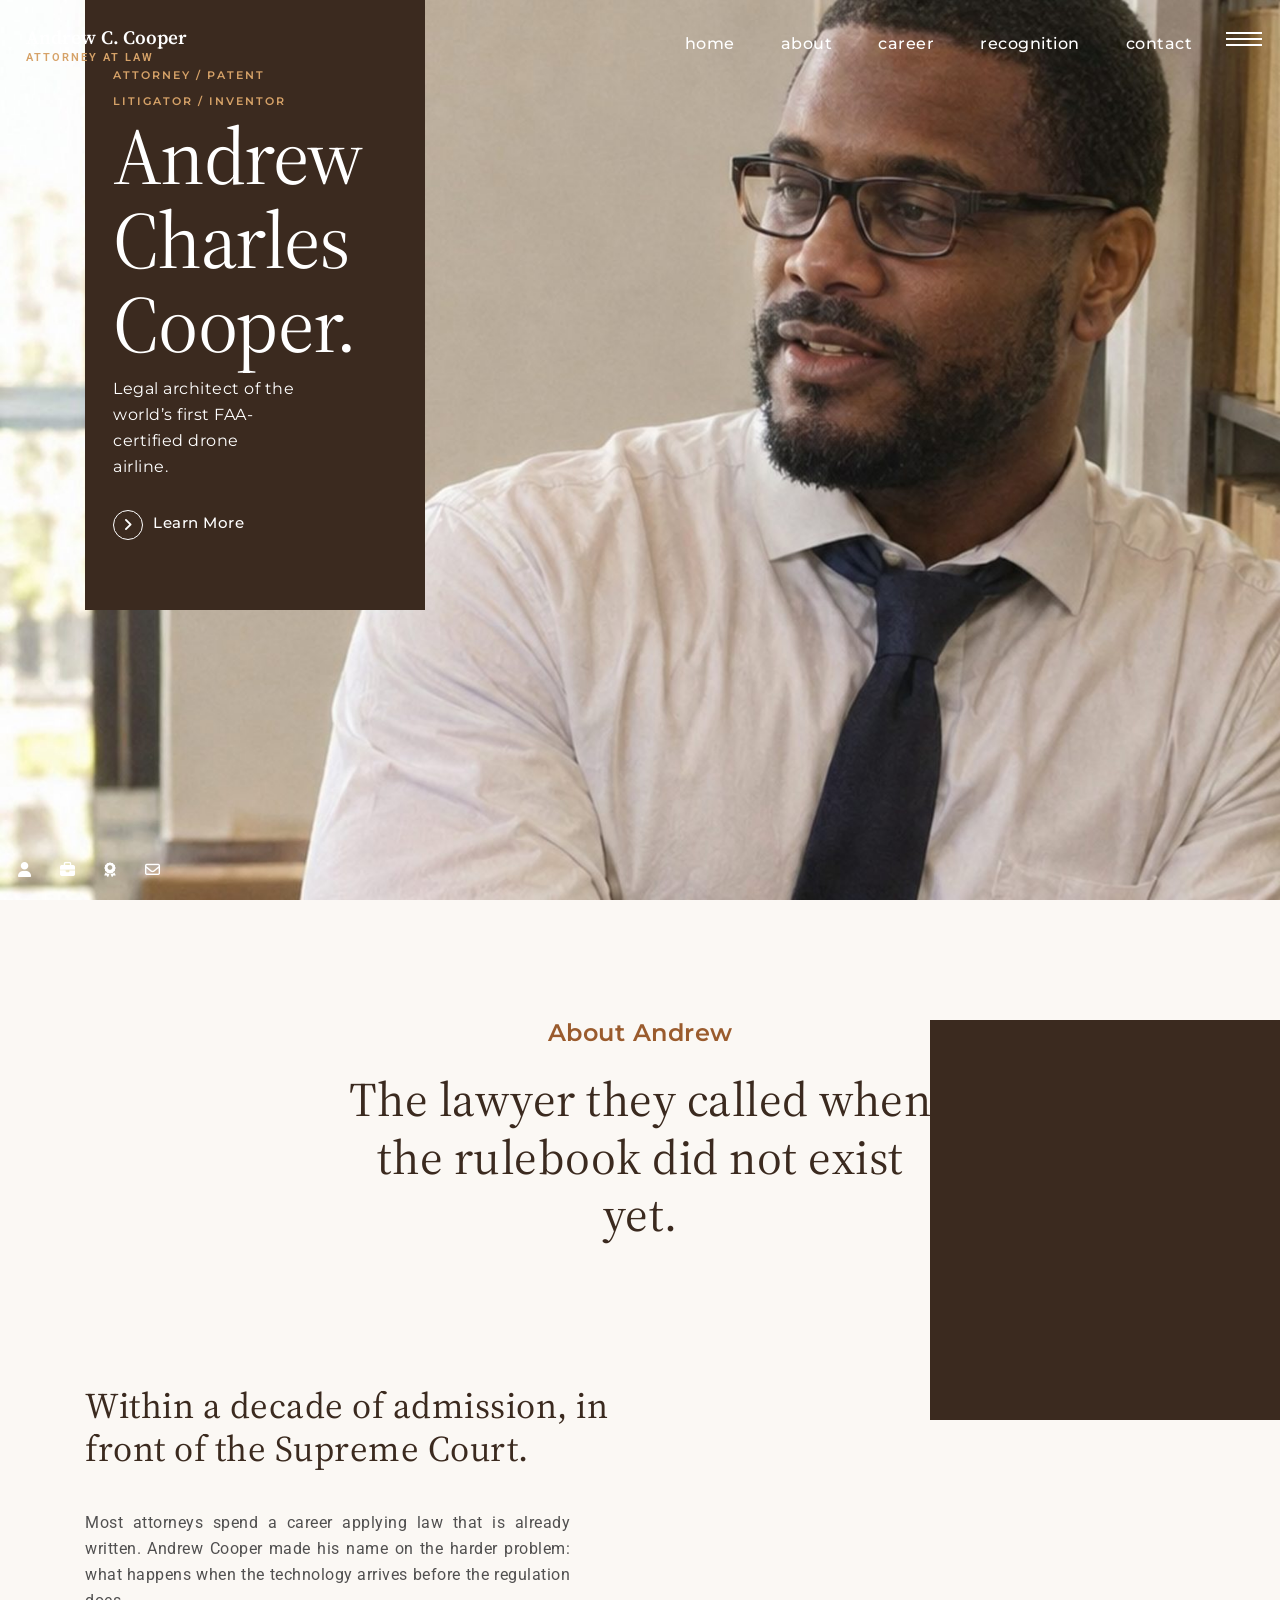
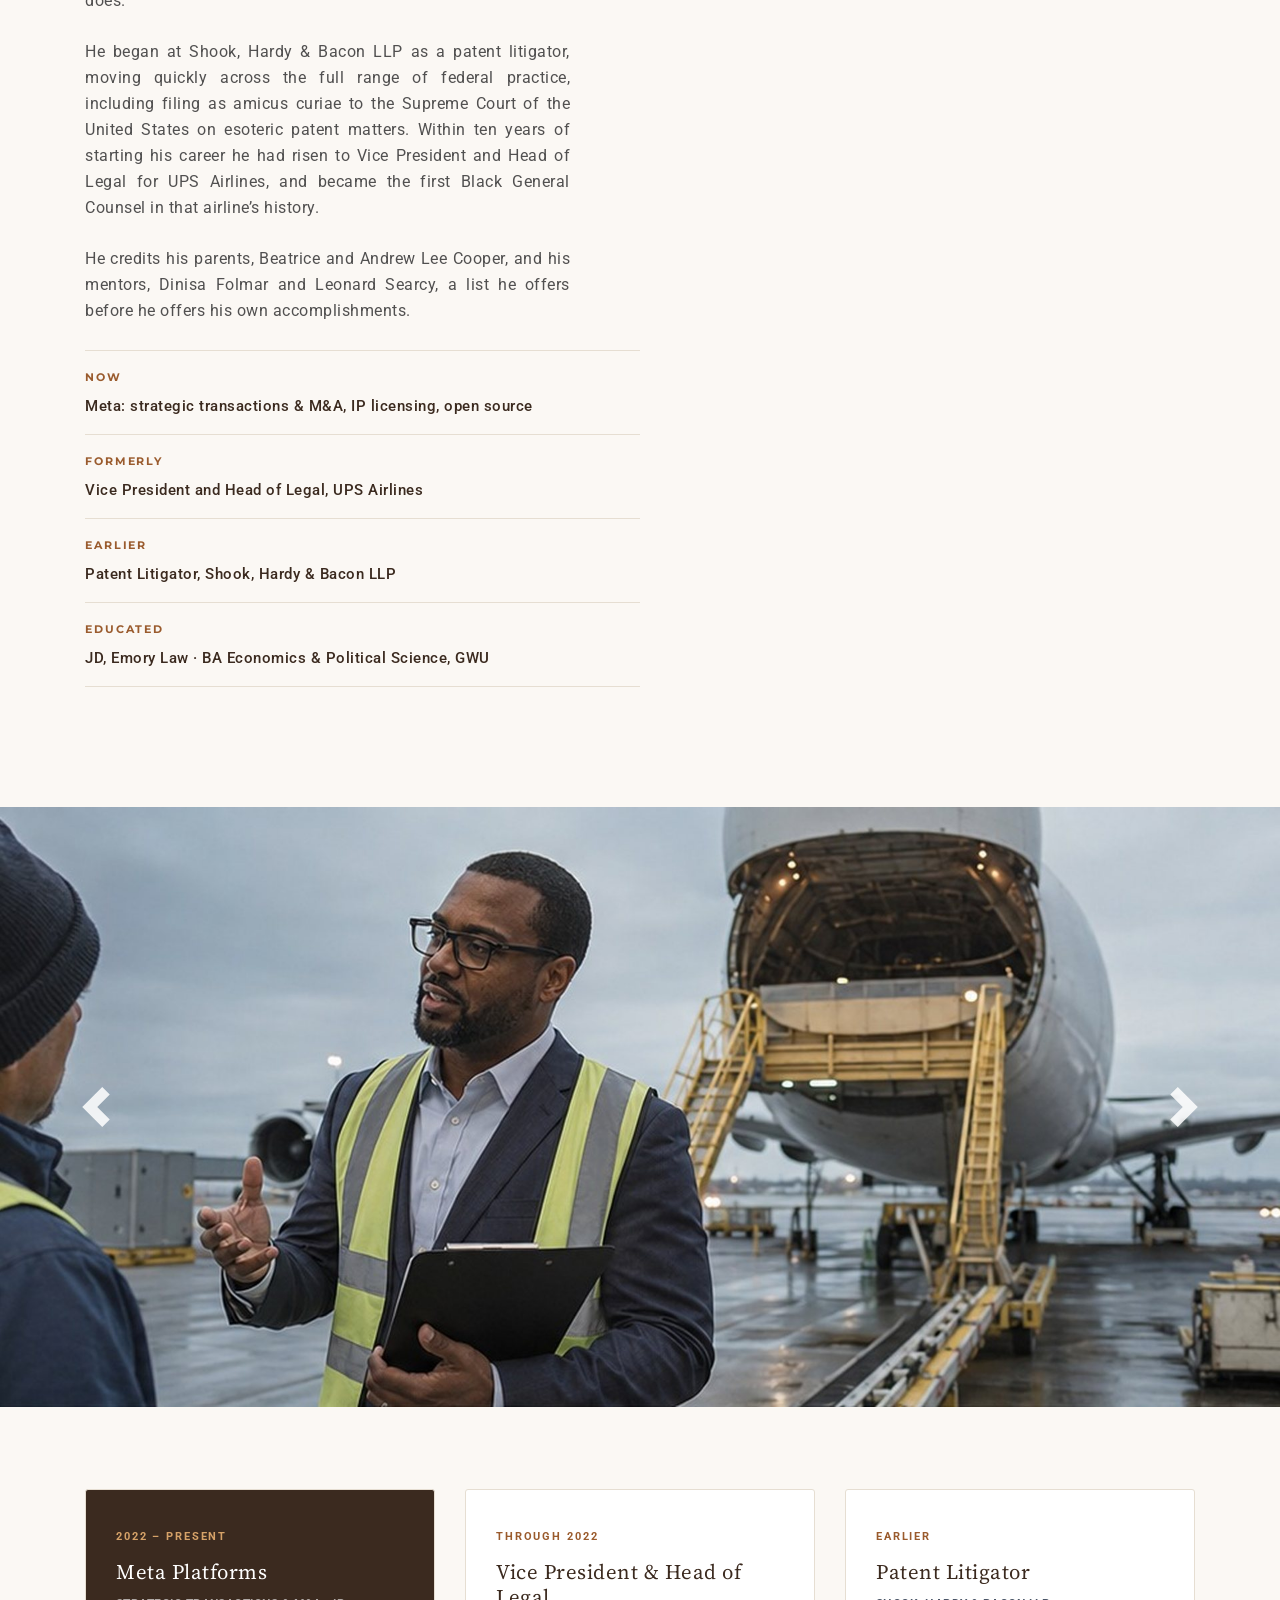
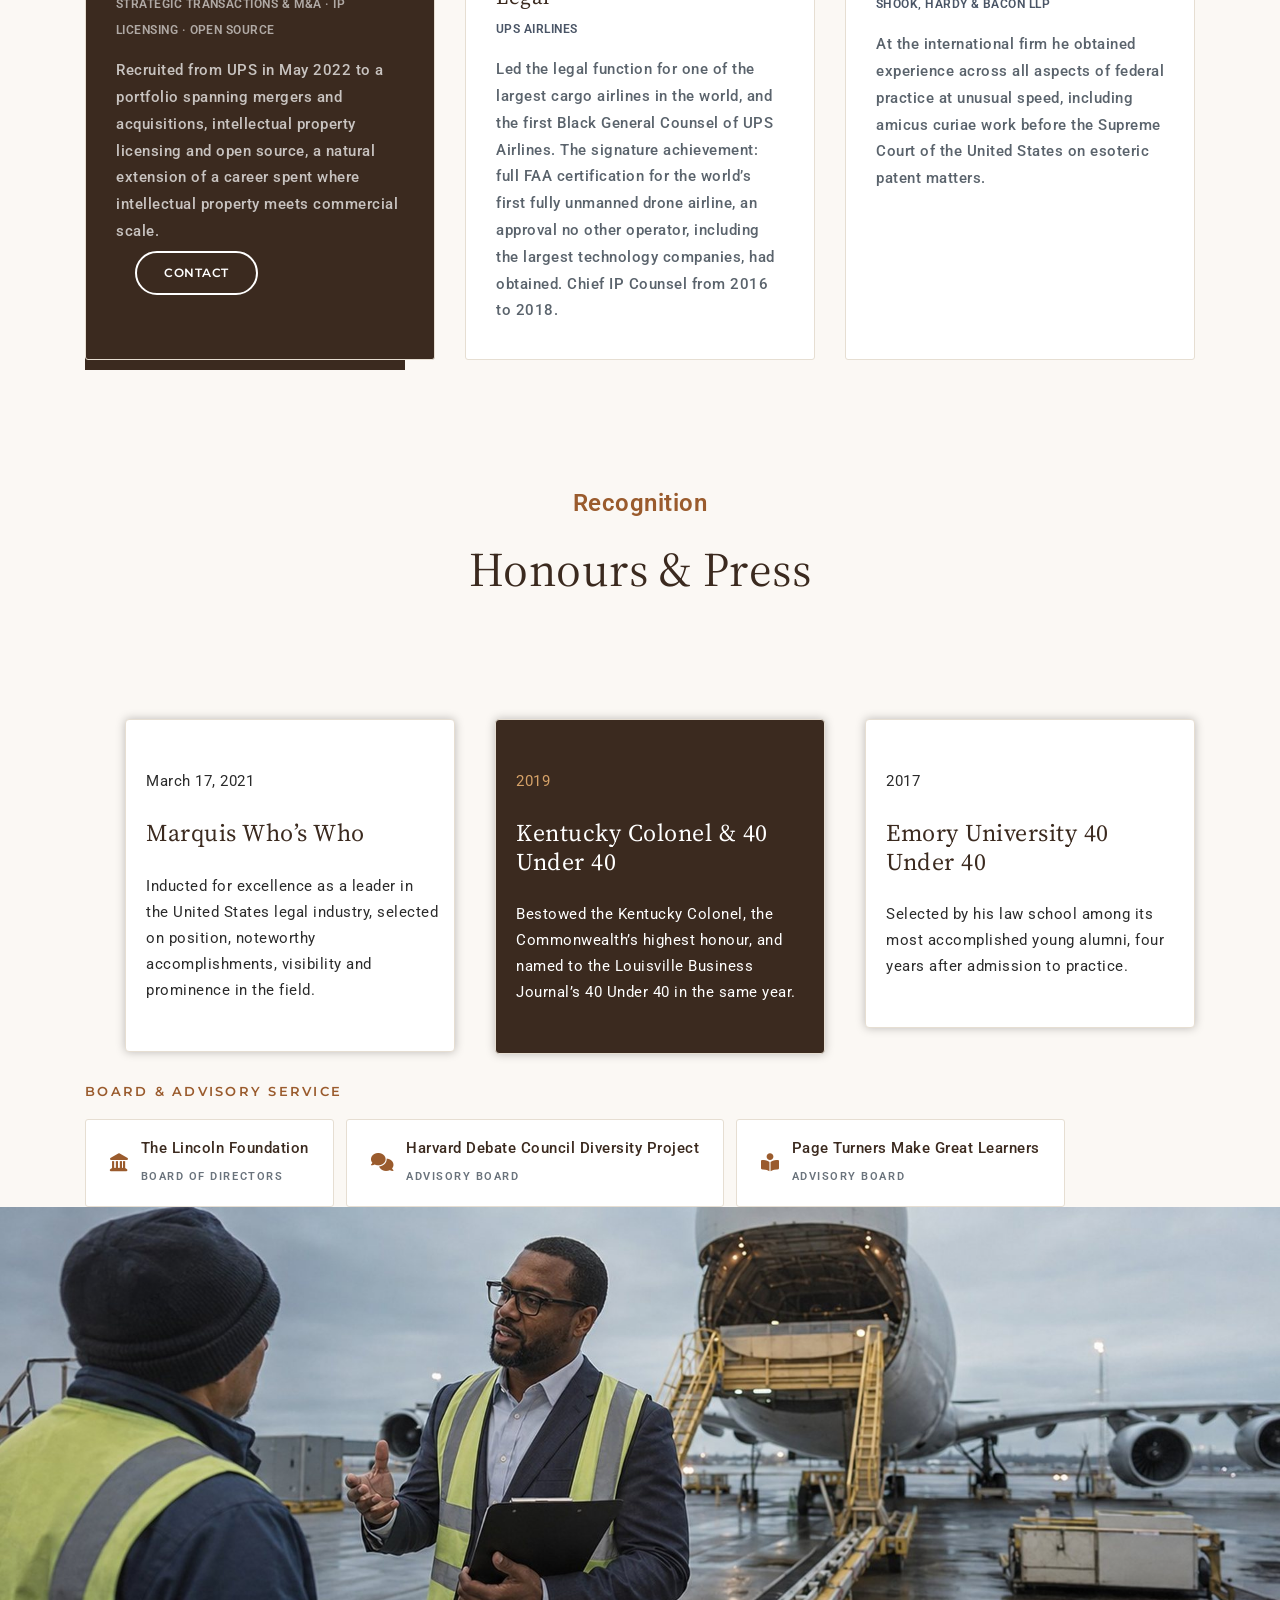
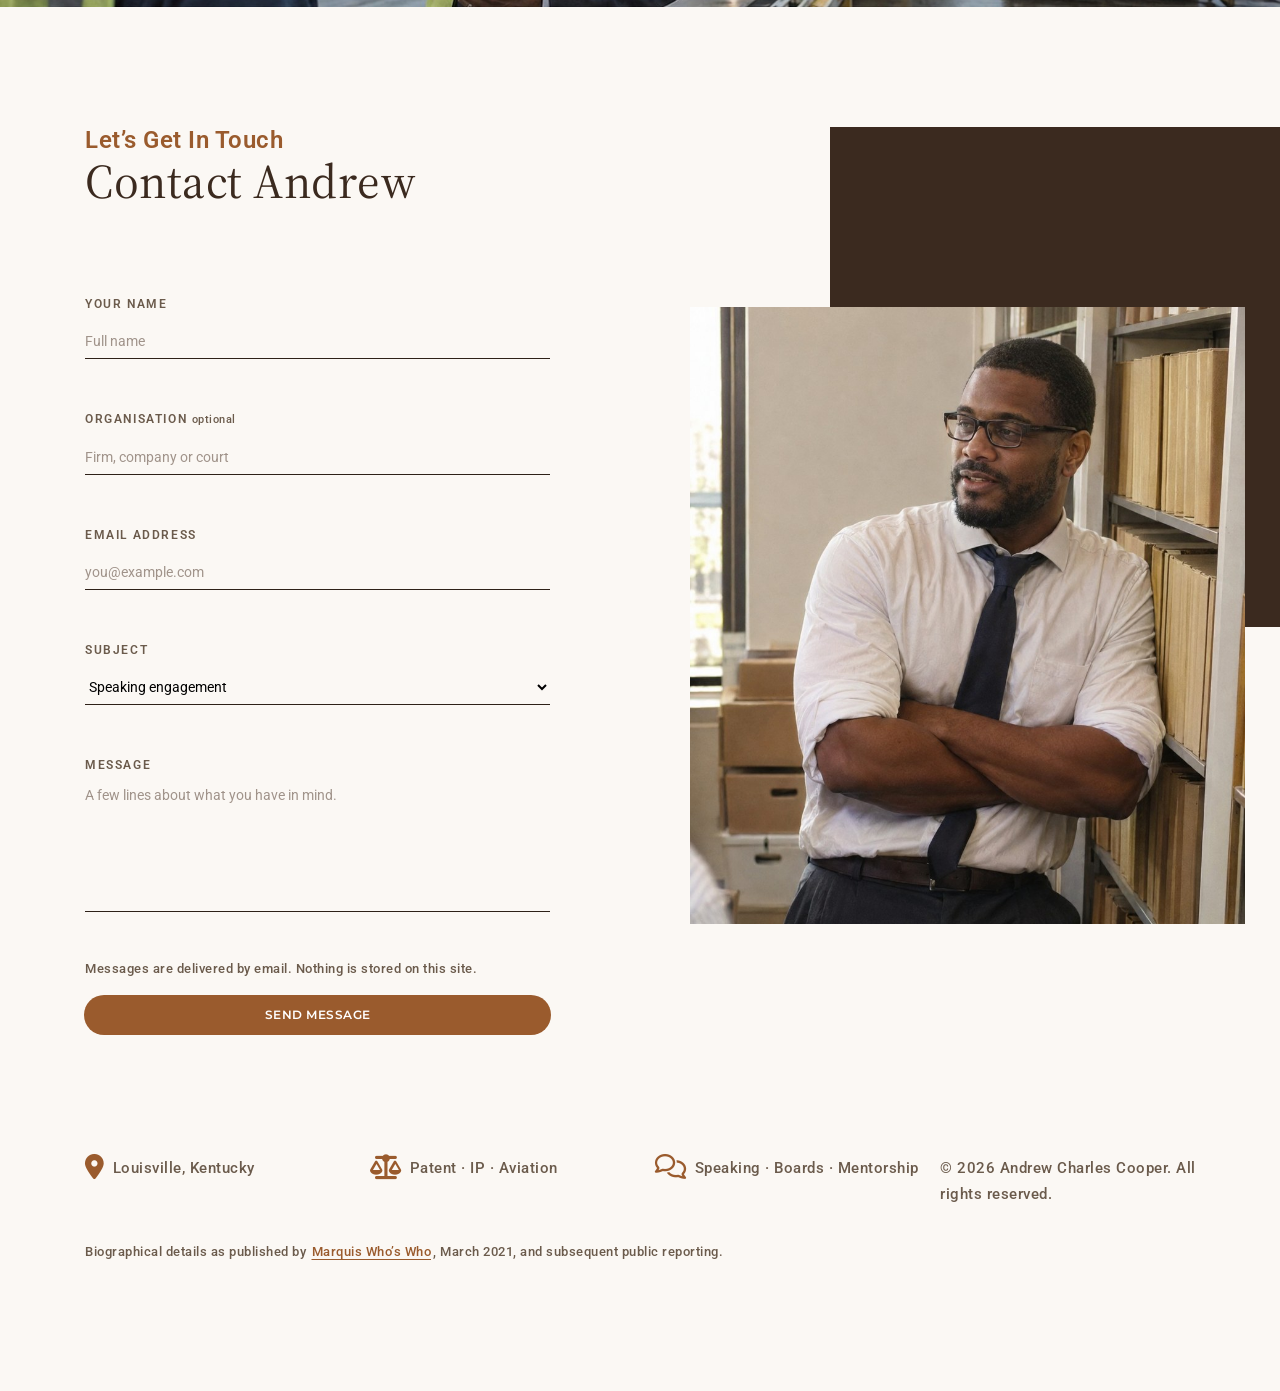
==== commit da9a531d: "Copy: replace em dashes" ====
--- a/index.html
+++ b/index.html
@@ -3,13 +3,13 @@
    <head>
    <meta charset="utf-8">
    <meta name="viewport" content="width=device-width, initial-scale=1, shrink-to-fit=no">
-   <meta name="description" content="Andrew Charles Cooper — attorney, patent litigator and inventor. Formerly Vice President and Head of Legal for UPS Airlines, where he led the legal work behind the world's first FAA-certified drone airline. Now at Meta.">
+   <meta name="description" content="Andrew Charles Cooper, attorney, patent litigator and inventor. Formerly Vice President and Head of Legal for UPS Airlines, where he led the legal work behind the world's first FAA-certified drone airline. Now at Meta.">
    <meta name="author" content="Andrew Charles Cooper">
    <meta name="robots" content="index, follow">
    <title>Andrew Charles Cooper | Attorney, Patent Litigator &amp; Aviation Counsel</title>
    <link rel="canonical" href="https://ranatahirbilal.github.io/andrew-cooper/">
    <meta property="og:type" content="profile">
-   <meta property="og:title" content="Andrew Charles Cooper — Attorney &amp; Patent Litigator">
+   <meta property="og:title" content="Andrew Charles Cooper | Attorney &amp; Patent Litigator">
    <meta property="og:description" content="Legal architect of the world's first FAA-certified drone airline.">
    <meta property="og:url" content="https://ranatahirbilal.github.io/andrew-cooper/">
    <meta property="og:image" content="https://ranatahirbilal.github.io/andrew-cooper/celebrity/img/share.png">
@@ -162,14 +162,14 @@
                made his name on the harder problem: what happens when the technology arrives before the
                regulation does.</p>
             <p class="text">He began at Shook, Hardy &amp; Bacon LLP as a patent litigator, moving quickly
-               across the full range of federal practice &mdash; including filing as amicus curiae to the
+               across the full range of federal practice, including filing as amicus curiae to the
                Supreme Court of the United States on esoteric patent matters. Within ten years of starting
                his career he had risen to Vice President and Head of Legal for UPS Airlines, and became the
                first Black General Counsel in that airline&rsquo;s history.</p>
             <p class="text">He credits his parents, Beatrice and Andrew Lee Cooper, and his mentors, Dinisa
-               Folmar and Leonard Searcy &mdash; a list he offers before he offers his own accomplishments.</p>
+               Folmar and Leonard Searcy, a list he offers before he offers his own accomplishments.</p>
             <ul class="ac-facts">
-               <li><b>Now</b>Meta &mdash; strategic transactions &amp; M&amp;A, IP licensing, open source</li>
+               <li><b>Now</b>Meta: strategic transactions &amp; M&amp;A, IP licensing, open source</li>
                <li><b>Formerly</b>Vice President and Head of Legal, UPS Airlines</li>
                <li><b>Earlier</b>Patent Litigator, Shook, Hardy &amp; Bacon LLP</li>
                <li><b>Educated</b>JD, Emory Law &middot; BA Economics &amp; Political Science, GWU</li>
@@ -216,7 +216,7 @@
                <h3>Meta Platforms</h3>
                <span class="ac-era-where">Strategic Transactions &amp; M&amp;A &middot; IP Licensing &middot; Open Source</span>
                <p>Recruited from UPS in May 2022 to a portfolio spanning mergers and acquisitions,
-                  intellectual property licensing and open source &mdash; a natural extension of a career
+                  intellectual property licensing and open source, a natural extension of a career
                   spent where intellectual property meets commercial scale.</p>
             </article>
          </div>
@@ -227,7 +227,7 @@
                <span class="ac-era-where">UPS Airlines</span>
                <p>Led the legal function for one of the largest cargo airlines in the world, and the first
                   Black General Counsel of UPS Airlines. The signature achievement: full FAA certification
-                  for the world&rsquo;s first fully unmanned drone airline &mdash; an approval no other
+                  for the world&rsquo;s first fully unmanned drone airline, an approval no other
                   operator, including the largest technology companies, had obtained. Chief IP Counsel from
                   2016 to 2018.</p>
             </article>
@@ -262,7 +262,7 @@
                <div class="card-body">
                   <p>March 17, 2021</p>
                   <h3 class="card-title font">Marquis Who&rsquo;s Who</h3>
-                  <p>Inducted for excellence as a leader in the United States legal industry &mdash; selected on position, noteworthy accomplishments, visibility and prominence in the field.</p>
+                  <p>Inducted for excellence as a leader in the United States legal industry, selected on position, noteworthy accomplishments, visibility and prominence in the field.</p>
                </div>
             </div>
          </div>
--- a/celebrity/css/ac-custom.css
+++ b/celebrity/css/ac-custom.css
@@ -368,3 +368,115 @@
 @media (max-width: 1200px){
   .navbar{ background-color:var(--ac-navy) !important; }
 }
+
+/* ==========================================================================
+   UI/UX PASS
+   ========================================================================== */
+
+/* --- the name is now an h1; keep the banner's visual scale --- */
+.banner-section .rectangle .text h1{
+  font-size:80px; color:#fff; font-weight:600; margin:0 0 10px;
+  font-family:'Source Serif 4',Georgia,serif; letter-spacing:-.02em; line-height:1.05;
+}
+@media (max-width:1200px){ .banner-section .rectangle .text h1{ font-size:55px; } }
+@media (max-width:991px){
+  .banner-section .rectangle .text h1{
+    font-size:clamp(1.85rem, 8.4vw, 2.7rem) !important; line-height:1.12; margin:10px 0 14px;
+  }
+}
+@media (max-width:400px){ .banner-section .rectangle .text h1{ font-size:1.75rem !important; } }
+
+/* --- skip link: the first thing a keyboard user meets --- */
+.ac-skip{
+  position:absolute; left:16px; top:-60px; z-index:2000;
+  background:var(--ac-navy); color:#fff; padding:12px 20px; border-radius:3px;
+  font-size:14px; font-weight:600; text-decoration:none;
+  transition:top .2s var(--ac-ease);
+}
+.ac-skip:focus{ top:16px; color:#fff; outline:3px solid var(--ac-brass-2); outline-offset:2px; }
+
+/* --- visible focus. The demo removes outlines everywhere; 27 of 32 focusable
+       elements had no indicator at all. --- */
+/* bundle.min.css ships `a:focus,button:focus,input:focus{outline:0}` plus an
+   `outline:0!important` rule, so the indicator needs matching weight. */
+html body a:focus-visible,
+html body button:focus-visible,
+html body input:focus-visible,
+html body select:focus-visible,
+html body textarea:focus-visible,
+html body [tabindex]:focus-visible,
+html body .nav-link:focus-visible,
+html body .navbar-brand:focus-visible,
+html body .btn:focus-visible,
+html body .media:focus-visible,
+html body .carousel-control-prev:focus-visible,
+html body .carousel-control-next:focus-visible{
+  /* longhands, not the shorthand: `outline: 3px solid var(--x)` becomes a
+     pending-substitution value and loses to the vendor reset */
+  outline-width:3px !important;
+  outline-style:solid !important;
+  outline-color:#9A5B2D !important;
+  outline-offset:3px !important;
+  border-radius:2px;
+}
+html body .banner-section a:focus-visible,
+html body .navbar a:focus-visible,
+html body .navbar button:focus-visible,
+html body .side-menu a:focus-visible,
+html body .side-menu button:focus-visible,
+html body .ac-era.is-now a:focus-visible,
+html body .media-section .card.active.selected a:focus-visible{
+  outline-color:#D6A268 !important;
+}
+.contact-section .form-control:focus-visible{ outline-offset:0; }
+
+/* --- anchor targets must clear the fixed header --- */
+section[id], main[id]{ scroll-margin-top:104px; }
+@media (max-width:991px){ section[id], main[id]{ scroll-margin-top:88px; } }
+
+/* --- form: labels are visible now, not placeholder-only --- */
+.contact-section .form-group label{
+  display:block; margin-bottom:7px;
+  font-size:11.5px; font-weight:600; letter-spacing:.14em; text-transform:uppercase;
+  color:#6B5B4C;
+}
+.ac-opt{
+  font-weight:500; letter-spacing:.04em; text-transform:none;
+  color:#6B5B4C; font-size:11px;
+}
+.ac-help{
+  font-size:12.5px; color:#6B5B4C; margin:8px 0 0; line-height:1.6;
+}
+.contact-section .form-control::placeholder{ color:#A0938A; opacity:1; }
+.contact-section .form-control:invalid:not(:placeholder-shown){ border-color:#B4472F; }
+
+/* --- carousel: no autoplay, so make the controls obvious --- */
+.carousel-control-prev, .carousel-control-next{ opacity:.85; }
+.carousel-control-prev:hover, .carousel-control-next:hover{ opacity:1; }
+.carousel:focus-visible{ outline:3px solid var(--ac-brass-2); outline-offset:-3px; }
+
+/* --- the drawer toggle is a <button> now, not a link --- */
+button.sidemenu_btn{ background:transparent; border:0; padding:0; cursor:pointer; }
+
+/* --- focus ring, final say ---
+   The outline longhands were still being clobbered somewhere in the vendor
+   bundle. box-shadow is not reset anywhere in this stack, so the indicator
+   is drawn with a ring instead and is guaranteed to render. */
+html body *:focus-visible{
+  box-shadow:0 0 0 3px #FBF8F4, 0 0 0 6px #9A5B2D !important;
+  border-radius:3px;
+  position:relative;
+  z-index:5;
+}
+html body .navbar *:focus-visible,
+html body .side-menu *:focus-visible,
+html body .banner-section *:focus-visible,
+html body .ac-era.is-now *:focus-visible,
+html body .media-section .card.active.selected *:focus-visible,
+html body .project-section *:focus-visible{
+  box-shadow:0 0 0 3px #3B2A1F, 0 0 0 6px #D6A268 !important;
+}
+html body .contact-section .form-control:focus-visible{
+  box-shadow:0 0 0 3px rgba(154,91,45,.22) !important;
+  border-radius:2px;
+}
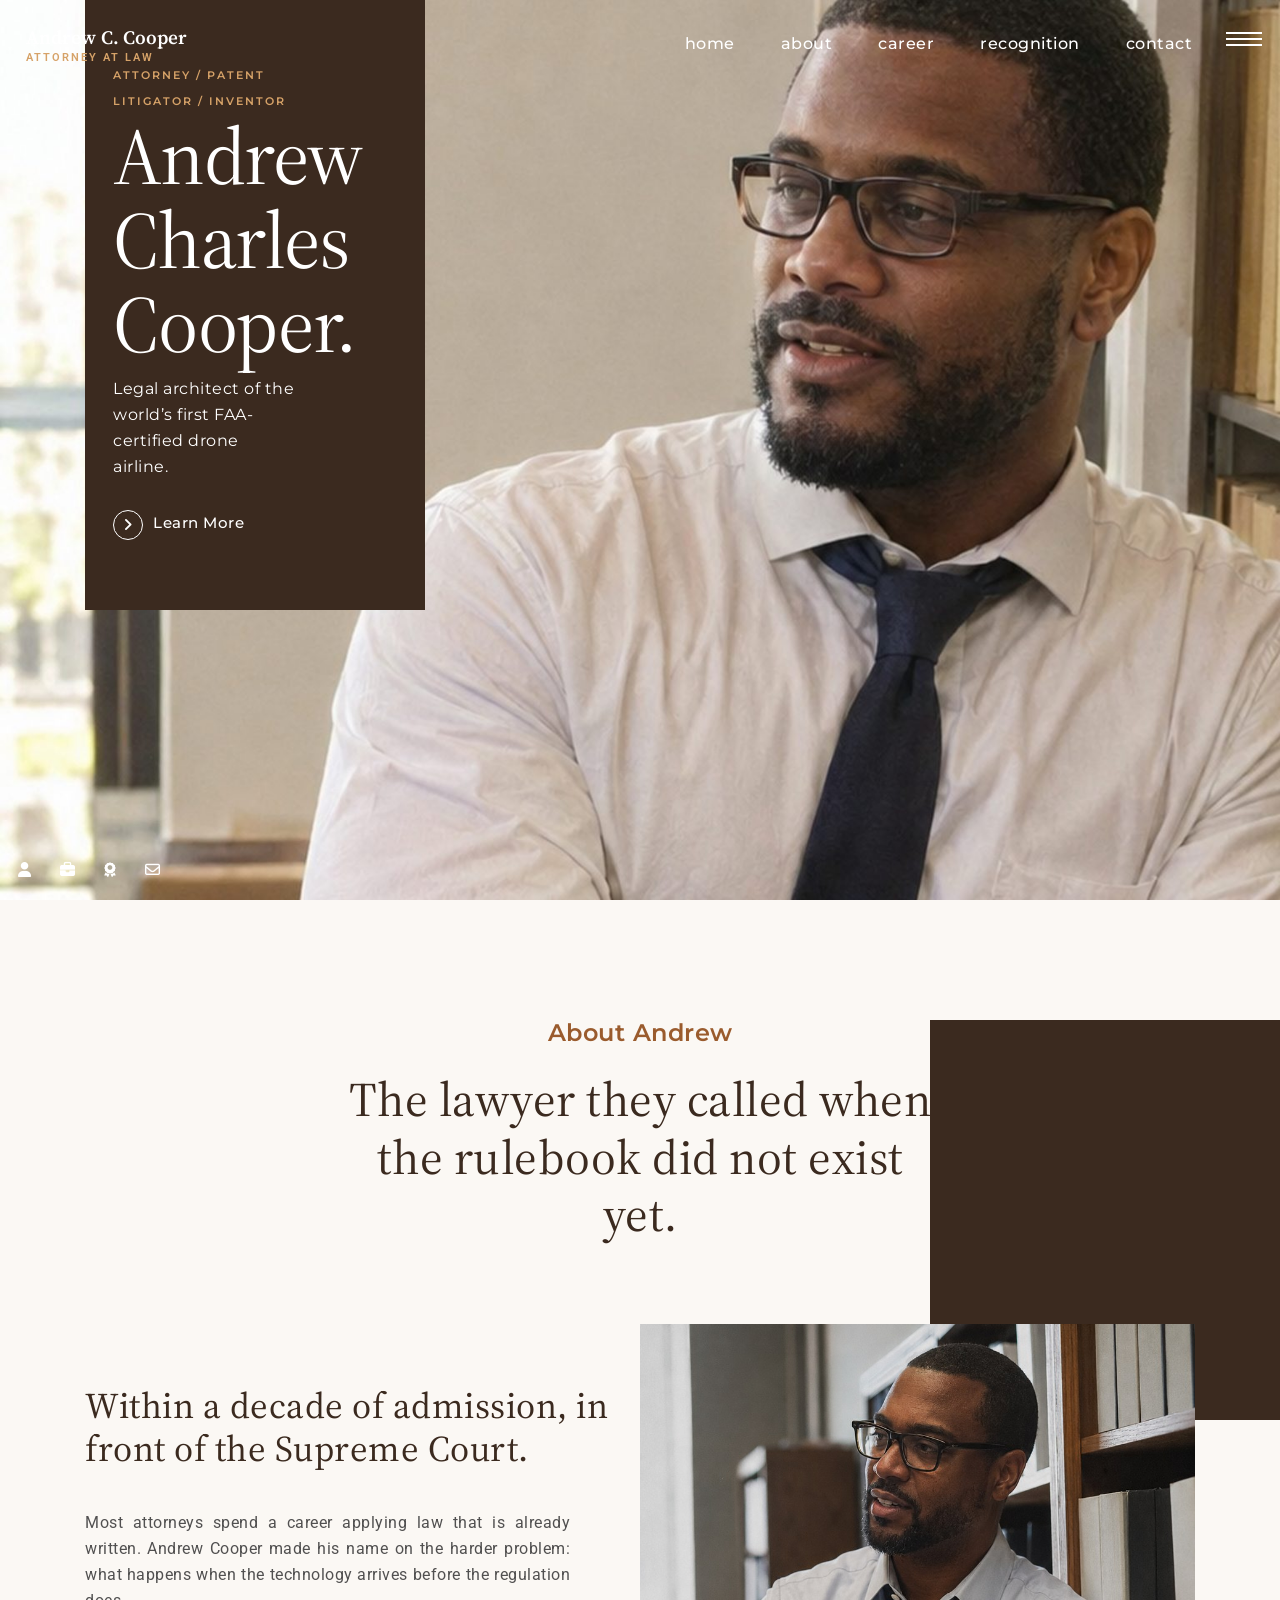
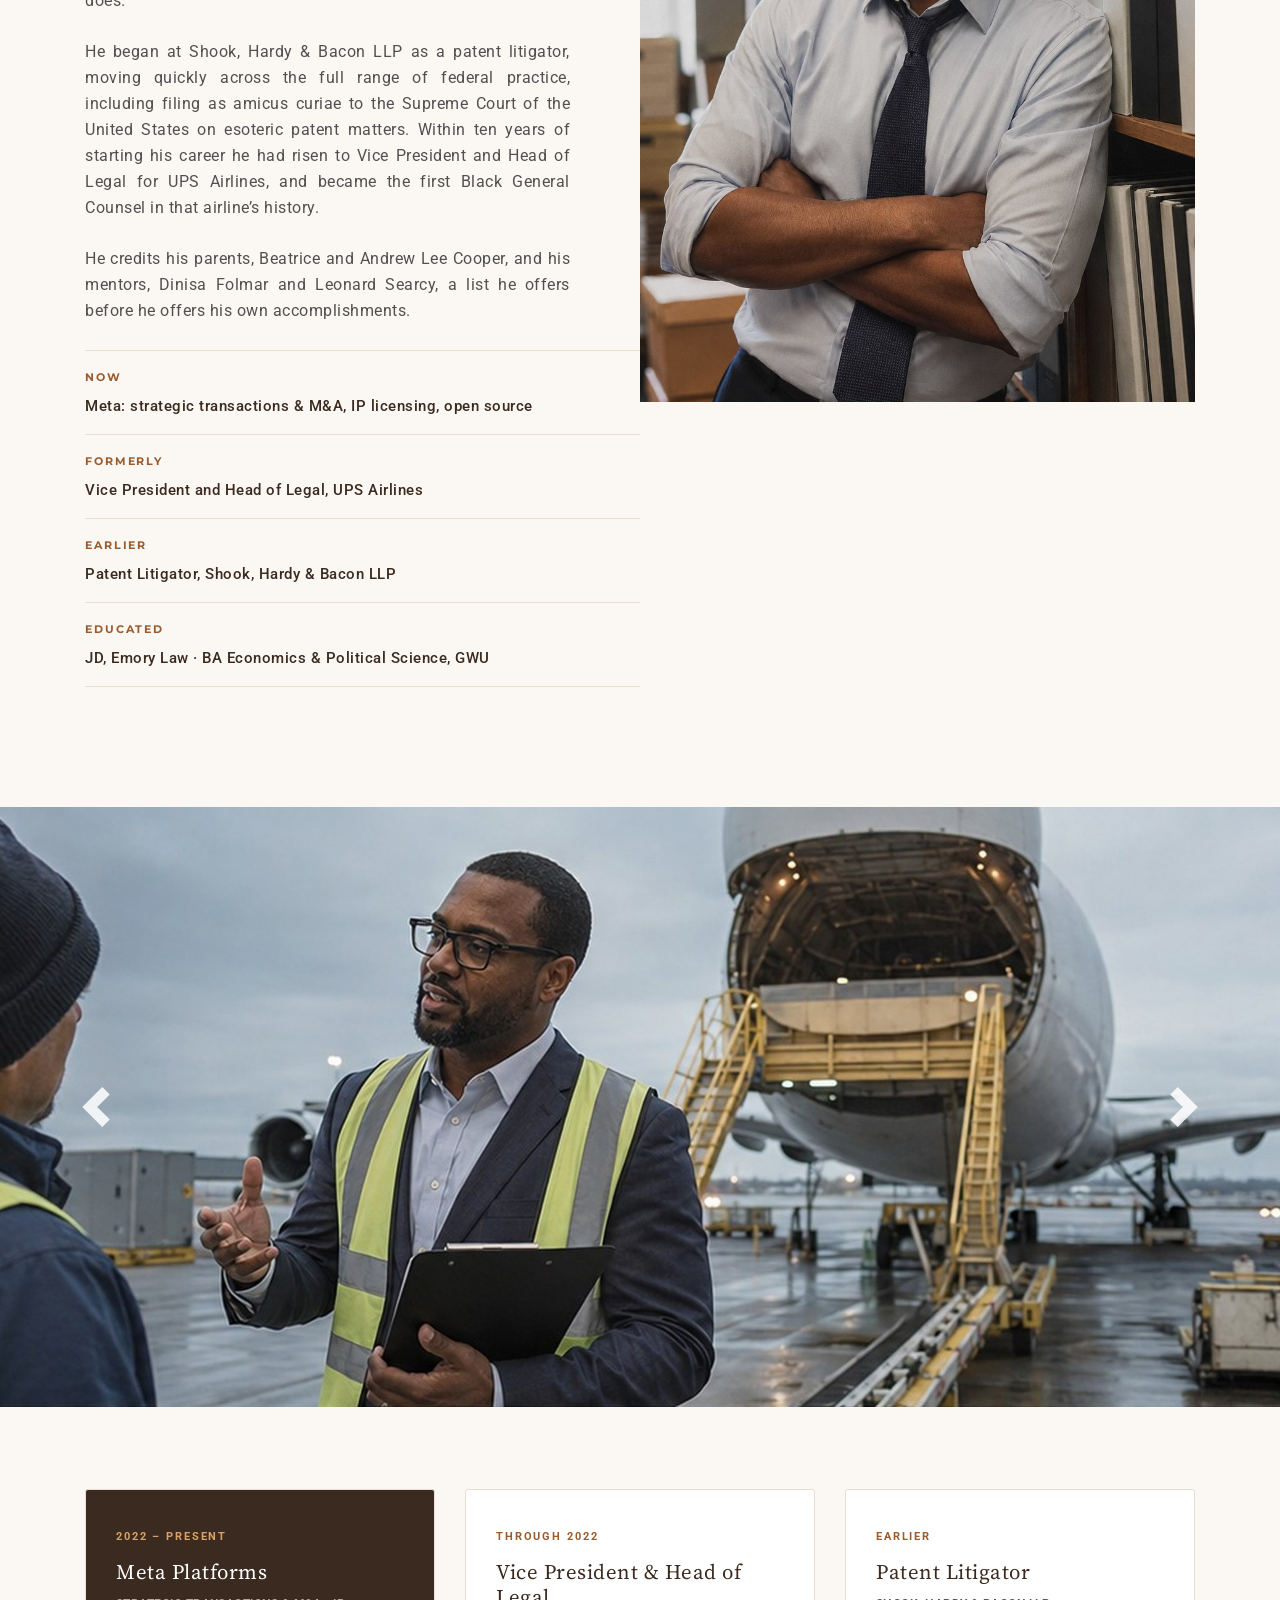
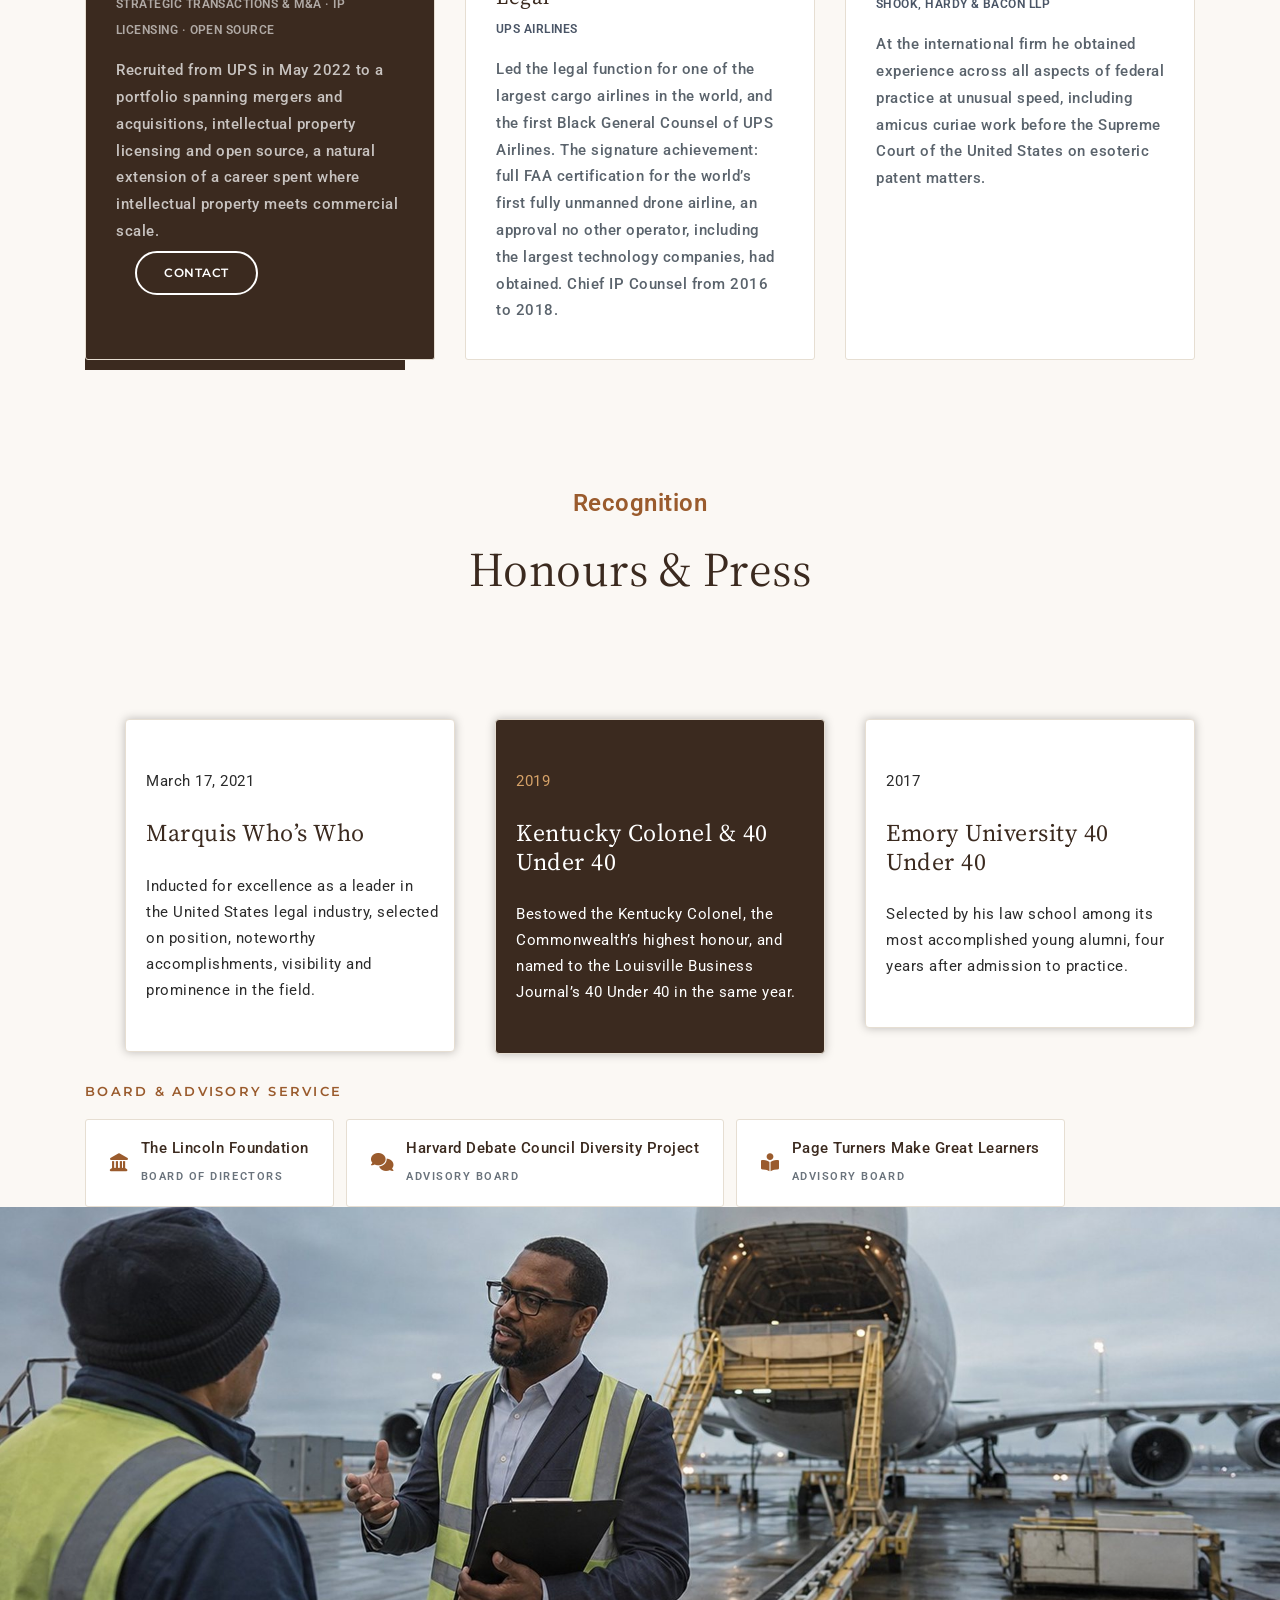
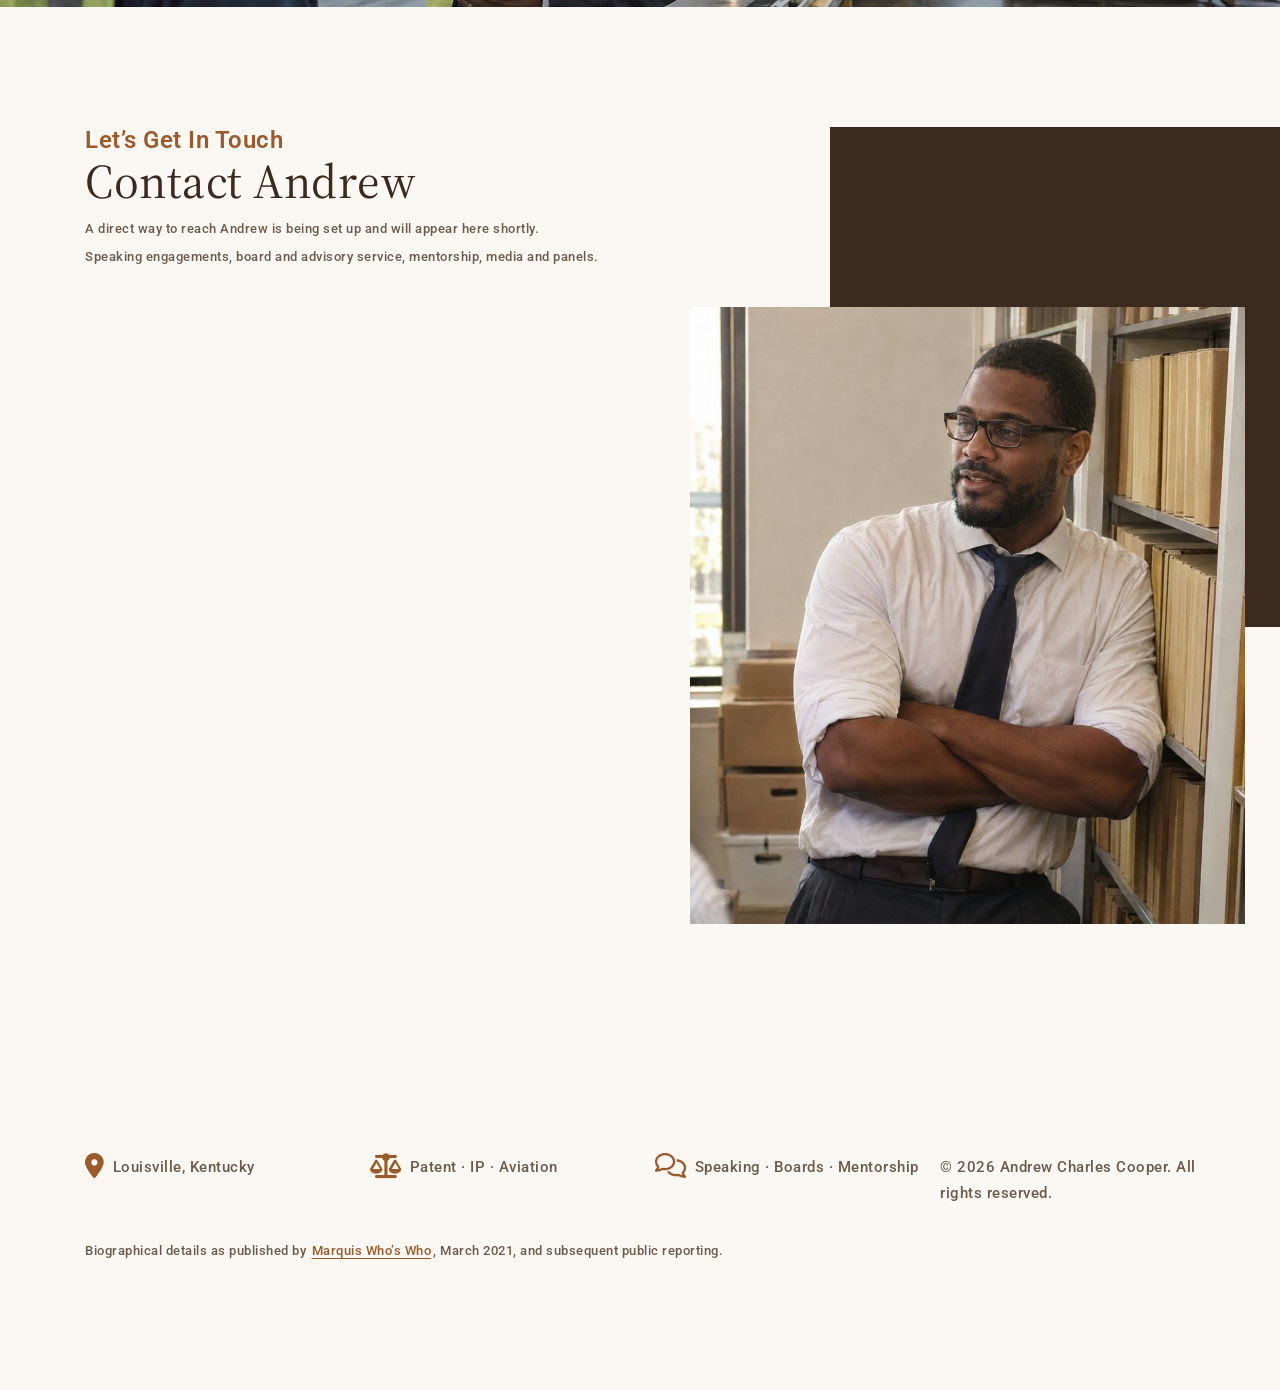
==== commit 3e01b6d4: "Contact: remove form that delivered to the site builder until the client address is confirmed" ====
--- a/index.html
+++ b/index.html
@@ -33,7 +33,13 @@
    <script type="application/ld+json">
    {"@context":"https://schema.org","@type":"Person","name":"Andrew Charles Cooper","jobTitle":"Attorney","url":"https://ranatahirbilal.github.io/andrew-cooper/","address":{"@type":"PostalAddress","addressLocality":"Louisville","addressRegion":"KY","addressCountry":"US"},"alumniOf":[{"@type":"CollegeOrUniversity","name":"The George Washington University"},{"@type":"CollegeOrUniversity","name":"Emory University School of Law"}],"knowsAbout":["Patent Litigation","Intellectual Property","Aviation Law","Federal Practice","Strategic Transactions","Open Source Licensing"]}
    </script>
-   </head>
+   <style>
+/* Contact form removed until the client's address is confirmed; keep the section's original proportions. */
+@media (min-width:992px){#contact .form-section{min-height:907px}}
+@media (min-width:992px) and (max-width:1199px){#contact .form-section{min-height:980px}}
+@media (max-width:991px){#contact .rectangle{display:none}#contact .ac-pending{margin-bottom:.5rem}}
+</style>
+</head>
 
 <body data-offset="90" data-spy="scroll" data-target=".navbar">
 <a class="ac-skip" href="#main">Skip to content</a>
@@ -309,53 +315,11 @@
          <div class="col-lg-6 col-md-12 col-sm-12 form-section wow fadeInLeft" data-wow-delay="300ms">
             <p class="subheading">Let&rsquo;s Get In Touch</p>
             <h2 class="heading">Contact Andrew</h2>
-            <form class="contact-form" action="https://formsubmit.co/tahirbilal16@gmail.com" method="POST">
-               <input type="hidden" name="_subject" value="New enquiry from andrew-cooper site">
-               <input type="hidden" name="_captcha" value="false">
-               <input type="hidden" name="_template" value="table">
-               <input type="hidden" name="_next" value="https://ranatahirbilal.github.io/andrew-cooper/thanks.html">
-               <input type="text" name="_honey" style="display:none" tabindex="-1" autocomplete="off">
-               <div class="row">
-                  <div class="col-12">
-                     <div class="form-group">
-                        <label for="ac-name">Your name</label>
-                        <input id="ac-name" class="form-control" type="text" placeholder="Full name" required autocomplete="name" name="Name">
-                     </div>
-                  </div>
-                  <div class="col-12">
-                     <div class="form-group">
-                        <label for="ac-org">Organisation <span class="ac-opt">optional</span></label>
-                        <input id="ac-org" class="form-control" type="text" placeholder="Firm, company or court" autocomplete="organization" name="Organisation">
-                     </div>
-                  </div>
-                  <div class="col-12">
-                     <div class="form-group">
-                        <label for="ac-email">Email address</label>
-                        <input id="ac-email" class="form-control" type="email" placeholder="you@example.com" required autocomplete="email" inputmode="email" name="Email">
-                     </div>
-                  </div>
-                  <div class="col-12">
-                     <div class="form-group">
-                        <label for="ac-sub">Subject</label>
-                        <select id="ac-sub" class="form-control" name="Subject">
-                           <option>Speaking engagement</option>
-                           <option>Board or advisory service</option>
-                           <option>Mentorship</option>
-                           <option>Media or panel</option>
-                           <option>General enquiry</option>
-                        </select>
-                     </div>
-                  </div>
-                  <div class="col-12">
-                     <div class="form-group">
-                        <label for="ac-msg">Message</label>
-                        <textarea id="ac-msg" class="form-control" placeholder="A few lines about what you have in mind." name="Message" rows="6" required aria-describedby="ac-msg-help"></textarea>
-                        <p id="ac-msg-help" class="ac-help">Messages are delivered by email. Nothing is stored on this site.</p>
-                     </div>
-                  </div>
-                  <button type="submit" class="btn button btn-rounded red-btn btn-hvr-red ac-submit">SEND MESSAGE</button>
-               </div>
-            </form>
+            <!-- Needs Client Confirmation: contact email. The form was removed on 2026-09-17 because it
+                 delivered to the site builder, not to Andrew. Restore it from
+                 _backups/claude-79-emdash-fix-2026-09-17.zip once his address is known. -->
+            <p class="ac-help ac-pending">A direct way to reach Andrew is being set up and will appear here shortly.</p>
+            <p class="ac-help">Speaking engagements, board and advisory service, mentorship, media and panels.</p>
          </div>
          <div class="col-lg-6 col-md-12 col-sm-12 img-section">
             <img src="celebrity/img/portrait-contact.jpg" width="900" height="1000" loading="lazy" decoding="async" alt="Andrew Charles Cooper">
